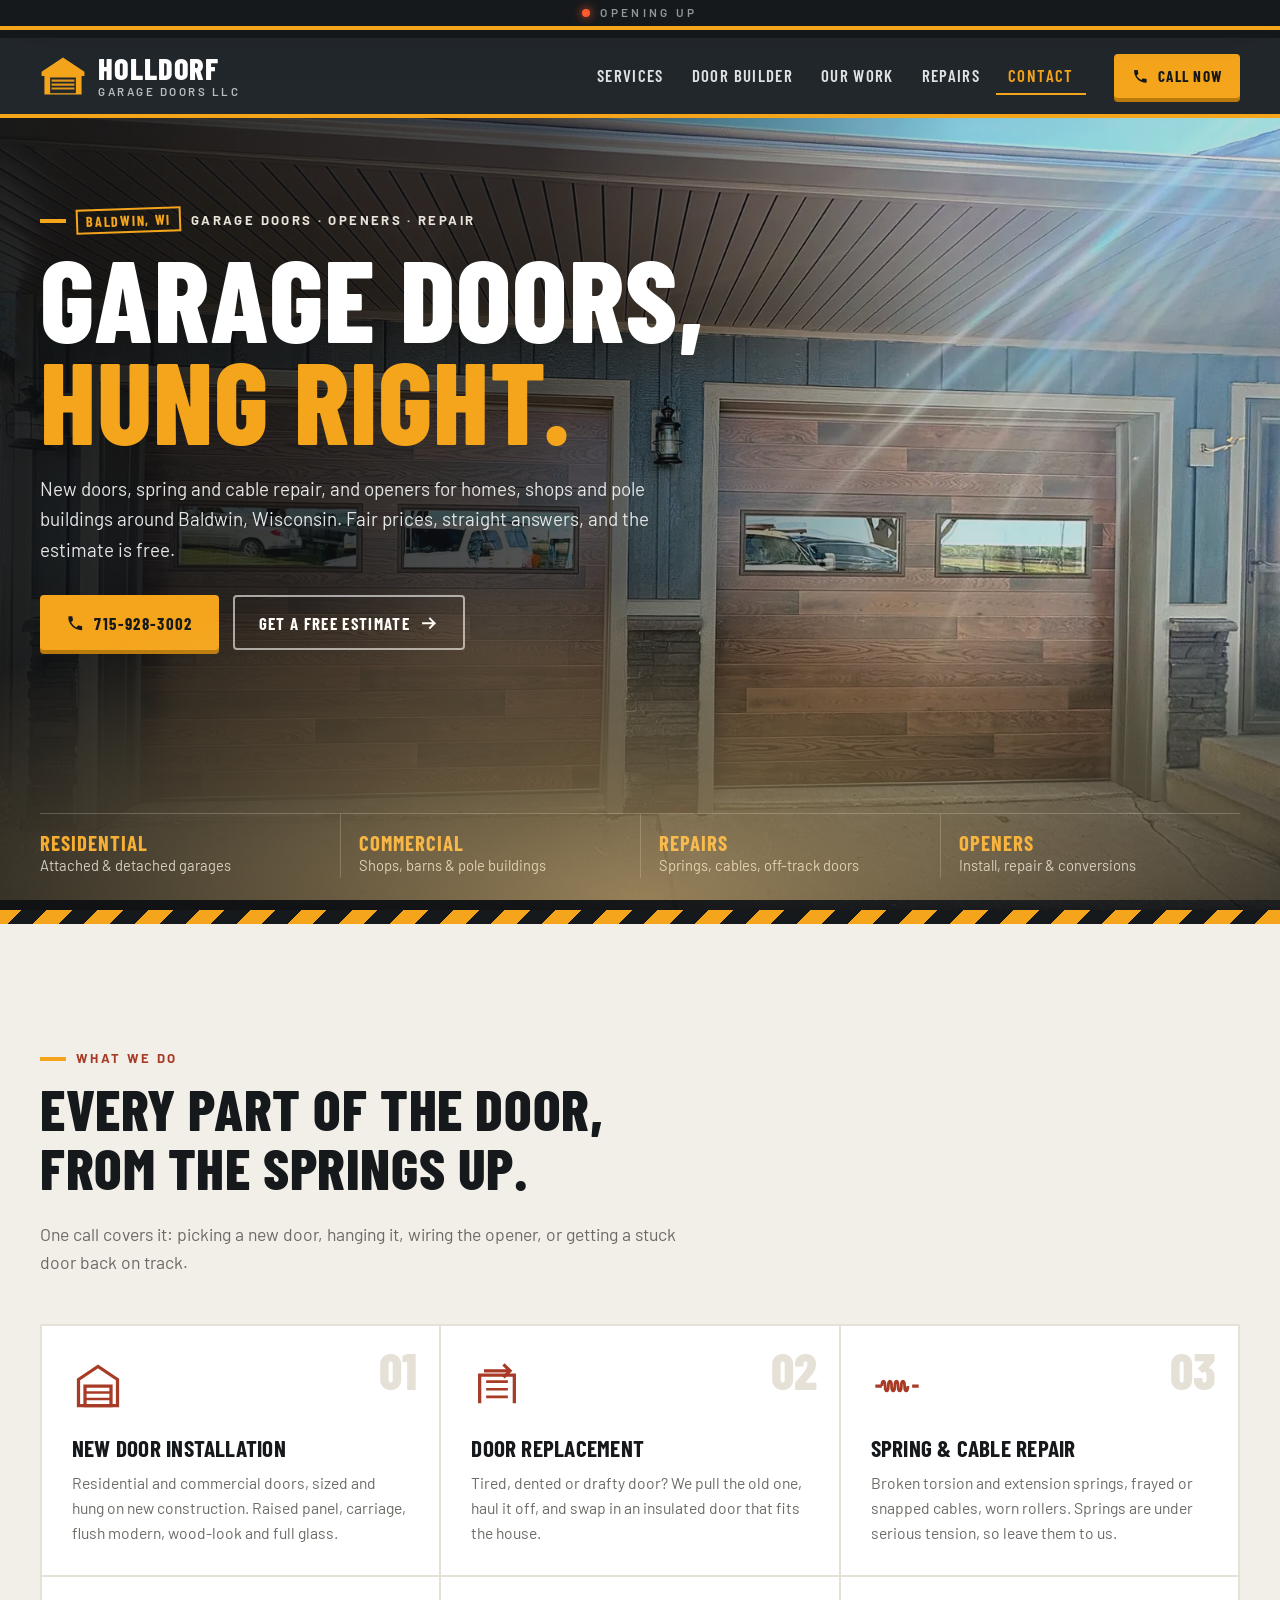
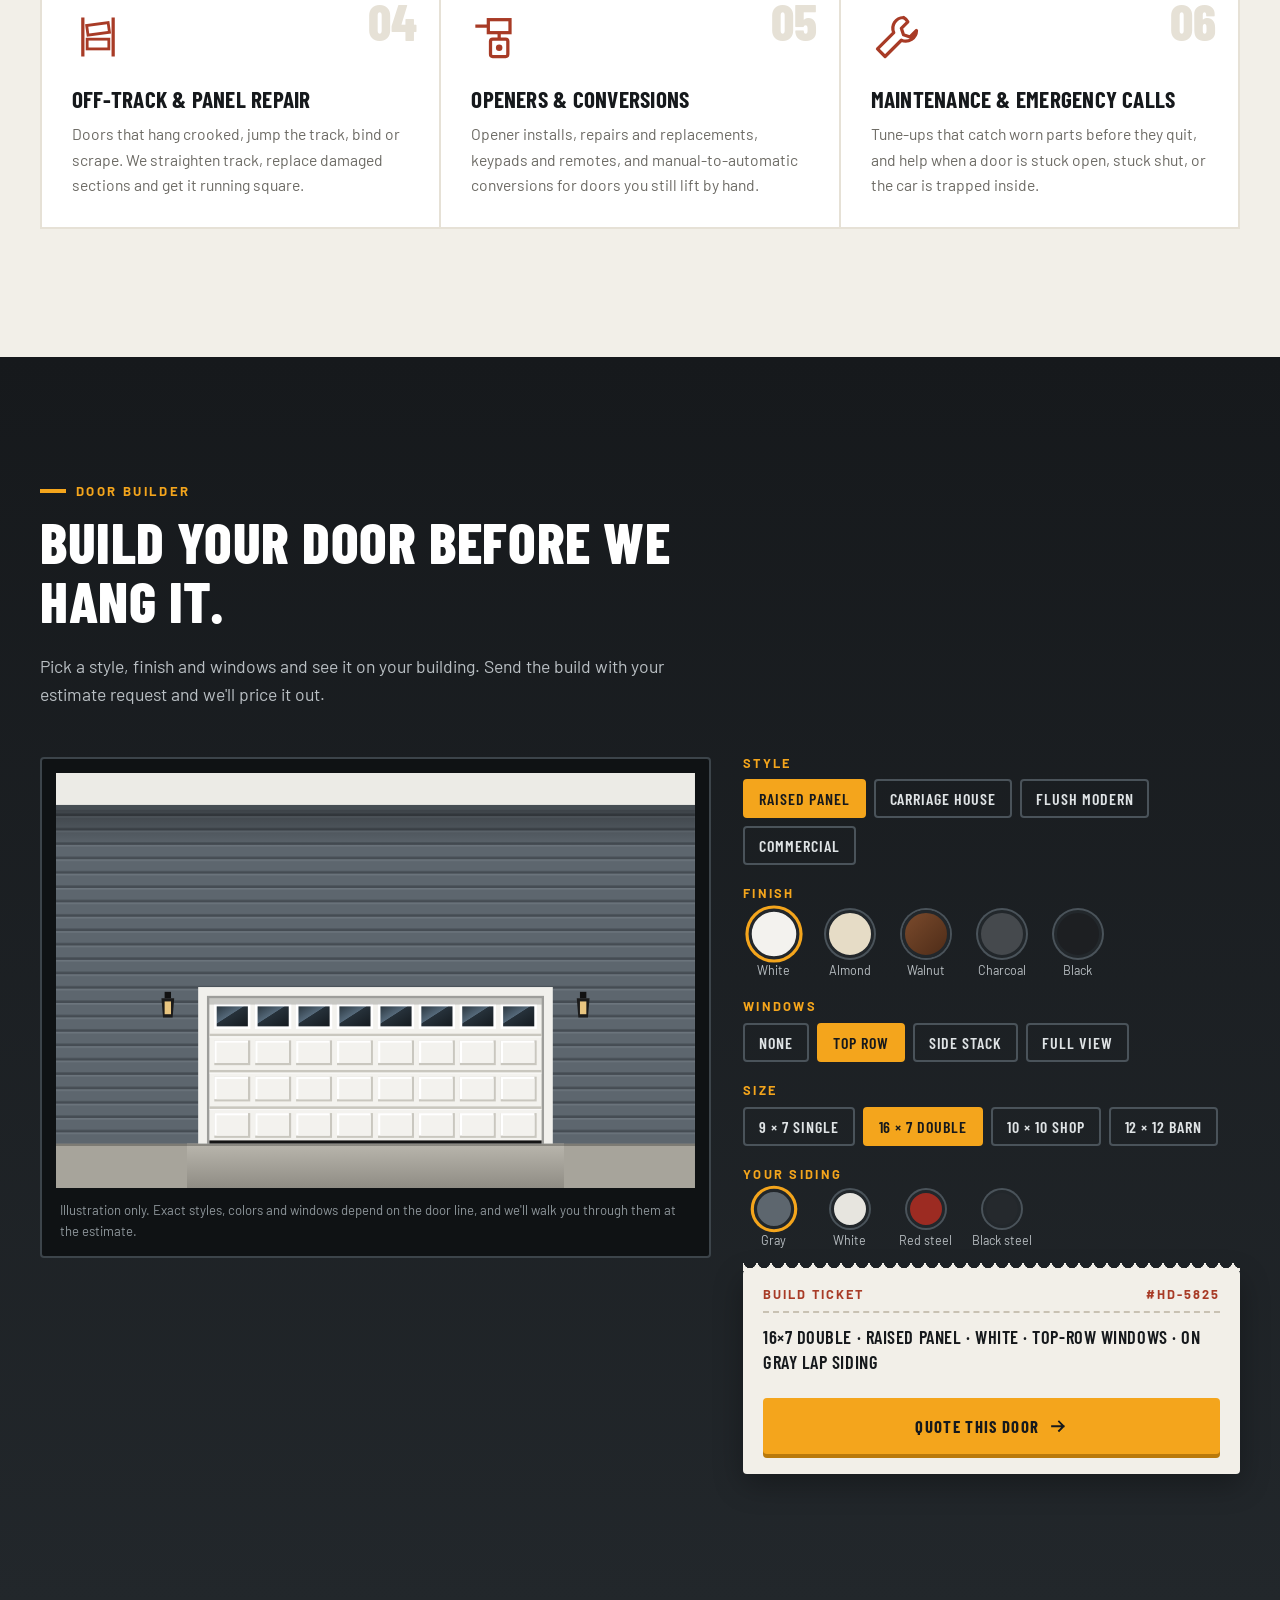
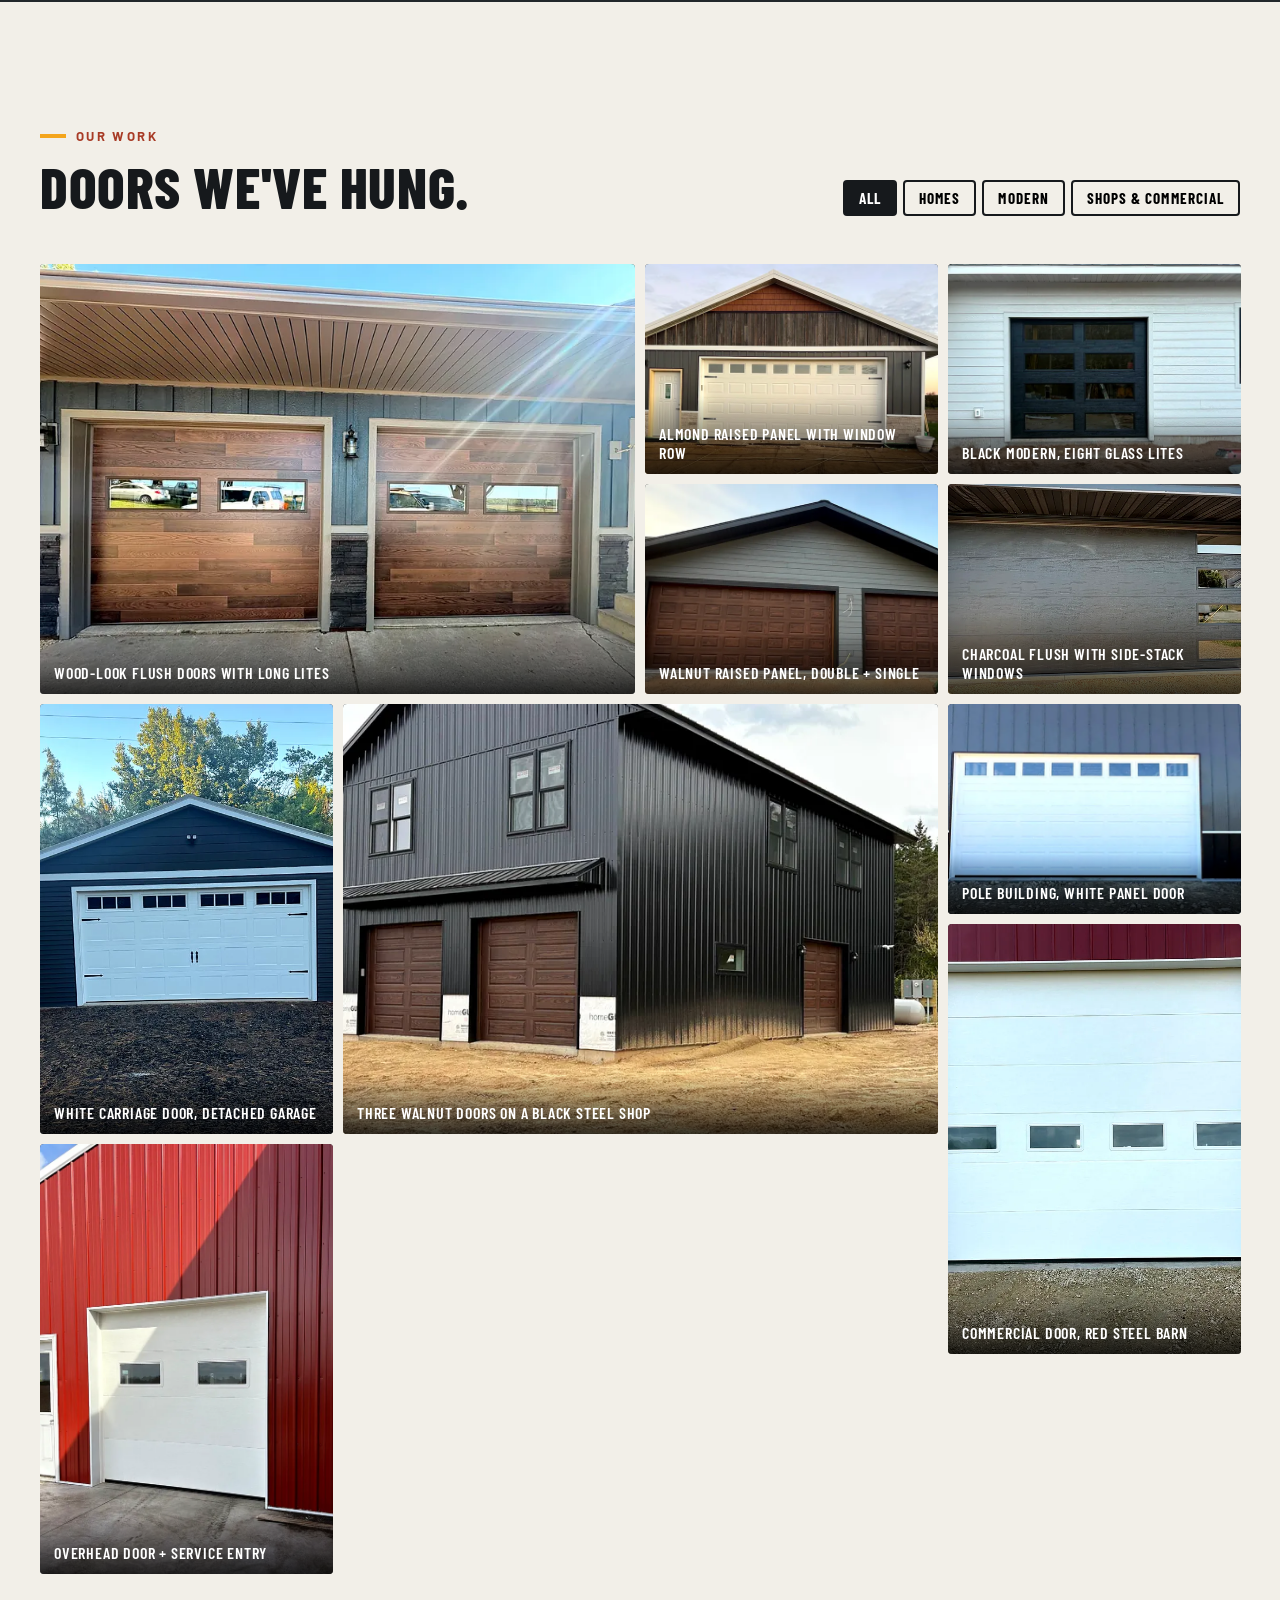
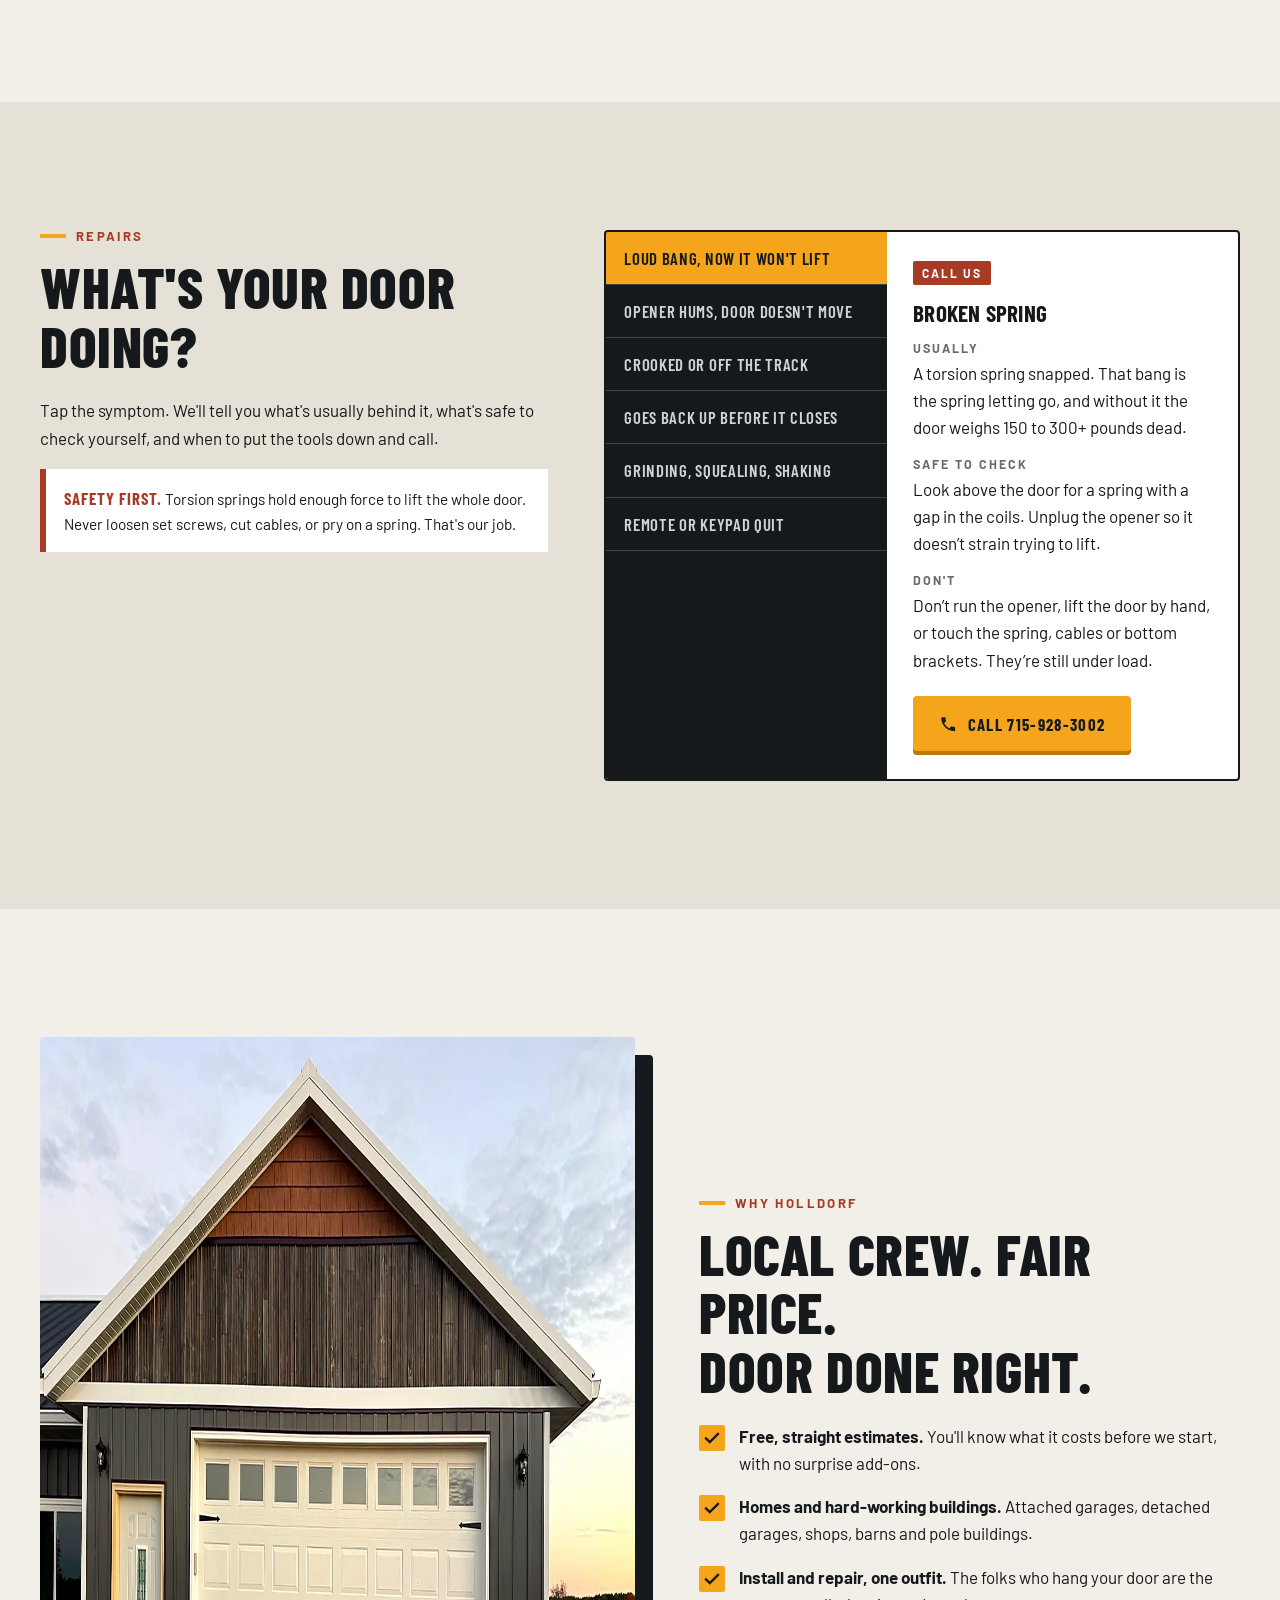
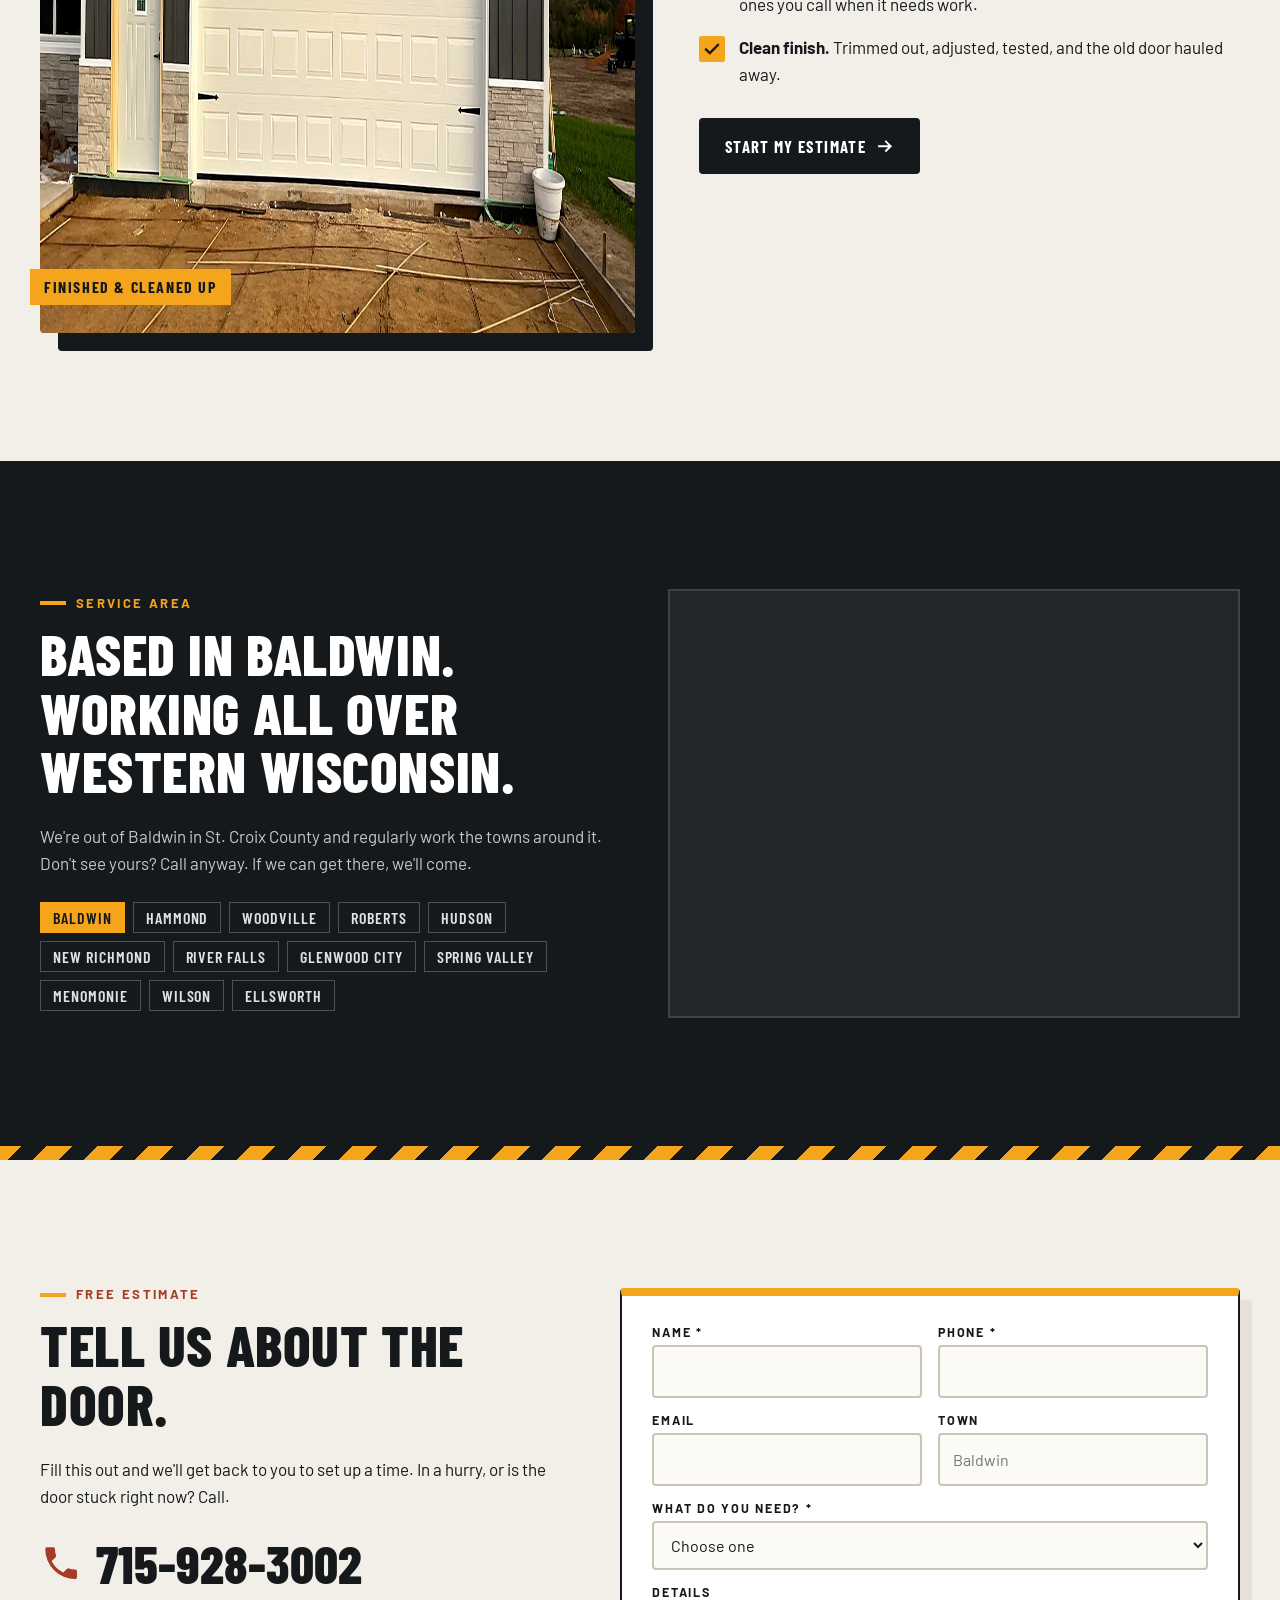
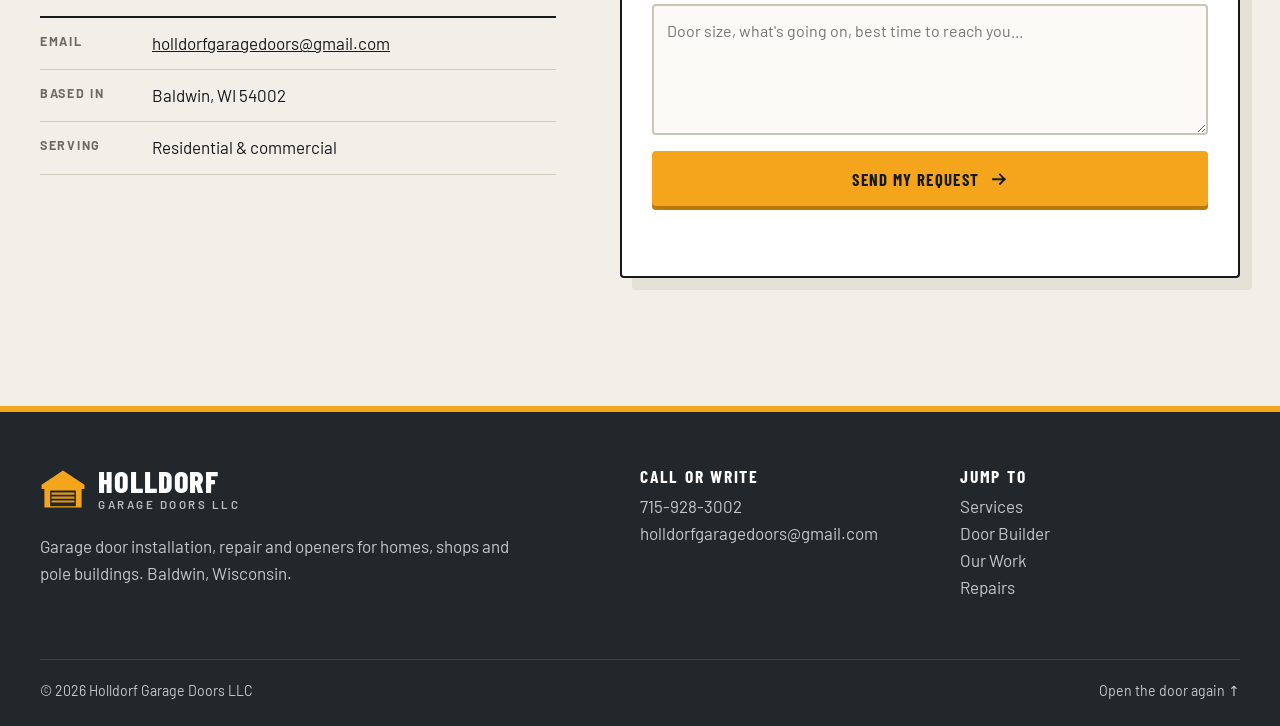
==== index.html @ aa44f850 "Initial commit: Holldorf Doors Website" ====
<!doctype html>
<html lang="en">
<head>
<meta charset="utf-8">
<meta name="viewport" content="width=device-width, initial-scale=1">
<title>Holldorf Garage Doors | Garage Door Installation &amp; Repair in Baldwin, WI</title>
<meta name="description" content="New garage doors, spring and cable repair, and openers for homes, shops and pole buildings around Baldwin, Wisconsin. Residential and commercial. Free estimates: 715-928-3002.">
<meta name="theme-color" content="#16191c">
<!-- Form service address (Formspree, Web3Forms, etc.). Leave empty and the form opens an email instead. -->
<meta name="hd-form-endpoint" content="">
<link rel="icon" href="favicon.svg" type="image/svg+xml">
<meta property="og:type" content="website">
<meta property="og:title" content="Holldorf Garage Doors | Baldwin, WI">
<meta property="og:description" content="New doors, repairs and openers for homes, shops and pole buildings. Free estimates.">
<meta property="og:image" content="assets/img/og-image.jpg">
<link rel="preconnect" href="https://fonts.googleapis.com">
<link rel="preconnect" href="https://fonts.gstatic.com" crossorigin>
<link href="https://fonts.googleapis.com/css2?family=Barlow+Condensed:wght@500;600;700;800&family=Barlow:wght@400;500;600;700&display=swap" rel="stylesheet">
<link rel="stylesheet" href="assets/css/site.css">
<link rel="preload" as="image" href="assets/img/photos/wood-look-modern-doors-1600.webp">
<script>
  /* Decide on the garage-door intro before first paint so there is no flash. */
  (function () {
    var d = document.documentElement, seen = false;
    d.classList.add('js');
    try { seen = sessionStorage.getItem('hd-intro') === '1'; } catch (e) {}
    if (location.search.indexOf('intro') > -1) seen = false;
    if (!seen && !location.hash) d.classList.add('intro');
  })();
</script>
<script type="application/ld+json">
{
  "@context": "https://schema.org",
  "@type": "HomeAndConstructionBusiness",
  "name": "Holldorf Garage Doors LLC",
  "description": "Residential and commercial garage door installation, repair, and opener service.",
  "telephone": "+1-715-928-3002",
  "email": "holldorfgaragedoors@gmail.com",
  "image": "assets/img/og-image.jpg",
  "address": {"@type": "PostalAddress", "addressLocality": "Baldwin", "addressRegion": "WI", "postalCode": "54002", "addressCountry": "US"},
  "areaServed": ["Baldwin, WI", "St. Croix County, WI", "Pierce County, WI", "Dunn County, WI"],
  "priceRange": "$$"
}
</script>
</head>
<body>

<!-- ============ Garage door intro ============ -->
<div id="door-intro" aria-hidden="true">
  <div class="di-opening">
    <div class="di-light"></div>
    <div class="di-door">
      <div class="di-sections"></div>
      <div class="di-badge">
        <svg class="logo-mark" viewBox="0 0 64 56"><use href="#mark"/></svg>
        <span class="di-name">Holldorf</span>
        <span class="di-sub">Garage Doors &middot; Baldwin, WI</span>
      </div>
      <div class="di-seal"></div>
    </div>
  </div>
  <div class="di-header"><span class="di-led"></span><span>Opening up</span></div>
  <button class="di-skip" type="button" tabindex="-1">Skip &rsaquo;</button>
</div>
<script>
  /* Build the door's panels right away (runs before first paint). */
  (function () {
    if (!document.documentElement.classList.contains('intro')) return;
    var box = document.querySelector('#door-intro .di-sections'), html = '';
    for (var s = 0; s < 5; s++) {
      html += '<div class="di-sec' + (s === 0 ? ' di-sec--glass' : '') + '">';
      for (var p = 0; p < 8; p++) html += '<i></i>';
      html += '</div>';
    }
    box.innerHTML = html;
  })();
</script>

<!-- Shared SVG symbols -->
<svg width="0" height="0" style="position:absolute" aria-hidden="true">
  <symbol id="mark" viewBox="0 0 64 56">
    <path d="M32 2 2 22v6h4v26h52V28h4v-6z" fill="currentColor"/>
    <path d="M14 30h36v22H14z" fill="var(--mark-door, #16191c)"/>
    <path d="M16 33h32v3H16zm0 5.5h32v3H16zm0 5.5h32v3H16z" fill="currentColor" opacity=".9"/>
  </symbol>
  <symbol id="i-phone" viewBox="0 0 24 24"><path fill="currentColor" d="M6.6 10.8a15.1 15.1 0 0 0 6.6 6.6l2.2-2.2c.3-.3.7-.4 1-.2 1.1.4 2.3.6 3.6.6.6 0 1 .4 1 1V20c0 .6-.4 1-1 1A17 17 0 0 1 3 4c0-.6.4-1 1-1h3.5c.6 0 1 .4 1 1 0 1.3.2 2.5.6 3.6.1.3 0 .7-.2 1z"/></symbol>
  <symbol id="i-arrow" viewBox="0 0 24 24"><path fill="none" stroke="currentColor" stroke-width="2.4" stroke-linecap="square" d="M4 12h15m-6-6 6 6-6 6"/></symbol>
  <symbol id="i-check" viewBox="0 0 24 24"><path fill="none" stroke="currentColor" stroke-width="3" stroke-linecap="square" d="m4 12.5 5 5L20 6.5"/></symbol>
</svg>

<a class="skip-link" href="#main">Skip to content</a>

<div class="topbar">
  <div class="wrap topbar__in">
    <span><b>Free estimates</b> &middot; Residential &amp; commercial &middot; Baldwin, WI</span>
    <a href="tel:+17159283002"><svg><use href="#i-phone"/></svg> 715-928-3002</a>
  </div>
</div>

<header class="site-header" id="top">
  <div class="wrap site-header__in">
    <a class="brand" href="#top" aria-label="Holldorf Garage Doors, home">
      <svg class="logo-mark" viewBox="0 0 64 56" aria-hidden="true"><use href="#mark"/></svg>
      <span class="brand__text"><b>Holldorf</b><small>Garage Doors LLC</small></span>
    </a>
    <nav class="nav" id="nav" aria-label="Main">
      <a href="#services">Services</a>
      <a href="#builder">Door Builder</a>
      <a href="#work">Our Work</a>
      <a href="#trouble">Repairs</a>
      <a href="#estimate">Contact</a>
    </nav>
    <a class="btn btn--amber btn--sm header-cta" href="tel:+17159283002"><svg><use href="#i-phone"/></svg><span>Call now</span></a>
    <button class="nav-toggle" type="button" aria-controls="nav" aria-expanded="false" aria-label="Menu"><span></span><span></span><span></span></button>
  </div>
</header>

<main id="main">

  <!-- ============ Hero ============ -->
  <section class="hero">
    <picture class="hero__bg">
      <source media="(max-width: 700px)" srcset="assets/img/photos/wood-look-modern-doors-800.webp">
      <img src="assets/img/photos/wood-look-modern-doors-1600.webp" alt="Two wood-look garage doors with long windows, installed by Holldorf Garage Doors" width="1600" height="1088">
    </picture>
    <div class="wrap hero__in">
      <p class="kicker hero__kicker"><span class="stamp">Baldwin, WI</span> Garage doors &middot; Openers &middot; Repair</p>
      <h1 class="hero__title">Garage doors,<br><span>hung right.</span></h1>
      <p class="hero__lede">New doors, spring and cable repair, and openers for homes, shops and pole buildings around Baldwin, Wisconsin. Fair prices, straight answers, and the estimate is free.</p>
      <div class="hero__ctas">
        <a class="btn btn--amber" href="tel:+17159283002"><svg><use href="#i-phone"/></svg> 715-928-3002</a>
        <a class="btn btn--ghost" href="#estimate">Get a free estimate <svg><use href="#i-arrow"/></svg></a>
      </div>
    </div>
    <ul class="hero__strip wrap" aria-label="At a glance">
      <li><b>Residential</b><span>Attached &amp; detached garages</span></li>
      <li><b>Commercial</b><span>Shops, barns &amp; pole buildings</span></li>
      <li><b>Repairs</b><span>Springs, cables, off-track doors</span></li>
      <li><b>Openers</b><span>Install, repair &amp; conversions</span></li>
    </ul>
  </section>

  <div class="hazard" aria-hidden="true"></div>

  <!-- ============ Services ============ -->
  <section class="section services" id="services">
    <div class="wrap">
      <header class="section-head" data-reveal>
        <p class="kicker">What we do</p>
        <h2>Every part of the door,<br>from the springs up.</h2>
        <p>One call covers it: picking a new door, hanging it, wiring the opener, or getting a stuck door back on track.</p>
      </header>
      <div class="svc-grid">
        <article class="svc" data-reveal>
          <span class="svc__no">01</span>
          <svg class="svc__icon" viewBox="0 0 48 48" aria-hidden="true"><path d="M6 18 24 6l18 12v24H6z" fill="none" stroke="currentColor" stroke-width="3"/><path d="M12 24h24v18H12z" fill="none" stroke="currentColor" stroke-width="3"/><path d="M12 30h24M12 36h24" stroke="currentColor" stroke-width="2.5"/></svg>
          <h3>New door installation</h3>
          <p>Residential and commercial doors, sized and hung on new construction. Raised panel, carriage, flush modern, wood-look and full glass.</p>
        </article>
        <article class="svc" data-reveal>
          <span class="svc__no">02</span>
          <svg class="svc__icon" viewBox="0 0 48 48" aria-hidden="true"><path d="M8 40V14h32v26" fill="none" stroke="currentColor" stroke-width="3"/><path d="M14 20h20M14 27h20M14 34h20" stroke="currentColor" stroke-width="2.5"/><path d="m30 4 6 6-6 6" fill="none" stroke="currentColor" stroke-width="3"/><path d="M12 10h24" stroke="currentColor" stroke-width="3"/></svg>
          <h3>Door replacement</h3>
          <p>Tired, dented or drafty door? We pull the old one, haul it off, and swap in an insulated door that fits the house.</p>
        </article>
        <article class="svc" data-reveal>
          <span class="svc__no">03</span>
          <svg class="svc__icon" viewBox="0 0 48 48" aria-hidden="true"><path d="M4 24h6m28 0h6" stroke="currentColor" stroke-width="3"/><path d="M10 24c0-6 3-6 3 0s3 6 3 0 3-6 3 0 3 6 3 0 3-6 3 0 3 6 3 0 3-6 3 0 3 6 3 0" fill="none" stroke="currentColor" stroke-width="2.6"/></svg>
          <h3>Spring &amp; cable repair</h3>
          <p>Broken torsion and extension springs, frayed or snapped cables, worn rollers. Springs are under serious tension, so leave them to us.</p>
        </article>
        <article class="svc" data-reveal>
          <span class="svc__no">04</span>
          <svg class="svc__icon" viewBox="0 0 48 48" aria-hidden="true"><path d="M10 6v36M38 6v36" stroke="currentColor" stroke-width="3"/><rect x="14" y="12" width="20" height="9" fill="none" stroke="currentColor" stroke-width="2.6" transform="rotate(-8 24 16)"/><rect x="14" y="26" width="20" height="9" fill="none" stroke="currentColor" stroke-width="2.6"/></svg>
          <h3>Off-track &amp; panel repair</h3>
          <p>Doors that hang crooked, jump the track, bind or scrape. We straighten track, replace damaged sections and get it running square.</p>
        </article>
        <article class="svc" data-reveal>
          <span class="svc__no">05</span>
          <svg class="svc__icon" viewBox="0 0 48 48" aria-hidden="true"><rect x="16" y="8" width="20" height="12" fill="none" stroke="currentColor" stroke-width="3"/><path d="M4 14h12M26 20v6" stroke="currentColor" stroke-width="3"/><rect x="18" y="26" width="16" height="16" rx="2" fill="none" stroke="currentColor" stroke-width="3"/><circle cx="26" cy="34" r="3" fill="currentColor"/></svg>
          <h3>Openers &amp; conversions</h3>
          <p>Opener installs, repairs and replacements, keypads and remotes, and manual-to-automatic conversions for doors you still lift by hand.</p>
        </article>
        <article class="svc" data-reveal>
          <span class="svc__no">06</span>
          <svg class="svc__icon" viewBox="0 0 48 48" aria-hidden="true"><path d="M30 6a10 10 0 0 0-9 14L6 35l7 7 15-15A10 10 0 0 0 42 18l-6 6-6-2-2-6 6-6a10 10 0 0 0-4-4z" fill="none" stroke="currentColor" stroke-width="3" stroke-linejoin="round"/></svg>
          <h3>Maintenance &amp; emergency calls</h3>
          <p>Tune-ups that catch worn parts before they quit, and help when a door is stuck open, stuck shut, or the car is trapped inside.</p>
        </article>
      </div>
    </div>
  </section>

  <!-- ============ Door builder ============ -->
  <section class="section builder" id="builder">
    <div class="wrap">
      <header class="section-head section-head--light" data-reveal>
        <p class="kicker">Door Builder</p>
        <h2>Build your door before we hang it.</h2>
        <p>Pick a style, finish and windows and see it on your building. Send the build with your estimate request and we'll price it out.</p>
      </header>
      <div class="builder__grid" data-reveal>
        <div class="builder__stage">
          <svg id="door-preview" viewBox="0 0 400 260" role="img" aria-label="Preview of the door you built"></svg>
          <p class="builder__note">Illustration only. Exact styles, colors and windows depend on the door line, and we'll walk you through them at the estimate.</p>
        </div>
        <form class="builder__controls" id="builder-form" onsubmit="return false">
          <fieldset>
            <legend>Style</legend>
            <div class="chips" data-opt="style">
              <label><input type="radio" name="style" value="raised" checked><span>Raised panel</span></label>
              <label><input type="radio" name="style" value="carriage"><span>Carriage house</span></label>
              <label><input type="radio" name="style" value="flush"><span>Flush modern</span></label>
              <label><input type="radio" name="style" value="ribbed"><span>Commercial</span></label>
            </div>
          </fieldset>
          <fieldset>
            <legend>Finish</legend>
            <div class="swatches" data-opt="finish">
              <label title="White"><input type="radio" name="finish" value="white" checked><span style="--sw:#f3f2ee"></span><em>White</em></label>
              <label title="Almond"><input type="radio" name="finish" value="almond"><span style="--sw:#e6dcc6"></span><em>Almond</em></label>
              <label title="Walnut wood-look"><input type="radio" name="finish" value="walnut"><span style="--sw:linear-gradient(135deg,#7a4a2c,#4e2c18)"></span><em>Walnut</em></label>
              <label title="Charcoal"><input type="radio" name="finish" value="charcoal"><span style="--sw:#45494d"></span><em>Charcoal</em></label>
              <label title="Black"><input type="radio" name="finish" value="black"><span style="--sw:#1d1f22"></span><em>Black</em></label>
            </div>
          </fieldset>
          <fieldset>
            <legend>Windows</legend>
            <div class="chips" data-opt="windows">
              <label><input type="radio" name="windows" value="none"><span>None</span></label>
              <label><input type="radio" name="windows" value="top" checked><span>Top row</span></label>
              <label><input type="radio" name="windows" value="side"><span>Side stack</span></label>
              <label><input type="radio" name="windows" value="full"><span>Full view</span></label>
            </div>
          </fieldset>
          <fieldset>
            <legend>Size</legend>
            <div class="chips" data-opt="size">
              <label><input type="radio" name="size" value="9x7"><span>9 &times; 7 single</span></label>
              <label><input type="radio" name="size" value="16x7" checked><span>16 &times; 7 double</span></label>
              <label><input type="radio" name="size" value="10x10"><span>10 &times; 10 shop</span></label>
              <label><input type="radio" name="size" value="12x12"><span>12 &times; 12 barn</span></label>
            </div>
          </fieldset>
          <fieldset>
            <legend>Your siding</legend>
            <div class="swatches swatches--sm" data-opt="siding">
              <label title="Gray lap siding"><input type="radio" name="siding" value="gray" checked><span style="--sw:#5d666e"></span><em>Gray</em></label>
              <label title="White lap siding"><input type="radio" name="siding" value="white"><span style="--sw:#e7e5df"></span><em>White</em></label>
              <label title="Red steel"><input type="radio" name="siding" value="red"><span style="--sw:#9c2b22"></span><em>Red steel</em></label>
              <label title="Black steel"><input type="radio" name="siding" value="black"><span style="--sw:#25292d"></span><em>Black steel</em></label>
            </div>
          </fieldset>
          <div class="ticket">
            <div class="ticket__head"><span>Build ticket</span><span id="ticket-no">#HD-0000</span></div>
            <p id="build-summary" aria-live="polite"></p>
            <a class="btn btn--amber btn--block" href="#estimate" id="quote-build">Quote this door <svg><use href="#i-arrow"/></svg></a>
          </div>
        </form>
      </div>
    </div>
  </section>

  <!-- ============ Work ============ -->
  <section class="section work" id="work">
    <div class="wrap">
      <header class="section-head section-head--row" data-reveal>
        <div>
          <p class="kicker">Our work</p>
          <h2>Doors we've hung.</h2>
        </div>
        <div class="filters" role="group" aria-label="Filter photos">
          <button type="button" class="is-on" data-filter="all">All</button>
          <button type="button" data-filter="home">Homes</button>
          <button type="button" data-filter="modern">Modern</button>
          <button type="button" data-filter="shop">Shops &amp; commercial</button>
        </div>
      </header>
      <div class="gallery" id="gallery">
        <figure class="g g--wide" data-tags="home modern"><button type="button"><img loading="lazy" src="assets/img/photos/wood-look-modern-doors-800.webp" data-full="assets/img/photos/wood-look-modern-doors-1600.webp" alt="Pair of wood-look flush garage doors with long windows" width="800" height="544"></button><figcaption>Wood-look flush doors with long lites</figcaption></figure>
        <figure class="g" data-tags="home"><button type="button"><img loading="lazy" src="assets/img/photos/almond-carriage-gable-800.webp" data-full="assets/img/photos/almond-carriage-gable-1600.webp" alt="Almond raised-panel garage door with a window row and black strap hinges" width="800" height="448"></button><figcaption>Almond raised panel with window row</figcaption></figure>
        <figure class="g" data-tags="modern home"><button type="button"><img loading="lazy" src="assets/img/photos/black-glass-modern-800.webp" data-full="assets/img/photos/black-glass-modern-1600.webp" alt="Black modern garage door with eight glass lites on white siding" width="800" height="428"></button><figcaption>Black modern, eight glass lites</figcaption></figure>
        <figure class="g" data-tags="home"><button type="button"><img loading="lazy" src="assets/img/photos/walnut-raised-panel-pair-800.webp" data-full="assets/img/photos/walnut-raised-panel-pair-1600.webp" alt="Walnut wood-grain raised-panel double and single garage doors on gray siding" width="800" height="440"></button><figcaption>Walnut raised panel, double + single</figcaption></figure>
        <figure class="g" data-tags="modern home"><button type="button"><img loading="lazy" src="assets/img/photos/charcoal-flush-side-lites-800.webp" data-full="assets/img/photos/charcoal-flush-side-lites-1600.webp" alt="Charcoal flush garage door with a stack of side windows on new construction" width="800" height="416"></button><figcaption>Charcoal flush with side-stack windows</figcaption></figure>
        <figure class="g g--tall" data-tags="home"><button type="button"><img loading="lazy" src="assets/img/photos/white-carriage-detached-800.webp" data-full="assets/img/photos/white-carriage-detached-1600.webp" alt="White carriage-style garage door on a new detached garage with dark siding" width="800" height="732"></button><figcaption>White carriage door, detached garage</figcaption></figure>
        <figure class="g g--wide" data-tags="shop"><button type="button"><img loading="lazy" src="assets/img/photos/black-shop-walnut-doors-800.webp" data-full="assets/img/photos/black-shop-walnut-doors-1600.webp" alt="Three walnut raised-panel garage doors on a black steel shop building" width="800" height="496"></button><figcaption>Three walnut doors on a black steel shop</figcaption></figure>
        <figure class="g" data-tags="shop"><button type="button"><img loading="lazy" src="assets/img/photos/pole-building-white-door-800.webp" data-full="assets/img/photos/pole-building-white-door-1600.webp" alt="White raised-panel door with window row on a dark steel pole building" width="800" height="424"></button><figcaption>Pole building, white panel door</figcaption></figure>
        <figure class="g g--tall" data-tags="shop"><button type="button"><img loading="lazy" src="assets/img/photos/red-barn-commercial-800.webp" data-full="assets/img/photos/red-barn-commercial-1600.webp" alt="Tall insulated commercial door with four windows on a red steel barn" width="800" height="805"></button><figcaption>Commercial door, red steel barn</figcaption></figure>
        <figure class="g g--tall" data-tags="shop"><button type="button"><img loading="lazy" src="assets/img/photos/red-barn-door-and-entry-800.webp" data-full="assets/img/photos/red-barn-door-and-entry-1600.webp" alt="White commercial overhead door beside a service entry door on a red barn" width="800" height="907"></button><figcaption>Overhead door + service entry</figcaption></figure>
      </div>
    </div>
  </section>

  <!-- ============ Troubleshooter ============ -->
  <section class="section trouble" id="trouble">
    <div class="wrap trouble__grid">
      <header class="section-head" data-reveal>
        <p class="kicker">Repairs</p>
        <h2>What's your door doing?</h2>
        <p>Tap the symptom. We'll tell you what's usually behind it, what's safe to check yourself, and when to put the tools down and call.</p>
        <div class="callout">
          <b>Safety first.</b> Torsion springs hold enough force to lift the whole door. Never loosen set screws, cut cables, or pry on a spring. That's our job.
        </div>
      </header>
      <div class="diag" data-reveal>
        <div class="diag__list" role="tablist" aria-label="Door symptoms">
          <button role="tab" type="button" aria-selected="true" data-sym="bang">Loud bang, now it won't lift</button>
          <button role="tab" type="button" aria-selected="false" data-sym="hum">Opener hums, door doesn't move</button>
          <button role="tab" type="button" aria-selected="false" data-sym="track">Crooked or off the track</button>
          <button role="tab" type="button" aria-selected="false" data-sym="reverse">Goes back up before it closes</button>
          <button role="tab" type="button" aria-selected="false" data-sym="noise">Grinding, squealing, shaking</button>
          <button role="tab" type="button" aria-selected="false" data-sym="remote">Remote or keypad quit</button>
        </div>
        <div class="diag__card" role="tabpanel" id="diag-card" aria-live="polite">
          <p class="diag__tag"><span id="diag-level" class="lvl"></span></p>
          <h3 id="diag-title"></h3>
          <dl>
            <dt>Usually</dt><dd id="diag-cause"></dd>
            <dt>Safe to check</dt><dd id="diag-check"></dd>
            <dt>Don't</dt><dd id="diag-dont"></dd>
          </dl>
          <a class="btn btn--amber" href="tel:+17159283002"><svg><use href="#i-phone"/></svg> Call 715-928-3002</a>
        </div>
      </div>
    </div>
  </section>

  <!-- ============ Why ============ -->
  <section class="section why">
    <div class="wrap why__grid">
      <div class="why__photo" data-reveal>
        <img loading="lazy" src="assets/img/photos/almond-carriage-gable-1600.webp" alt="Finished garage with an almond raised-panel door, stone wainscot and wood gable at sunset" width="1600" height="896">
        <span class="why__tag">Finished &amp; cleaned up</span>
      </div>
      <div data-reveal>
        <p class="kicker">Why Holldorf</p>
        <h2>Local crew. Fair price.<br>Door done right.</h2>
        <ul class="checks">
          <li><svg><use href="#i-check"/></svg><div><b>Free, straight estimates.</b> You'll know what it costs before we start, with no surprise add-ons.</div></li>
          <li><svg><use href="#i-check"/></svg><div><b>Homes and hard-working buildings.</b> Attached garages, detached garages, shops, barns and pole buildings.</div></li>
          <li><svg><use href="#i-check"/></svg><div><b>Install and repair, one outfit.</b> The folks who hang your door are the ones you call when it needs work.</div></li>
          <li><svg><use href="#i-check"/></svg><div><b>Clean finish.</b> Trimmed out, adjusted, tested, and the old door hauled away.</div></li>
        </ul>
        <a class="btn btn--dark" href="#estimate">Start my estimate <svg><use href="#i-arrow"/></svg></a>
      </div>
    </div>
  </section>

  <!-- ============ Area ============ -->
  <section class="section area" id="area">
    <div class="wrap area__grid">
      <div data-reveal>
        <p class="kicker">Service area</p>
        <h2>Based in Baldwin.<br>Working all over western Wisconsin.</h2>
        <p>We're out of Baldwin in St. Croix County and regularly work the towns around it. Don't see yours? Call anyway. If we can get there, we'll come.</p>
        <ul class="towns">
          <li>Baldwin</li><li>Hammond</li><li>Woodville</li><li>Roberts</li><li>Hudson</li><li>New Richmond</li><li>River Falls</li><li>Glenwood City</li><li>Spring Valley</li><li>Menomonie</li><li>Wilson</li><li>Ellsworth</li>
        </ul>
      </div>
      <div class="area__map" data-reveal>
        <iframe title="Map of Baldwin, Wisconsin" loading="lazy" referrerpolicy="no-referrer-when-downgrade" src="https://maps.google.com/maps?q=Baldwin,+WI+54002&amp;z=9&amp;output=embed"></iframe>
      </div>
    </div>
  </section>

  <div class="hazard" aria-hidden="true"></div>

  <!-- ============ Estimate ============ -->
  <section class="section estimate" id="estimate">
    <div class="wrap estimate__grid">
      <div class="estimate__info" data-reveal>
        <p class="kicker">Free estimate</p>
        <h2>Tell us about the door.</h2>
        <p>Fill this out and we'll get back to you to set up a time. In a hurry, or is the door stuck right now? Call.</p>
        <a class="big-phone" href="tel:+17159283002"><svg><use href="#i-phone"/></svg>715-928-3002</a>
        <ul class="contact-list">
          <li><span>Email</span><a href="mailto:holldorfgaragedoors@gmail.com">holldorfgaragedoors@gmail.com</a></li>
          <li><span>Based in</span>Baldwin, WI 54002</li>
          <li><span>Serving</span>Residential &amp; commercial</li>
        </ul>
      </div>
      <form class="estimate__form" id="estimate-form" novalidate data-reveal>
        <input type="text" name="_gotcha" class="hp" tabindex="-1" autocomplete="off" aria-hidden="true">
        <div class="field-row">
          <label class="field"><span>Name *</span><input name="name" autocomplete="name" required></label>
          <label class="field"><span>Phone *</span><input name="phone" type="tel" autocomplete="tel" required></label>
        </div>
        <div class="field-row">
          <label class="field"><span>Email</span><input name="email" type="email" autocomplete="email"></label>
          <label class="field"><span>Town</span><input name="town" autocomplete="address-level2" placeholder="Baldwin"></label>
        </div>
        <label class="field"><span>What do you need? *</span>
          <select name="service" required>
            <option value="">Choose one</option>
            <option>New door installation</option>
            <option>Replace an existing door</option>
            <option>Spring or cable repair</option>
            <option>Door off track / damaged panel</option>
            <option>Opener install or repair</option>
            <option>Maintenance / tune-up</option>
            <option>Commercial or pole building door</option>
            <option>Something else</option>
          </select>
        </label>
        <div class="build-pick" id="build-pick" hidden>
          <span>Door Builder pick</span>
          <p></p>
          <button type="button" class="link-btn" id="build-clear">Remove</button>
          <input type="hidden" name="door_builder">
        </div>
        <label class="field"><span>Details</span><textarea name="details" rows="4" placeholder="Door size, what's going on, best time to reach you..."></textarea></label>
        <button class="btn btn--amber btn--block" type="submit">Send my request <svg><use href="#i-arrow"/></svg></button>
        <p class="form-msg" id="form-msg" role="status"></p>
      </form>
    </div>
  </section>
</main>

<footer class="site-footer">
  <div class="wrap footer__grid">
    <div>
      <a class="brand brand--light" href="#top">
        <svg class="logo-mark" viewBox="0 0 64 56" aria-hidden="true"><use href="#mark"/></svg>
        <span class="brand__text"><b>Holldorf</b><small>Garage Doors LLC</small></span>
      </a>
      <p class="footer__blurb">Garage door installation, repair and openers for homes, shops and pole buildings. Baldwin, Wisconsin.</p>
    </div>
    <div>
      <h4>Call or write</h4>
      <p><a href="tel:+17159283002">715-928-3002</a><br><a href="mailto:holldorfgaragedoors@gmail.com">holldorfgaragedoors@gmail.com</a></p>
    </div>
    <div>
      <h4>Jump to</h4>
      <p><a href="#services">Services</a><br><a href="#builder">Door Builder</a><br><a href="#work">Our Work</a><br><a href="#trouble">Repairs</a></p>
    </div>
  </div>
  <div class="wrap footer__base">
    <span>&copy; <span id="yr">2026</span> Holldorf Garage Doors LLC</span>
    <a href="?intro" class="replay">Open the door again &uarr;</a>
  </div>
</footer>

<a class="call-bar" href="tel:+17159283002"><svg><use href="#i-phone"/></svg> Call for a free estimate</a>

<div class="lightbox" id="lightbox" hidden>
  <button class="lb-close" type="button" aria-label="Close">&times;</button>
  <button class="lb-nav lb-prev" type="button" aria-label="Previous photo">&lsaquo;</button>
  <figure><img alt=""><figcaption></figcaption></figure>
  <button class="lb-nav lb-next" type="button" aria-label="Next photo">&rsaquo;</button>
</div>

<script src="assets/js/builder.js" defer></script>
<script src="assets/js/main.js" defer></script>
</body>
</html>
---- assets/css/site.css ----
/* Holldorf Garage Doors: site styles */
:root {
  --ink: #16191c;
  --steel: #22272b;
  --steel-2: #2e3439;
  --steel-3: #3c444a;
  --line: #4a535a;
  --paper: #f2efe8;
  --paper-2: #e6e1d6;
  --muted: #6c6a64;
  --amber: #f4a51c;
  --amber-2: #ffbb3d;
  --rust: #a83b26;
  --white: #fff;
  --radius: 4px;
  --wrap: 1200px;
  --head: "Barlow Condensed", "Arial Narrow", sans-serif;
  --body: "Barlow", system-ui, -apple-system, "Segoe UI", sans-serif;
  --mark-door: var(--ink);
}

*, *::before, *::after { box-sizing: border-box; }
html { scroll-behavior: smooth; scroll-padding-top: 84px; -webkit-text-size-adjust: 100%; }
body { margin: 0; background: var(--paper); color: var(--ink); font: 400 17px/1.6 var(--body); overflow-x: hidden; }
img { max-width: 100%; display: block; }
a { color: inherit; }
h1, h2, h3, h4 { font-family: var(--head); line-height: 1.02; margin: 0 0 .4em; text-transform: uppercase; letter-spacing: .01em; }
h2 { font-size: clamp(2.2rem, 4.6vw, 3.6rem); font-weight: 800; }
h3 { font-size: 1.45rem; font-weight: 700; }
p { margin: 0 0 1em; }
svg { width: 1em; height: 1em; flex: none; }
button { font: inherit; }
.wrap { width: min(var(--wrap), 100% - 32px); margin-inline: auto; }
.skip-link { position: absolute; left: -999px; top: 8px; background: var(--amber); padding: 8px 14px; z-index: 300; font-weight: 700; }
.skip-link:focus { left: 8px; }
:focus-visible { outline: 3px solid var(--amber); outline-offset: 3px; }

.kicker { font: 700 .82rem/1 var(--body); letter-spacing: .18em; text-transform: uppercase; color: var(--rust); margin-bottom: 14px; display: flex; align-items: center; gap: 10px; flex-wrap: wrap; }
.kicker::before { content: ""; width: 26px; height: 4px; background: var(--amber); }
.stamp { font-family: var(--head); font-size: .9rem; letter-spacing: .12em; border: 2px solid currentColor; padding: 4px 8px 3px; transform: rotate(-2deg); display: inline-block; }

/* Buttons */
.btn { display: inline-flex; align-items: center; justify-content: center; gap: 10px; font: 700 1.05rem/1 var(--head); letter-spacing: .08em; text-transform: uppercase; text-decoration: none; padding: 17px 24px 16px; border: 2px solid transparent; border-radius: var(--radius); cursor: pointer; transition: transform .15s, background .15s, color .15s, box-shadow .15s; }
.btn svg { width: 1.1em; height: 1.1em; }
.btn--amber { background: var(--amber); color: var(--ink); box-shadow: 0 4px 0 #b9790b; }
.btn--amber:hover { background: var(--amber-2); transform: translateY(-1px); }
.btn--amber:active { transform: translateY(3px); box-shadow: 0 1px 0 #b9790b; }
.btn--ghost { color: var(--white); border-color: rgba(255,255,255,.6); }
.btn--ghost:hover { background: var(--white); color: var(--ink); }
.btn--dark { background: var(--ink); color: var(--white); }
.btn--dark:hover { background: var(--steel-3); }
.btn--sm { padding: 12px 16px 11px; font-size: .95rem; }
.btn--block { width: 100%; }

/* Topbar + header */
.topbar { background: var(--ink); color: #c9cdd0; font-size: .85rem; }
.topbar__in { display: flex; justify-content: space-between; align-items: center; gap: 12px; min-height: 38px; }
.topbar b { color: var(--amber); font-weight: 600; }
.topbar a { display: inline-flex; gap: 6px; align-items: center; color: var(--white); font-weight: 600; text-decoration: none; }
.site-header { position: sticky; top: 0; z-index: 50; background: var(--steel); color: var(--white); border-bottom: 4px solid var(--amber); transition: box-shadow .2s; }
.site-header.is-stuck { box-shadow: 0 6px 24px rgba(0,0,0,.35); }
.site-header__in { display: flex; align-items: center; gap: 28px; min-height: 76px; }
.brand { display: inline-flex; align-items: center; gap: 12px; text-decoration: none; color: var(--white); }
.brand .logo-mark { width: 46px; height: 40px; color: var(--amber); --mark-door: var(--steel); }
.brand__text { display: flex; flex-direction: column; line-height: 1; }
.brand__text b { font: 800 1.9rem/0.9 var(--head); text-transform: uppercase; letter-spacing: .03em; }
.brand__text small { font: 600 .72rem/1 var(--body); letter-spacing: .22em; text-transform: uppercase; color: #b8bec2; margin-top: 4px; }
.nav { display: flex; gap: 4px; margin-left: auto; }
.nav a { font: 600 1.05rem/1 var(--head); letter-spacing: .08em; text-transform: uppercase; text-decoration: none; padding: 10px 12px; color: #dfe3e5; border-bottom: 2px solid transparent; }
.nav a:hover, .nav a.is-active { color: var(--amber); border-bottom-color: var(--amber); }
.nav-toggle { display: none; background: none; border: 0; width: 44px; height: 44px; padding: 10px; cursor: pointer; }
.nav-toggle span { display: block; height: 3px; background: var(--white); margin: 5px 0; transition: transform .2s, opacity .2s; }
.nav-toggle[aria-expanded="true"] span:nth-child(1) { transform: translateY(8px) rotate(45deg); }
.nav-toggle[aria-expanded="true"] span:nth-child(2) { opacity: 0; }
.nav-toggle[aria-expanded="true"] span:nth-child(3) { transform: translateY(-8px) rotate(-45deg); }

/* Hero */
.hero { position: relative; color: var(--white); background: var(--ink); overflow: hidden; display: flex; flex-direction: column; min-height: min(88vh, 860px); }
.hero__bg img { position: absolute; inset: 0; width: 100%; height: 100%; object-fit: cover; object-position: 50% 60%; }
.hero::before { content: ""; position: absolute; inset: 0; z-index: 1; background: linear-gradient(90deg, rgba(14,16,18,.92) 0%, rgba(14,16,18,.72) 42%, rgba(14,16,18,.15) 75%), linear-gradient(0deg, rgba(14,16,18,.9) 0%, transparent 35%); }
.hero__in { position: relative; z-index: 2; padding: clamp(56px, 10vh, 120px) 0 48px; flex: 1; }
.hero__kicker { color: #e8e4da; }
.hero__kicker .stamp { color: var(--amber); }
.hero__title { font-size: clamp(3.4rem, 9vw, 7.4rem); font-weight: 800; line-height: .88; margin-bottom: 24px; }
.hero__title span { color: var(--amber); }
.hero__lede { max-width: 33em; font-size: 1.18rem; color: #e3e5e6; }
.hero__ctas { display: flex; gap: 14px; flex-wrap: wrap; margin-top: 30px; }
.hero__strip { position: relative; z-index: 2; list-style: none; padding: 0; margin-block: 0 32px; display: grid; grid-template-columns: repeat(4, 1fr); border-top: 1px solid rgba(255,255,255,.22); }
.hero__strip li { padding: 18px 18px 0 0; display: flex; flex-direction: column; }
.hero__strip li + li { padding-left: 18px; border-left: 1px solid rgba(255,255,255,.22); }
.hero__strip b { font: 700 1.3rem/1.1 var(--head); text-transform: uppercase; letter-spacing: .05em; color: var(--amber); }
.hero__strip span { font-size: .92rem; color: #c9cdd0; }
/* hero entrance (plays after the door lifts) */
.js .hero__in > *, .js .hero__strip { opacity: 0; transform: translateY(26px); transition: opacity .8s ease, transform .8s cubic-bezier(.2,.7,.2,1); }
.hero-in .hero__in > *, .hero-in .hero__strip { opacity: 1; transform: none; }
.hero-in .hero__in > :nth-child(2) { transition-delay: .08s; }
.hero-in .hero__in > :nth-child(3) { transition-delay: .16s; }
.hero-in .hero__in > :nth-child(4) { transition-delay: .24s; }
.hero-in .hero__strip { transition-delay: .34s; }

.hazard { height: 14px; background: repeating-linear-gradient(-45deg, var(--amber) 0 18px, var(--ink) 18px 36px); }

/* Sections */
.section { padding: clamp(72px, 10vw, 128px) 0; }
.section-head { max-width: 660px; margin-bottom: 48px; }
.section-head p:last-child { font-size: 1.1rem; color: var(--muted); }
.section-head--light p:last-child { color: #b9bfc3; }
.section-head--light .kicker { color: var(--amber); }
.section-head--row { max-width: none; display: flex; justify-content: space-between; align-items: end; gap: 24px; flex-wrap: wrap; }
.section-head--row h2 { margin: 0; }

/* Services */
.svc-grid { display: grid; grid-template-columns: repeat(3, 1fr); gap: 2px; background: var(--paper-2); border: 2px solid var(--paper-2); }
.svc { position: relative; background: var(--white); padding: 34px 30px 30px; transition: background .2s, color .2s; overflow: hidden; }
.svc::after { content: ""; position: absolute; left: 0; right: 0; bottom: 0; height: 5px; background: var(--amber); transform: scaleX(0); transform-origin: left; transition: transform .35s; }
.svc:hover { background: var(--steel); color: var(--white); }
.svc:hover::after { transform: scaleX(1); }
.svc:hover p { color: #c6cbce; }
.svc__no { position: absolute; top: 18px; right: 22px; font: 800 3.2rem/1 var(--head); color: var(--paper-2); transition: color .2s; }
.svc:hover .svc__no { color: var(--steel-3); }
.svc__icon { width: 52px; height: 52px; color: var(--rust); margin-bottom: 18px; position: relative; }
.svc:hover .svc__icon { color: var(--amber); }
.svc p { color: var(--muted); margin: 0; font-size: .98rem; }

/* Builder */
.builder { background: var(--steel) linear-gradient(180deg, var(--ink), var(--steel)); color: var(--white); }
.builder__grid { display: grid; grid-template-columns: 1.35fr 1fr; gap: 32px; align-items: start; }
.builder__stage { position: sticky; top: 100px; background: #0f1214; border: 2px solid var(--steel-3); padding: 14px; border-radius: var(--radius); }
#door-preview { width: 100%; height: auto; display: block; background: #9fb6c7; }
.builder__note { font-size: .82rem; color: #8f979c; margin: 12px 4px 0; }
.builder__controls { display: grid; gap: 22px; }
fieldset { border: 0; padding: 0; margin: 0; min-width: 0; }
legend { font: 700 .8rem/1 var(--body); letter-spacing: .18em; text-transform: uppercase; color: var(--amber); margin-bottom: 10px; padding: 0; }
.chips { display: flex; flex-wrap: wrap; gap: 8px; }
.chips label, .swatches label { cursor: pointer; position: relative; }
.chips input, .swatches input { position: absolute; opacity: 0; width: 1px; height: 1px; }
.chips span { display: inline-block; padding: 10px 14px 9px; border: 2px solid var(--line); border-radius: var(--radius); font: 600 1rem/1 var(--head); letter-spacing: .06em; text-transform: uppercase; color: #dfe3e5; transition: all .15s; }
.chips label:hover span { border-color: #8c959b; }
.chips input:checked + span { background: var(--amber); border-color: var(--amber); color: var(--ink); }
.chips input:focus-visible + span, .swatches input:focus-visible + span { outline: 3px solid var(--amber); outline-offset: 3px; }
.swatches { display: flex; flex-wrap: wrap; gap: 14px; }
.swatches label { display: flex; flex-direction: column; align-items: center; gap: 6px; width: 62px; }
.swatches span { width: 48px; height: 48px; border-radius: 50%; background: var(--sw); border: 3px solid var(--steel); box-shadow: 0 0 0 2px var(--line); transition: box-shadow .15s, transform .15s; }
.swatches--sm span { width: 38px; height: 38px; }
.swatches input:checked + span { box-shadow: 0 0 0 3px var(--amber); transform: scale(1.06); }
.swatches em { font-style: normal; font-size: .78rem; color: #b9bfc3; text-align: center; line-height: 1.1; }
.ticket { background: var(--paper); color: var(--ink); border-radius: var(--radius); padding: 18px 20px 20px; position: relative; box-shadow: 0 10px 30px rgba(0,0,0,.3); }
.ticket::before { content: ""; position: absolute; left: 0; right: 0; top: -7px; height: 8px; background: radial-gradient(circle at 7px -1px, transparent 6px, var(--paper) 6.5px) 0 0 / 14px 8px repeat-x; }
.ticket__head { display: flex; justify-content: space-between; font: 700 .8rem/1 var(--body); letter-spacing: .16em; text-transform: uppercase; color: var(--rust); border-bottom: 2px dashed #c9c2b3; padding-bottom: 10px; margin-bottom: 12px; }
.ticket p { font: 600 1.15rem/1.35 var(--head); letter-spacing: .03em; text-transform: uppercase; min-height: 3em; }

/* Gallery */
.filters { display: flex; flex-wrap: wrap; gap: 6px; }
.filters button { border: 2px solid var(--ink); background: transparent; padding: 9px 14px 8px; font: 700 .95rem/1 var(--head); letter-spacing: .07em; text-transform: uppercase; cursor: pointer; border-radius: var(--radius); }
.filters button:hover { background: var(--paper-2); }
.filters button.is-on { background: var(--ink); color: var(--white); }
.gallery { display: grid; grid-template-columns: repeat(4, 1fr); grid-auto-rows: 210px; grid-auto-flow: dense; gap: 10px; }
.g { margin: 0; position: relative; overflow: hidden; background: var(--steel); border-radius: var(--radius); animation: g-in .45s ease both; }
.g--wide { grid-column: span 2; grid-row: span 2; }
.g--tall { grid-row: span 2; }
.g[hidden] { display: none; }
@keyframes g-in { from { opacity: 0; transform: scale(.97); } }
.g button { all: unset; display: block; width: 100%; height: 100%; cursor: zoom-in; }
.g button:focus-visible { outline: 3px solid var(--amber); outline-offset: -3px; }
.g img { width: 100%; height: 100%; object-fit: cover; object-position: 50% 68%; transition: transform .6s cubic-bezier(.2,.7,.2,1); }
.g:hover img { transform: scale(1.05); }
.g figcaption { position: absolute; left: 0; right: 0; bottom: 0; padding: 30px 14px 12px; font: 600 1rem/1.15 var(--head); letter-spacing: .05em; text-transform: uppercase; color: var(--white); background: linear-gradient(transparent, rgba(0,0,0,.78)); pointer-events: none; }

/* Lightbox */
.lightbox { position: fixed; inset: 0; z-index: 200; background: rgba(10,12,14,.95); display: grid; grid-template-columns: 64px 1fr 64px; align-items: center; padding: 24px 8px; }
.lightbox[hidden] { display: none; }
.lightbox figure { margin: 0; display: flex; flex-direction: column; align-items: center; gap: 12px; max-height: 100%; min-width: 0; }
.lightbox img { max-height: calc(100vh - 110px); width: auto; object-fit: contain; border-radius: var(--radius); }
.lightbox figcaption { color: var(--white); font: 600 1.1rem/1.2 var(--head); letter-spacing: .06em; text-transform: uppercase; text-align: center; }
.lb-nav, .lb-close { background: none; border: 0; color: var(--white); cursor: pointer; font-size: 3rem; line-height: 1; padding: 8px; }
.lb-nav:hover, .lb-close:hover { color: var(--amber); }
.lb-close { position: absolute; top: 10px; right: 16px; font-size: 2.6rem; }

/* Troubleshooter */
.trouble { background: var(--paper-2); }
.trouble__grid { display: grid; grid-template-columns: 1fr 1.25fr; gap: 56px; align-items: start; }
.callout { border-left: 6px solid var(--rust); background: var(--white); padding: 16px 18px; font-size: .96rem; }
.callout b { color: var(--rust); text-transform: uppercase; font-family: var(--head); letter-spacing: .06em; font-size: 1.05rem; }
.diag { display: grid; grid-template-columns: 1fr 1.25fr; background: var(--white); border: 2px solid var(--ink); border-radius: var(--radius); overflow: hidden; }
.diag__list { display: flex; flex-direction: column; background: var(--ink); }
.diag__list button { text-align: left; background: none; color: #cfd4d7; border: 0; border-bottom: 1px solid var(--steel-3); padding: 16px 18px; cursor: pointer; font: 600 1.05rem/1.2 var(--head); letter-spacing: .04em; text-transform: uppercase; position: relative; }
.diag__list button:hover { color: var(--white); background: var(--steel); }
.diag__list button[aria-selected="true"] { background: var(--amber); color: var(--ink); }
.diag__card { padding: 26px 26px 28px; }
.diag__card.is-swap { animation: card-in .35s ease; }
@keyframes card-in { from { opacity: 0; transform: translateX(10px); } }
.lvl { display: inline-block; font: 700 .75rem/1 var(--body); letter-spacing: .16em; text-transform: uppercase; padding: 6px 9px; border-radius: 2px; }
.lvl--call { background: var(--rust); color: var(--white); }
.lvl--check { background: var(--amber); color: var(--ink); }
.diag__card dl { margin: 0 0 22px; }
.diag__card dt { font: 700 .78rem/1 var(--body); letter-spacing: .16em; text-transform: uppercase; color: var(--muted); margin-top: 16px; }
.diag__card dd { margin: 6px 0 0; }

/* Why */
.why__grid { display: grid; grid-template-columns: 1.1fr 1fr; gap: 64px; align-items: center; }
.why__photo { position: relative; }
.why__photo img { border-radius: var(--radius); box-shadow: 18px 18px 0 var(--ink); }
.why__tag { position: absolute; left: -10px; bottom: 28px; background: var(--amber); font: 700 1rem/1 var(--head); letter-spacing: .1em; text-transform: uppercase; padding: 10px 14px; }
.checks { list-style: none; padding: 0; margin: 10px 0 30px; display: grid; gap: 16px; }
.checks li { display: flex; gap: 14px; }
.checks svg { width: 26px; height: 26px; color: var(--ink); background: var(--amber); padding: 4px; border-radius: 2px; margin-top: 2px; }
.checks b { font-weight: 700; }

/* Area */
.area { background: var(--ink); color: var(--white); }
.area .kicker { color: var(--amber); }
.area p { color: #c3c8cb; }
.area__grid { display: grid; grid-template-columns: 1fr 1fr; gap: 56px; align-items: center; }
.towns { list-style: none; padding: 0; margin: 24px 0 0; display: flex; flex-wrap: wrap; gap: 8px; }
.towns li { border: 1px solid var(--line); padding: 7px 12px 6px; font: 600 1rem/1 var(--head); letter-spacing: .06em; text-transform: uppercase; color: #e0e3e5; }
.towns li:first-child { background: var(--amber); border-color: var(--amber); color: var(--ink); }
.area__map { border: 2px solid var(--steel-3); aspect-ratio: 4 / 3; background: var(--steel); }
.area__map iframe { width: 100%; height: 100%; border: 0; filter: grayscale(.85) contrast(1.05); display: block; }

/* Estimate */
.estimate__grid { display: grid; grid-template-columns: 1fr 1.2fr; gap: 64px; align-items: start; }
.big-phone { display: inline-flex; align-items: center; gap: 14px; font: 800 clamp(2.2rem, 4.4vw, 3.3rem)/1 var(--head); text-decoration: none; margin: 10px 0 26px; color: var(--ink); }
.big-phone svg { width: .8em; height: .8em; color: var(--rust); }
.big-phone:hover { color: var(--rust); }
.contact-list { list-style: none; padding: 0; margin: 0; border-top: 2px solid var(--ink); }
.contact-list li { display: grid; grid-template-columns: 100px 1fr; gap: 12px; padding: 12px 0; border-bottom: 1px solid #d3cdc0; overflow-wrap: anywhere; }
.contact-list span { font: 700 .78rem/1.9 var(--body); letter-spacing: .14em; text-transform: uppercase; color: var(--muted); }
.estimate__form { background: var(--white); border: 2px solid var(--ink); border-top: 8px solid var(--amber); padding: 30px; border-radius: var(--radius); display: grid; gap: 16px; box-shadow: 12px 12px 0 var(--paper-2); }
.field-row { display: grid; grid-template-columns: 1fr 1fr; gap: 16px; }
.field { display: grid; gap: 6px; }
.field span { font: 700 .78rem/1 var(--body); letter-spacing: .14em; text-transform: uppercase; }
.field input, .field select, .field textarea { width: 100%; font: inherit; font-size: 1rem; padding: 12px 13px; border: 2px solid #cbc5b8; border-radius: var(--radius); background: #fbfaf7; color: var(--ink); }
.field input:focus, .field select:focus, .field textarea:focus { outline: none; border-color: var(--ink); background: var(--white); }
.field .is-bad, .field input[aria-invalid="true"], .field select[aria-invalid="true"] { border-color: var(--rust); }
.hp { position: absolute; left: -9999px; }
.build-pick { background: var(--paper); border: 2px dashed var(--amber); padding: 12px 14px; display: grid; grid-template-columns: 1fr auto; gap: 2px 12px; align-items: center; }
.build-pick[hidden] { display: none; }
.build-pick span { font: 700 .74rem/1 var(--body); letter-spacing: .14em; text-transform: uppercase; color: var(--rust); grid-column: 1; }
.build-pick p { margin: 0; font: 600 1.05rem/1.3 var(--head); text-transform: uppercase; letter-spacing: .03em; grid-column: 1; }
.link-btn { grid-column: 2; grid-row: 1 / span 2; background: none; border: 0; text-decoration: underline; cursor: pointer; color: var(--muted); }
.form-msg { margin: 0; font-weight: 600; min-height: 1.4em; }
.form-msg.is-err { color: var(--rust); }
.form-msg.is-ok { color: #2f6b2f; }

/* Footer */
.site-footer { background: var(--steel); color: #c3c8cb; padding: 56px 0 24px; border-top: 6px solid var(--amber); }
.footer__grid { display: grid; grid-template-columns: 2fr 1fr 1fr; gap: 40px; }
.site-footer h4 { color: var(--white); font-size: 1.1rem; letter-spacing: .1em; }
.site-footer a { text-decoration: none; }
.site-footer a:hover { color: var(--amber); }
.footer__blurb { max-width: 28em; margin-top: 16px; }
.footer__base { display: flex; justify-content: space-between; gap: 16px; flex-wrap: wrap; margin-top: 40px; padding-top: 20px; border-top: 1px solid var(--steel-3); font-size: .88rem; }
.call-bar { display: none; }

/* Reveal on scroll */
.js [data-reveal] { opacity: 0; transform: translateY(28px); transition: opacity .7s ease, transform .7s cubic-bezier(.2,.7,.2,1); }
.js [data-reveal].is-in { opacity: 1; transform: none; }
.svc-grid .svc:nth-child(3n+2) { transition-delay: .08s; }
.svc-grid .svc:nth-child(3n) { transition-delay: .16s; }

/* ============ Garage door intro ============ */
#door-intro { display: none; }
.intro #door-intro { display: block; position: fixed; inset: 0; z-index: 1000; pointer-events: auto; cursor: pointer; }
.intro body { overflow: hidden; }
.di-opening { position: absolute; inset: 0; overflow: hidden; }
.di-light { position: absolute; inset: 0; background: radial-gradient(120% 60% at 50% 100%, rgba(255,214,140,.55), transparent 60%); opacity: 0; transition: opacity 1.4s ease; pointer-events: none; }
.di-door { position: absolute; inset: 0; background: #ecebe6; will-change: transform; display: flex; flex-direction: column; box-shadow: 0 20px 60px rgba(0,0,0,.6); }
.di-sections { flex: 1; display: flex; flex-direction: column; }
.di-sec { flex: 1; display: grid; grid-template-columns: repeat(8, 1fr); gap: 2.2vw; padding: 2.4vh 3vw; background: linear-gradient(180deg, #f6f5f1 0%, #e9e8e2 86%, #c9c7c0 92%, #f8f7f3 96%, #dddcd6 100%); }
.di-sec i { display: block; border-radius: 2px; background: linear-gradient(180deg, #e2e1db, #f4f3ef); box-shadow: inset 2px 2px 0 #fff, inset -2px -2px 0 #c4c2ba, 0 0 0 3px #e5e4de, 0 0 0 4px #cfcdc5; }
.di-sec--glass i { background: linear-gradient(160deg, #20282e 0%, #3d4a54 45%, #1b2227 46%, #11161a 100%); box-shadow: 0 0 0 5px #f2f1ec, 0 0 0 6px #c8c6be; }
.di-badge { position: absolute; left: 50%; top: 54%; transform: translate(-50%, -50%); background: var(--ink); color: var(--white); padding: 22px 34px 20px; display: flex; flex-direction: column; align-items: center; gap: 4px; border: 3px solid var(--amber); box-shadow: 0 10px 30px rgba(0,0,0,.35); text-align: center; }
.di-badge .logo-mark { width: 58px; height: 50px; color: var(--amber); }
.di-name { font: 800 clamp(2.6rem, 7vw, 4.6rem)/.9 var(--head); text-transform: uppercase; letter-spacing: .04em; }
.di-sub { font: 600 .8rem/1 var(--body); letter-spacing: .24em; text-transform: uppercase; color: #c3c8cb; }
.di-seal { height: 12px; background: #1c1c1c; border-top: 2px solid #3a3a3a; }
.di-header { position: absolute; top: 0; left: 0; right: 0; height: 30px; background: var(--ink); border-bottom: 4px solid var(--amber); display: flex; align-items: center; justify-content: center; gap: 10px; color: #8f979c; font: 600 .74rem/1 var(--body); letter-spacing: .28em; text-transform: uppercase; transition: transform .5s ease .1s; z-index: 2; }
.di-led { width: 8px; height: 8px; border-radius: 50%; background: #3b1b14; }
.di-skip { position: absolute; right: 18px; bottom: 26px; z-index: 3; background: rgba(22,25,28,.85); color: var(--white); border: 0; padding: 10px 14px; font: 600 .85rem/1 var(--body); letter-spacing: .14em; text-transform: uppercase; cursor: pointer; border-radius: 2px; transition: opacity .3s; }
#door-intro.is-running .di-led { background: #ff5a2e; box-shadow: 0 0 10px #ff5a2e; animation: led 0.5s steps(2) infinite; }
@keyframes led { 50% { background: #5a2416; box-shadow: none; } }
#door-intro.is-running .di-door { animation: di-lift 2.3s cubic-bezier(.6,.02,.3,1) .25s forwards, di-judder .25s ease-out; }
#door-intro.is-running .di-light { opacity: 1; }
#door-intro.is-running .di-skip { opacity: 0; }
#door-intro.is-done .di-header { transform: translateY(-110%); }
#door-intro.is-done { pointer-events: none; }
#door-intro.is-done .di-light { opacity: 0; transition-duration: .5s; }
@keyframes di-judder { 0% { transform: translateY(0); } 40% { transform: translateY(-7px); } 70% { transform: translateY(-2px); } 100% { transform: translateY(0); } }
@keyframes di-lift { 0% { transform: translateY(0); } 8% { transform: translateY(-1.5%); } 100% { transform: translateY(-103%); } }

/* ============ Responsive ============ */
@media (max-width: 1020px) {
  .svc-grid { grid-template-columns: 1fr 1fr; }
  .builder__grid, .trouble__grid, .why__grid, .area__grid, .estimate__grid { grid-template-columns: 1fr; gap: 40px; }
  .builder__stage { position: relative; top: 0; }
  .gallery { grid-template-columns: repeat(3, 1fr); }
}
@media (max-width: 860px) {
  .nav { position: fixed; inset: 118px 0 auto; flex-direction: column; background: var(--steel); padding: 8px 16px 20px; border-bottom: 4px solid var(--amber); transform: translateY(-12px); opacity: 0; visibility: hidden; transition: all .2s; margin: 0; }
  .site-header.is-stuck .nav { top: 80px; }
  .nav.is-open { transform: none; opacity: 1; visibility: visible; }
  .nav a { padding: 14px 4px; border-bottom: 1px solid var(--steel-3); font-size: 1.25rem; }
  .nav-toggle { display: block; margin-left: auto; }
  .header-cta { display: none; }
  .hero__strip { grid-template-columns: 1fr 1fr; }
  .hero__strip li:nth-child(3) { border-left: 0; padding-left: 0; }
  .diag { grid-template-columns: 1fr; }
  .diag__list { flex-direction: row; overflow-x: auto; scrollbar-width: none; }
  .diag__list button { flex: none; max-width: 210px; border-bottom: 0; border-right: 1px solid var(--steel-3); }
}
@media (max-width: 640px) {
  body { font-size: 16px; padding-bottom: 58px; }
  .topbar__in > span { display: none; }
  .topbar__in { justify-content: center; }
  .site-header__in { min-height: 64px; }
  .brand .logo-mark { width: 38px; height: 34px; }
  .brand__text b { font-size: 1.6rem; }
  .nav { top: 106px; }
  .site-header.is-stuck .nav { top: 68px; }
  .hero { min-height: 0; }
  .hero::before { background: linear-gradient(0deg, rgba(14,16,18,.95) 10%, rgba(14,16,18,.7) 60%, rgba(14,16,18,.45)); }
  .hero__ctas .btn { flex: 1 1 100%; }
  .hero__strip li, .hero__strip li + li { padding: 14px 10px 0 0; border-left: 0; }
  .svc-grid { grid-template-columns: 1fr; }
  .gallery { grid-template-columns: 1fr 1fr; grid-auto-rows: 150px; }
  .g--wide { grid-column: span 2; }
  .field-row { grid-template-columns: 1fr; }
  .estimate__form { padding: 22px 18px; box-shadow: none; }
  .why__photo img { box-shadow: 10px 10px 0 var(--ink); }
  .why__tag { left: 0; }
  .footer__grid { grid-template-columns: 1fr; gap: 28px; }
  .lightbox { grid-template-columns: 40px 1fr 40px; }
  .swatches { gap: 6px; }
  .swatches label { width: 58px; }
  .swatches span { width: 44px; height: 44px; }
  .call-bar { display: flex; position: fixed; left: 0; right: 0; bottom: 0; z-index: 60; justify-content: center; align-items: center; gap: 10px; background: var(--amber); color: var(--ink); font: 800 1.15rem/1 var(--head); letter-spacing: .08em; text-transform: uppercase; text-decoration: none; padding: 18px 12px; box-shadow: 0 -4px 18px rgba(0,0,0,.25); }
  .di-sec { grid-template-columns: repeat(4, 1fr); gap: 4vw; padding: 2vh 5vw; }
  .di-sec i:nth-child(n+5) { display: none; }
  .di-badge { padding: 18px 22px 16px; }
}
@media (prefers-reduced-motion: reduce) {
  html { scroll-behavior: auto; }
  *, *::before, *::after { animation-duration: .01ms !important; animation-delay: 0s !important; transition-duration: .01ms !important; }
  .js [data-reveal], .js .hero__in > *, .js .hero__strip { opacity: 1; transform: none; }
}
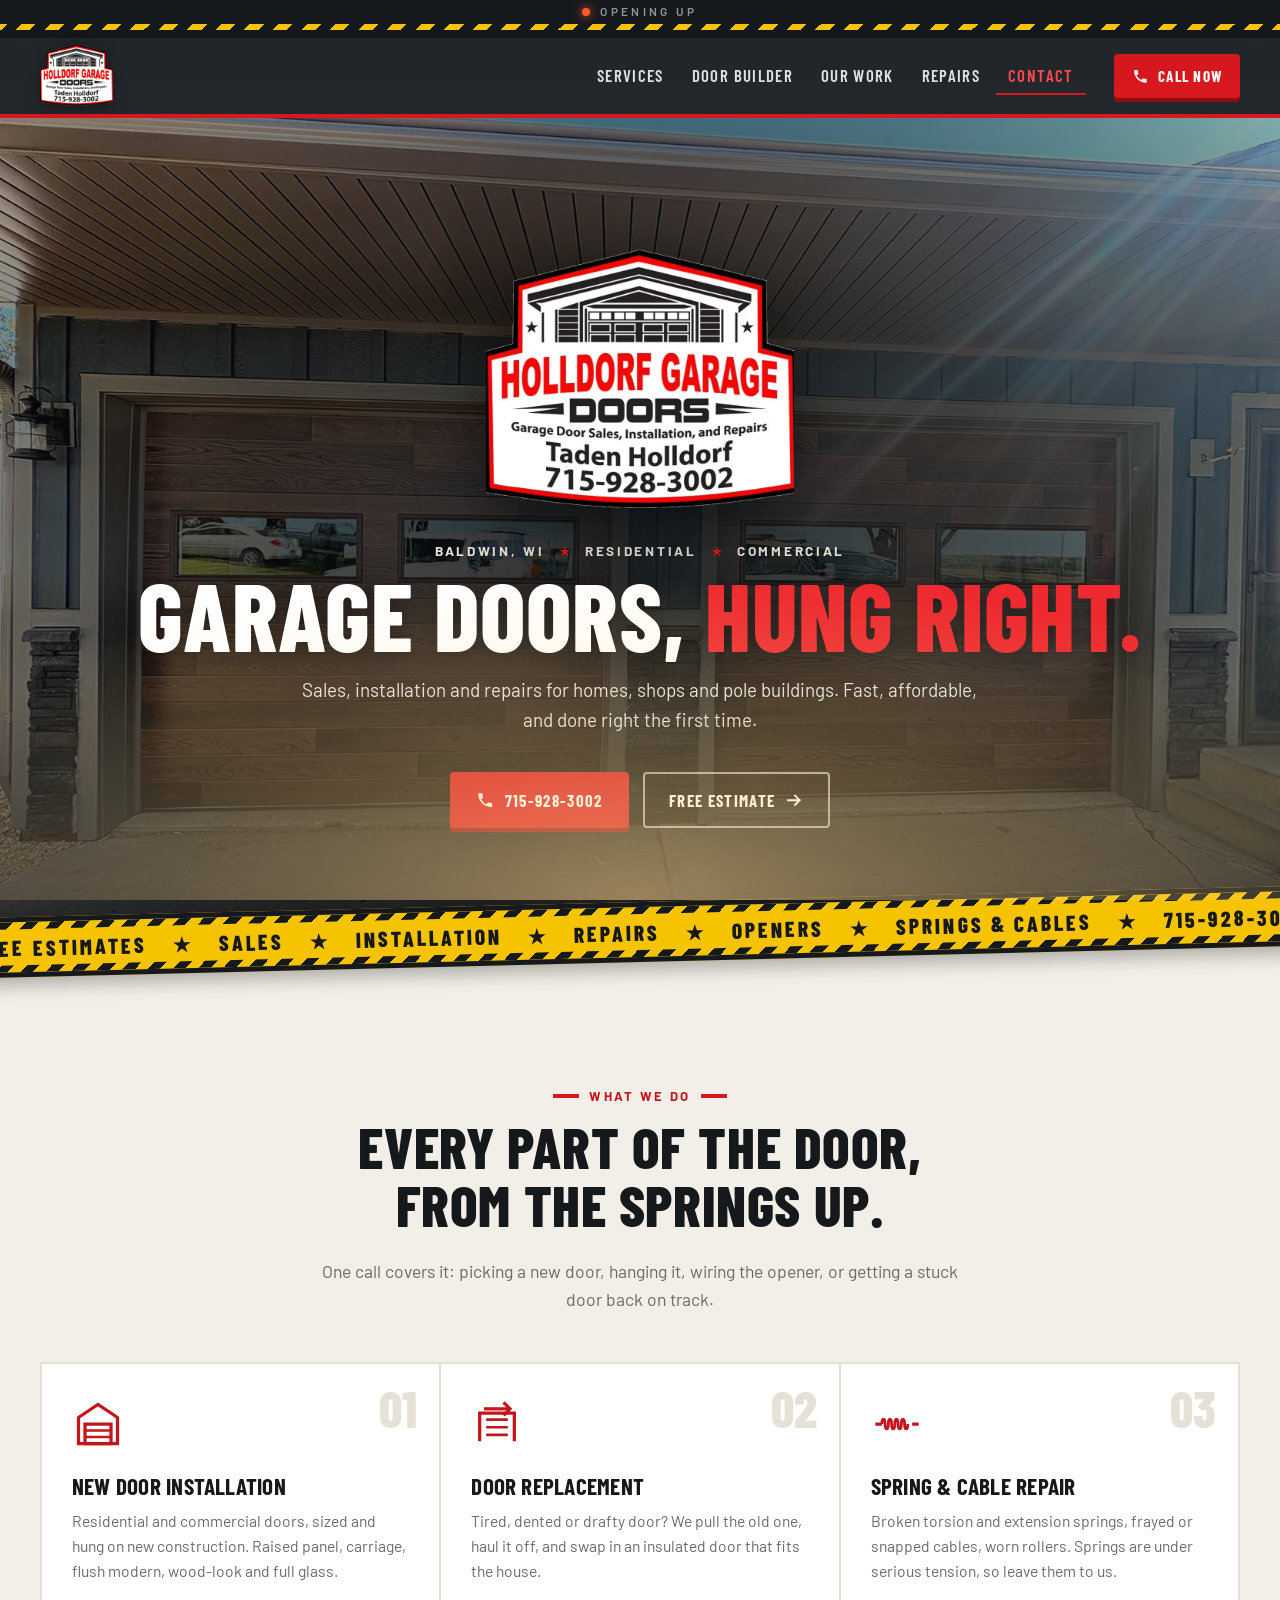
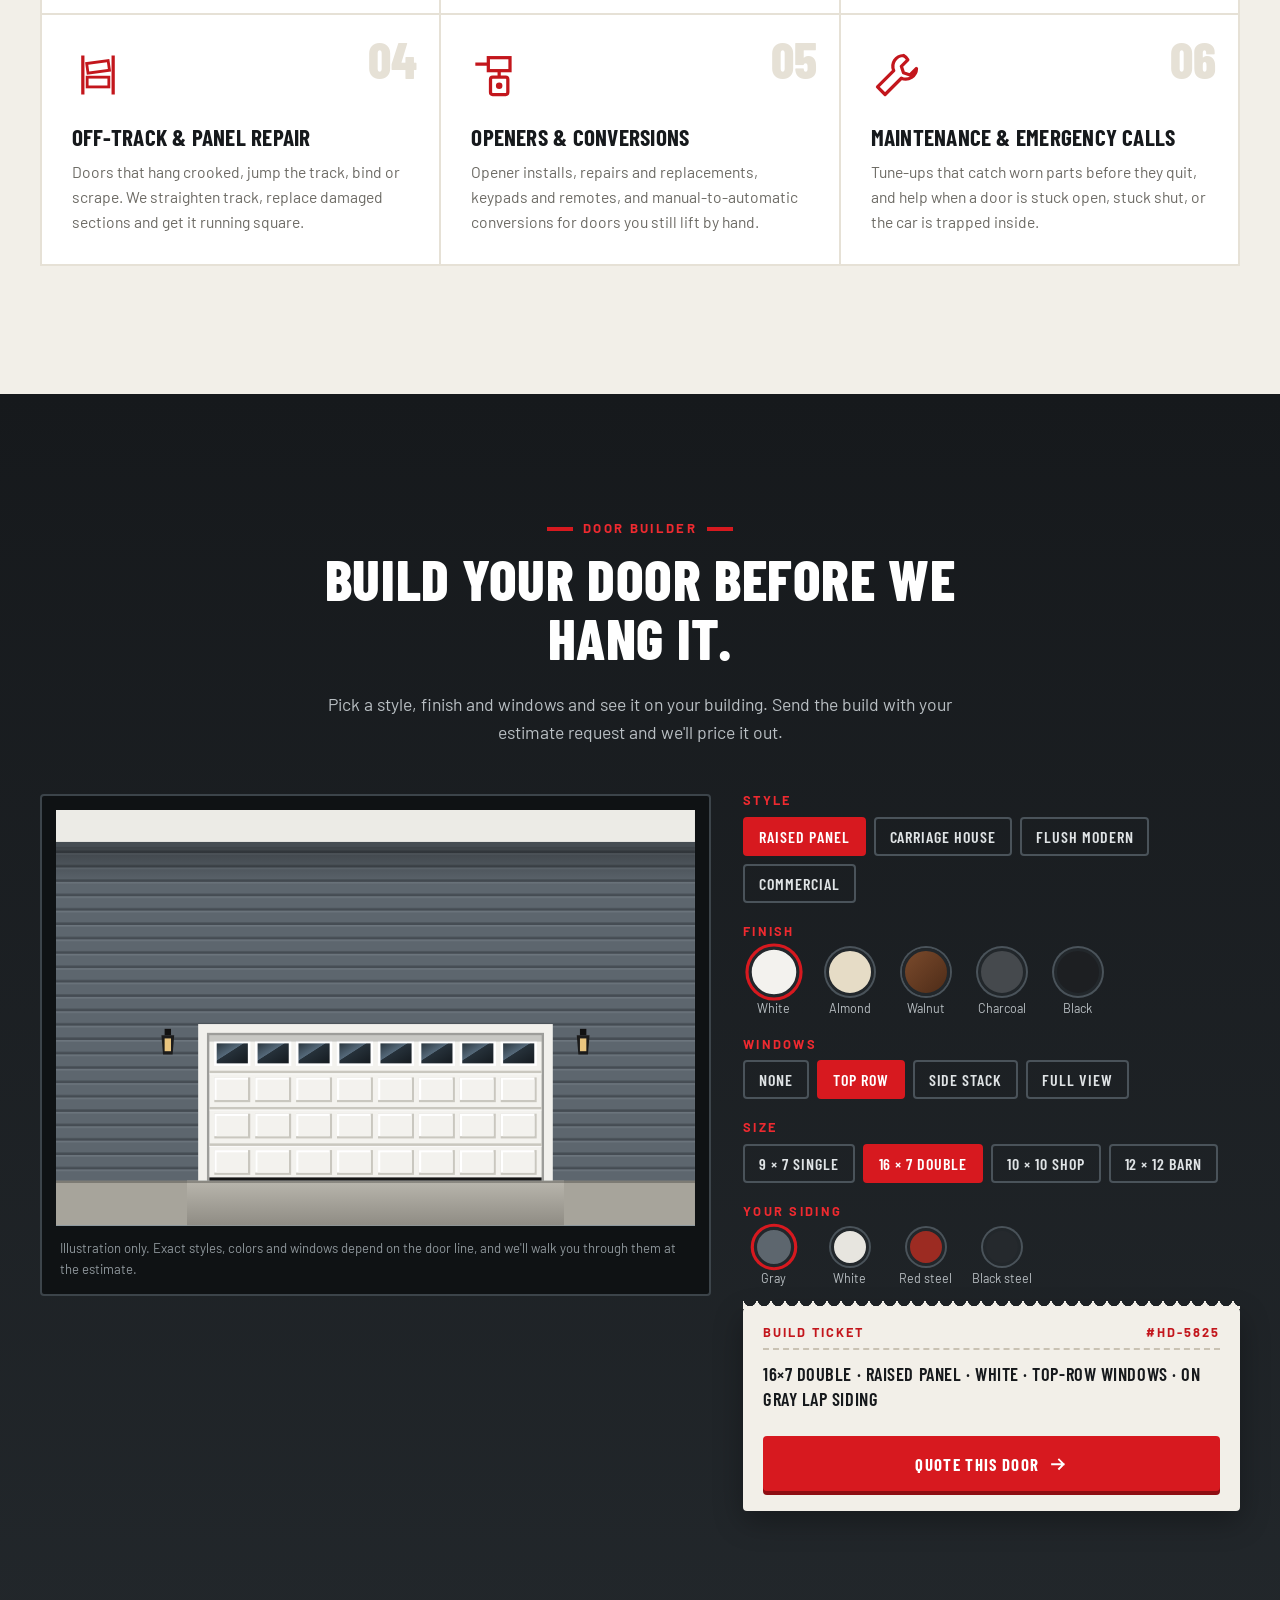
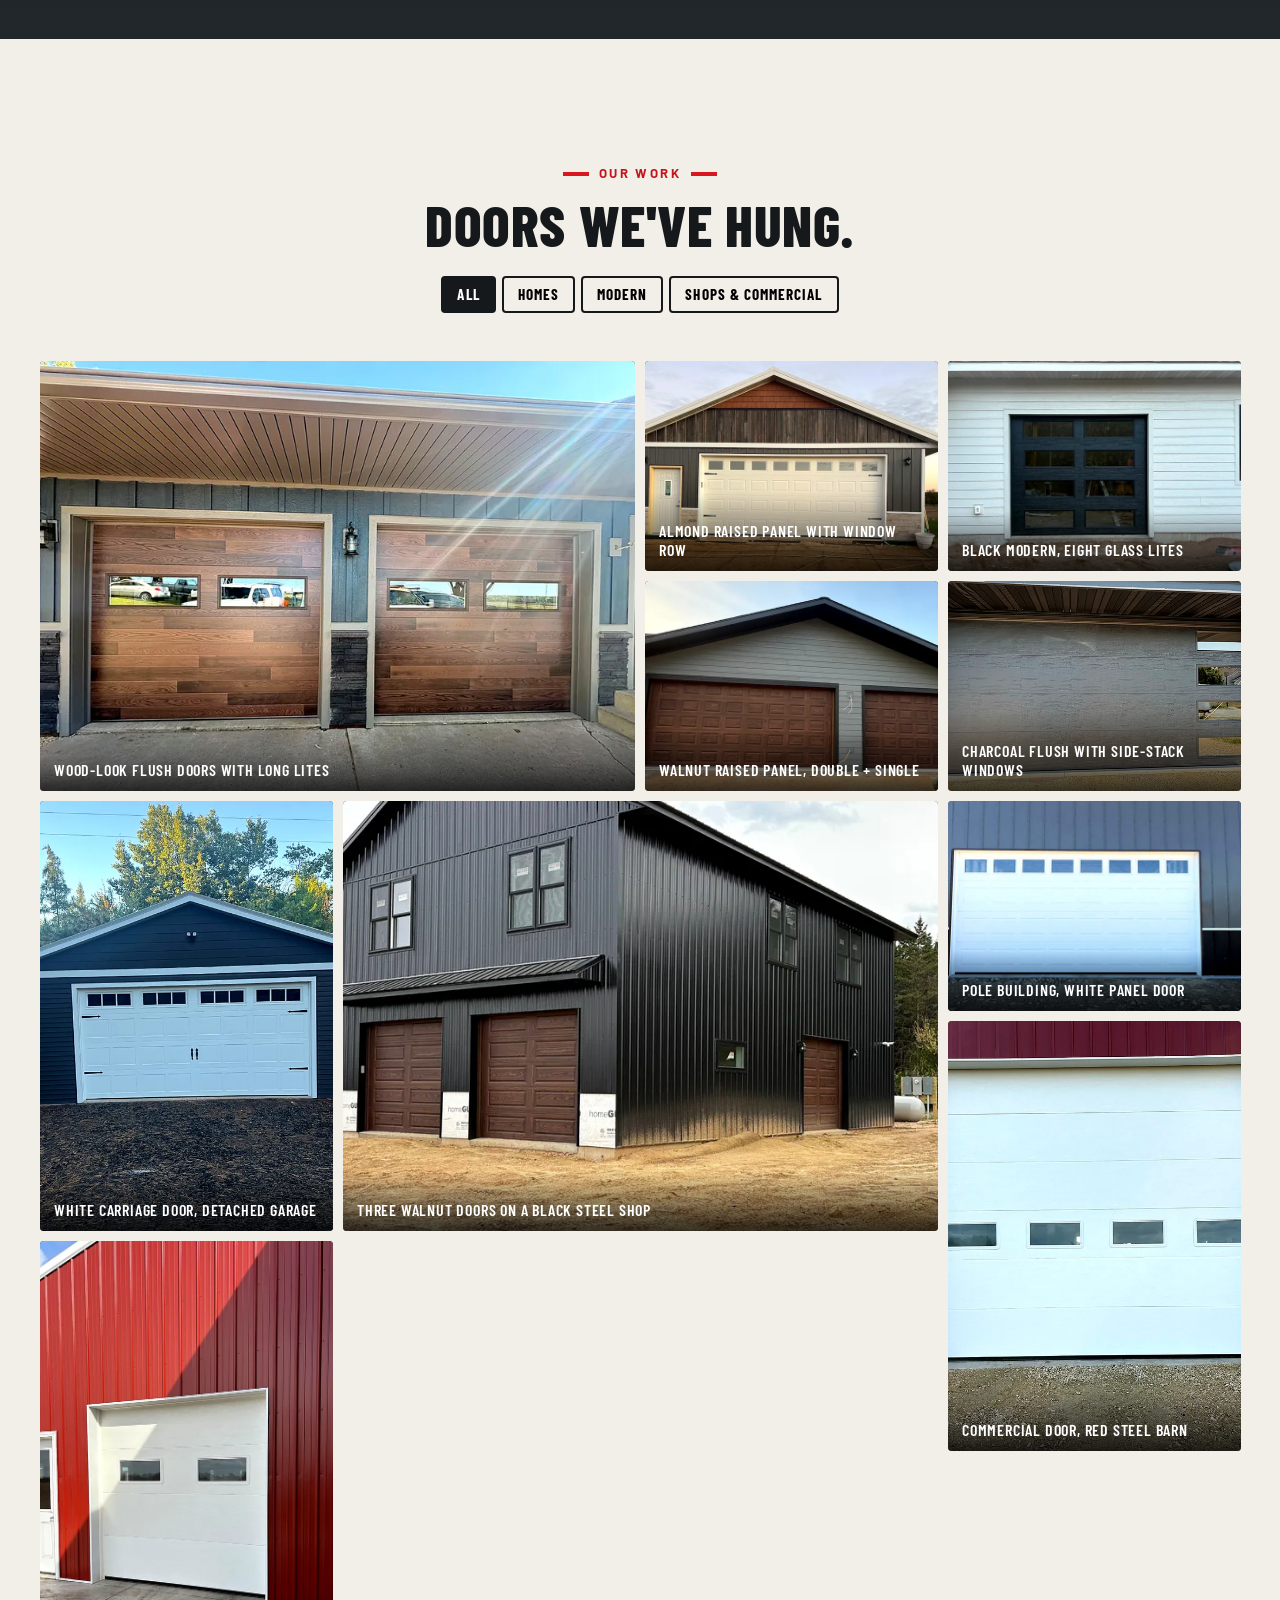
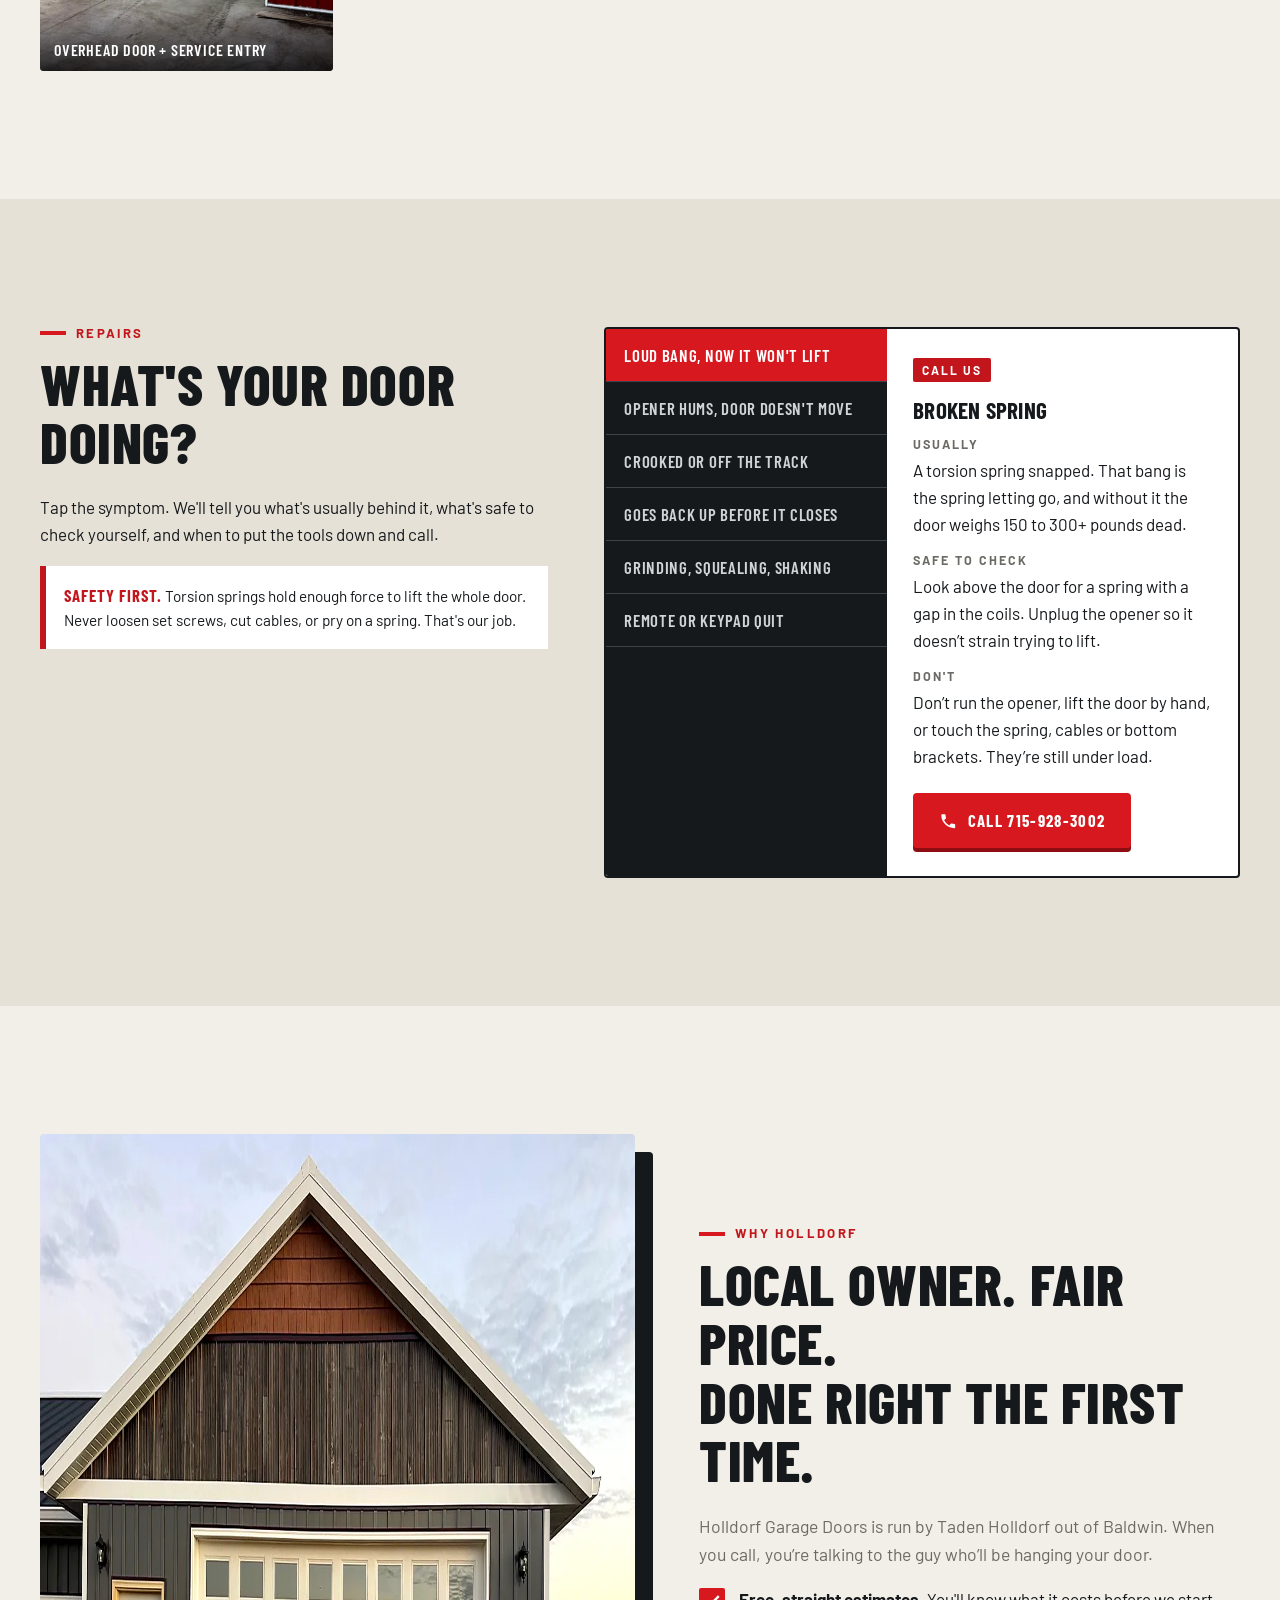
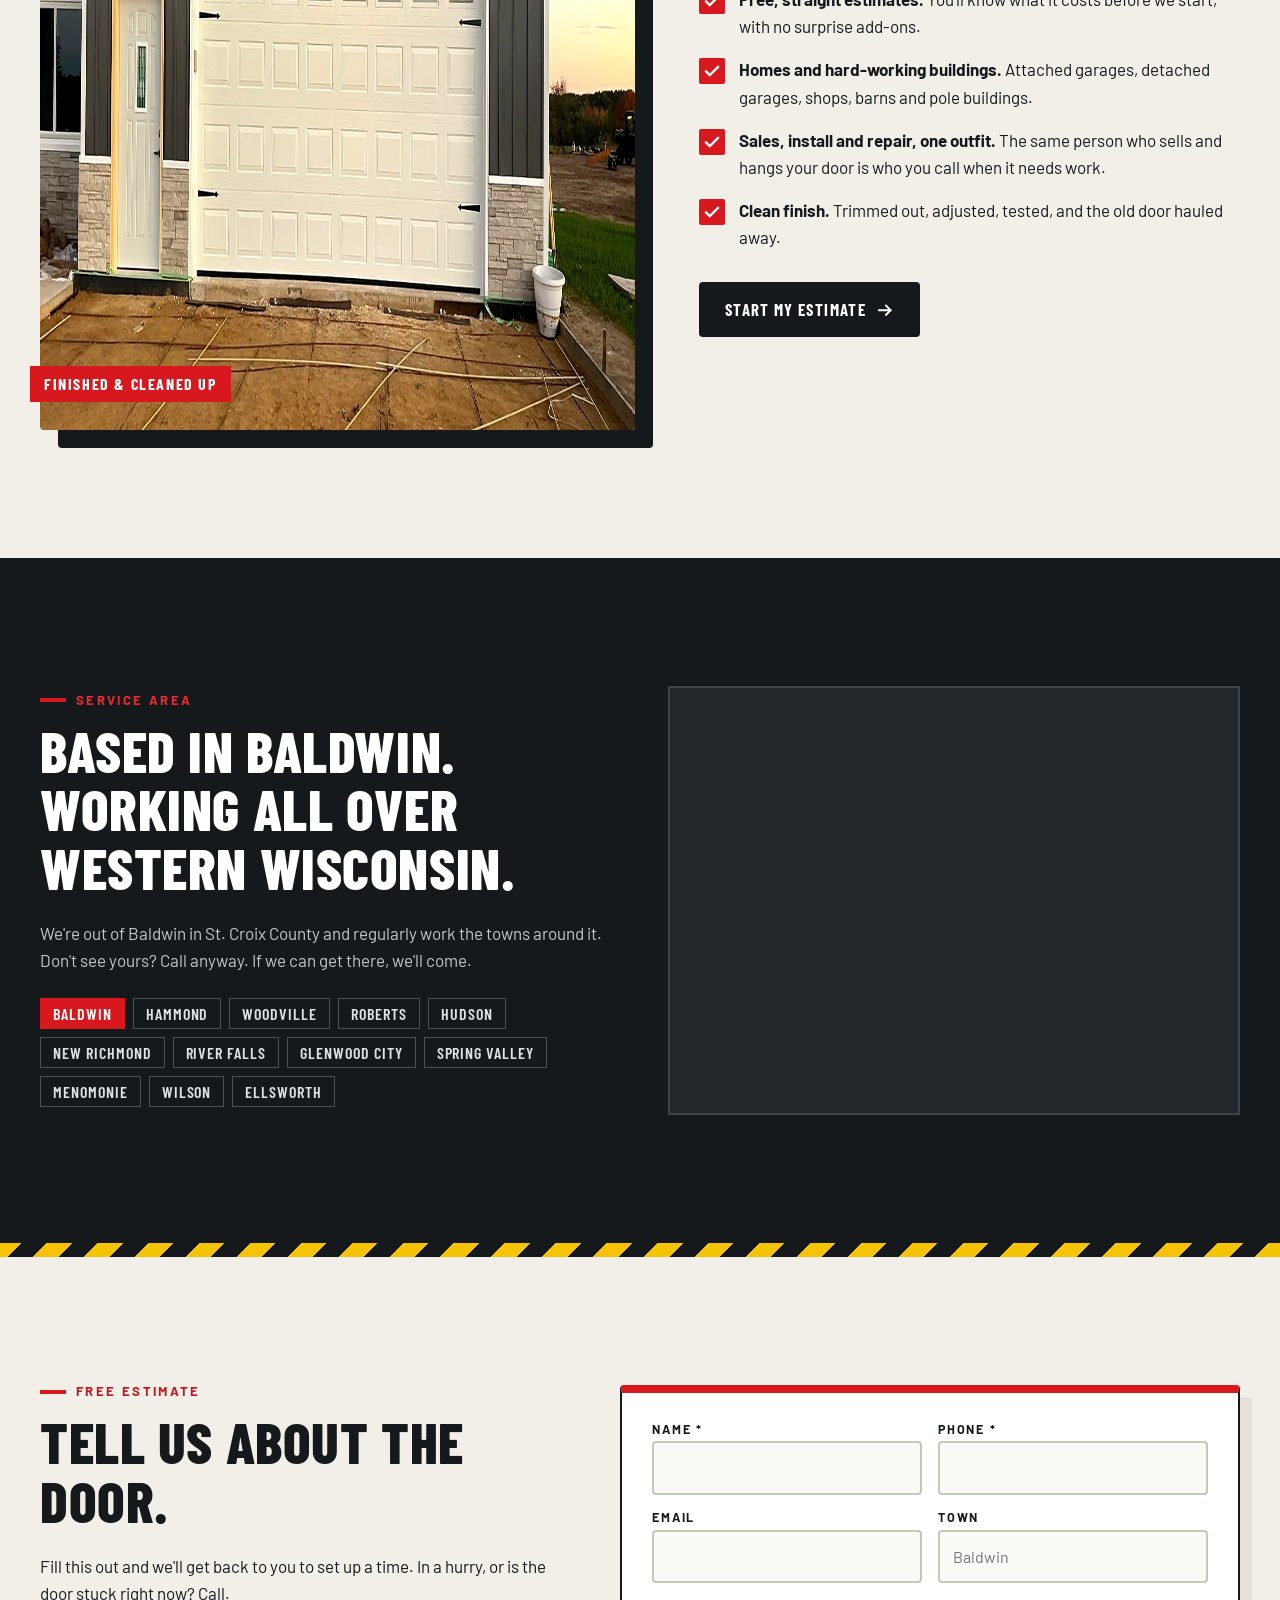
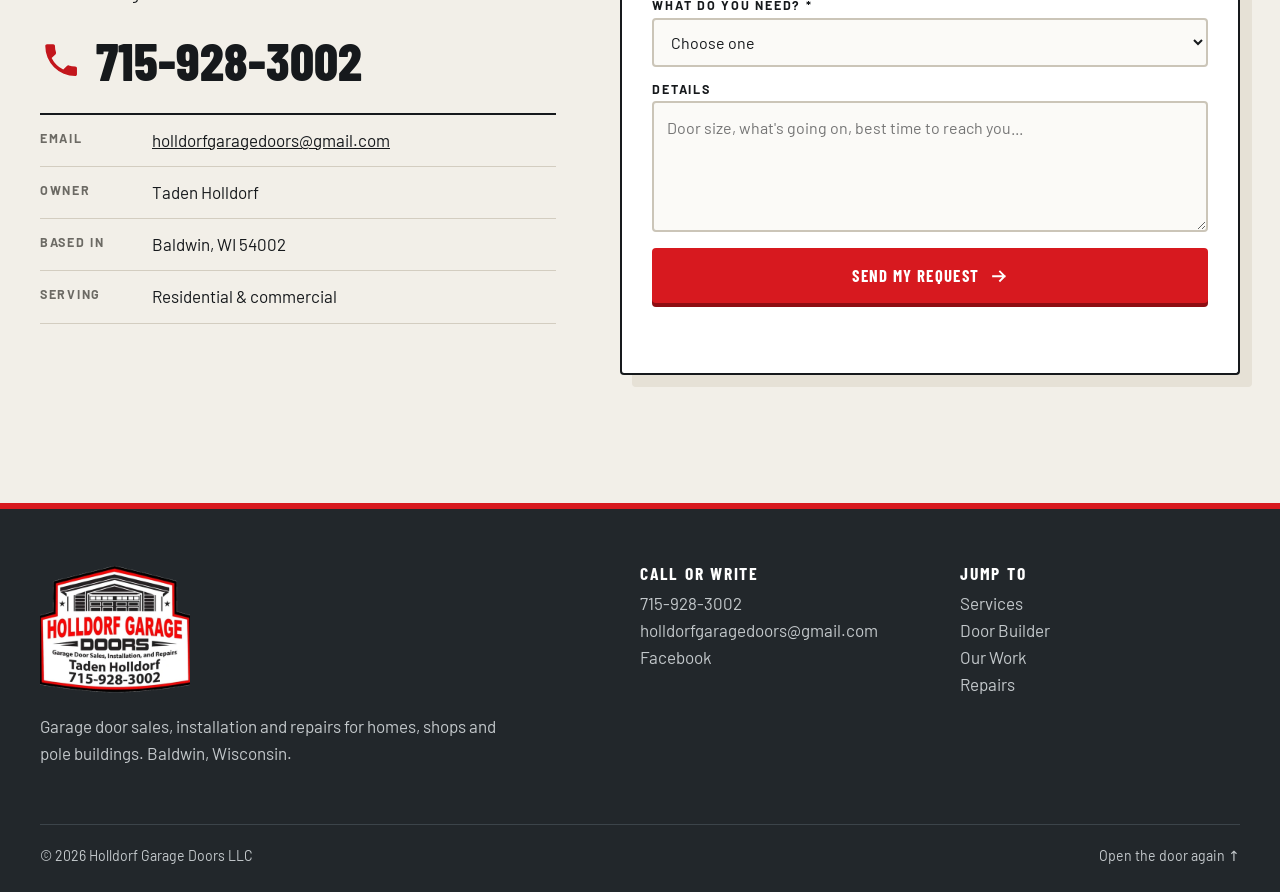
==== commit 374b8f6b: "Match logo colors and center the hero - Use the real Holldorf logo in the header, door intro, hero a" ====
--- a/index.html
+++ b/index.html
@@ -4,11 +4,12 @@
 <meta charset="utf-8">
 <meta name="viewport" content="width=device-width, initial-scale=1">
 <title>Holldorf Garage Doors | Garage Door Installation &amp; Repair in Baldwin, WI</title>
-<meta name="description" content="New garage doors, spring and cable repair, and openers for homes, shops and pole buildings around Baldwin, Wisconsin. Residential and commercial. Free estimates: 715-928-3002.">
-<meta name="theme-color" content="#16191c">
+<meta name="description" content="Garage door sales, installation and repair. New garage doors, spring and cable repair, and openers for homes, shops and pole buildings around Baldwin, Wisconsin. Residential and commercial. Free estimates: 715-928-3002.">
+<meta name="theme-color" content="#d7191f">
 <!-- Form service address (Formspree, Web3Forms, etc.). Leave empty and the form opens an email instead. -->
 <meta name="hd-form-endpoint" content="">
-<link rel="icon" href="favicon.svg" type="image/svg+xml">
+<link rel="icon" href="favicon-48.png" type="image/png">
+<link rel="apple-touch-icon" href="apple-touch-icon.png">
 <meta property="og:type" content="website">
 <meta property="og:title" content="Holldorf Garage Doors | Baldwin, WI">
 <meta property="og:description" content="New doors, repairs and openers for homes, shops and pole buildings. Free estimates.">
@@ -39,6 +40,9 @@
   "image": "assets/img/og-image.jpg",
   "address": {"@type": "PostalAddress", "addressLocality": "Baldwin", "addressRegion": "WI", "postalCode": "54002", "addressCountry": "US"},
   "areaServed": ["Baldwin, WI", "St. Croix County, WI", "Pierce County, WI", "Dunn County, WI"],
+  "founder": {"@type": "Person", "name": "Taden Holldorf"},
+  "sameAs": ["https://www.facebook.com/p/Holldorf-Garage-Doors-LLC-61573275539430/"],
+  "logo": "assets/img/logo-800.webp",
   "priceRange": "$$"
 }
 </script>
@@ -51,11 +55,7 @@
     <div class="di-light"></div>
     <div class="di-door">
       <div class="di-sections"></div>
-      <div class="di-badge">
-        <svg class="logo-mark" viewBox="0 0 64 56"><use href="#mark"/></svg>
-        <span class="di-name">Holldorf</span>
-        <span class="di-sub">Garage Doors &middot; Baldwin, WI</span>
-      </div>
+      <img class="di-badge" src="assets/img/logo-800.webp" alt="" width="800" height="703">
       <div class="di-seal"></div>
     </div>
   </div>
@@ -78,11 +78,6 @@
 
 <!-- Shared SVG symbols -->
 <svg width="0" height="0" style="position:absolute" aria-hidden="true">
-  <symbol id="mark" viewBox="0 0 64 56">
-    <path d="M32 2 2 22v6h4v26h52V28h4v-6z" fill="currentColor"/>
-    <path d="M14 30h36v22H14z" fill="var(--mark-door, #16191c)"/>
-    <path d="M16 33h32v3H16zm0 5.5h32v3H16zm0 5.5h32v3H16z" fill="currentColor" opacity=".9"/>
-  </symbol>
   <symbol id="i-phone" viewBox="0 0 24 24"><path fill="currentColor" d="M6.6 10.8a15.1 15.1 0 0 0 6.6 6.6l2.2-2.2c.3-.3.7-.4 1-.2 1.1.4 2.3.6 3.6.6.6 0 1 .4 1 1V20c0 .6-.4 1-1 1A17 17 0 0 1 3 4c0-.6.4-1 1-1h3.5c.6 0 1 .4 1 1 0 1.3.2 2.5.6 3.6.1.3 0 .7-.2 1z"/></symbol>
   <symbol id="i-arrow" viewBox="0 0 24 24"><path fill="none" stroke="currentColor" stroke-width="2.4" stroke-linecap="square" d="M4 12h15m-6-6 6 6-6 6"/></symbol>
   <symbol id="i-check" viewBox="0 0 24 24"><path fill="none" stroke="currentColor" stroke-width="3" stroke-linecap="square" d="m4 12.5 5 5L20 6.5"/></symbol>
@@ -99,9 +94,8 @@
 
 <header class="site-header" id="top">
   <div class="wrap site-header__in">
-    <a class="brand" href="#top" aria-label="Holldorf Garage Doors, home">
-      <svg class="logo-mark" viewBox="0 0 64 56" aria-hidden="true"><use href="#mark"/></svg>
-      <span class="brand__text"><b>Holldorf</b><small>Garage Doors LLC</small></span>
+    <a class="brand" href="#top">
+      <img src="assets/img/logo-400.webp" alt="Holldorf Garage Doors" width="400" height="352">
     </a>
     <nav class="nav" id="nav" aria-label="Main">
       <a href="#services">Services</a>
@@ -110,7 +104,7 @@
       <a href="#trouble">Repairs</a>
       <a href="#estimate">Contact</a>
     </nav>
-    <a class="btn btn--amber btn--sm header-cta" href="tel:+17159283002"><svg><use href="#i-phone"/></svg><span>Call now</span></a>
+    <a class="btn btn--red btn--sm header-cta" href="tel:+17159283002"><svg><use href="#i-phone"/></svg><span>Call now</span></a>
     <button class="nav-toggle" type="button" aria-controls="nav" aria-expanded="false" aria-label="Menu"><span></span><span></span><span></span></button>
   </div>
 </header>
@@ -121,31 +115,34 @@
   <section class="hero">
     <picture class="hero__bg">
       <source media="(max-width: 700px)" srcset="assets/img/photos/wood-look-modern-doors-800.webp">
-      <img src="assets/img/photos/wood-look-modern-doors-1600.webp" alt="Two wood-look garage doors with long windows, installed by Holldorf Garage Doors" width="1600" height="1088">
+      <img src="assets/img/photos/wood-look-modern-doors-1600.webp" alt="" width="1600" height="1088">
     </picture>
     <div class="wrap hero__in">
-      <p class="kicker hero__kicker"><span class="stamp">Baldwin, WI</span> Garage doors &middot; Openers &middot; Repair</p>
-      <h1 class="hero__title">Garage doors,<br><span>hung right.</span></h1>
-      <p class="hero__lede">New doors, spring and cable repair, and openers for homes, shops and pole buildings around Baldwin, Wisconsin. Fair prices, straight answers, and the estimate is free.</p>
-      <div class="hero__ctas">
-        <a class="btn btn--amber" href="tel:+17159283002"><svg><use href="#i-phone"/></svg> 715-928-3002</a>
-        <a class="btn btn--ghost" href="#estimate">Get a free estimate <svg><use href="#i-arrow"/></svg></a>
-      </div>
-    </div>
-    <ul class="hero__strip wrap" aria-label="At a glance">
-      <li><b>Residential</b><span>Attached &amp; detached garages</span></li>
-      <li><b>Commercial</b><span>Shops, barns &amp; pole buildings</span></li>
-      <li><b>Repairs</b><span>Springs, cables, off-track doors</span></li>
-      <li><b>Openers</b><span>Install, repair &amp; conversions</span></li>
-    </ul>
-  </section>
-
-  <div class="hazard" aria-hidden="true"></div>
+      <img class="hero__sign" src="assets/img/logo-800.webp" alt="Holldorf Garage Doors: garage door sales, installation and repairs. Taden Holldorf, 715-928-3002" width="800" height="703">
+      <div class="hero__copy">
+        <p class="hero__kicker"><span>Baldwin, WI</span><span>Residential</span><span>Commercial</span></p>
+        <h1 class="hero__title">Garage doors, <span>hung right.</span></h1>
+        <p class="hero__lede">Sales, installation and repairs for homes, shops and pole buildings. Fast, affordable, and done right the first time.</p>
+        <div class="hero__ctas">
+          <a class="btn btn--red" href="tel:+17159283002"><svg><use href="#i-phone"/></svg> 715-928-3002</a>
+          <a class="btn btn--ghost" href="#estimate">Free estimate <svg><use href="#i-arrow"/></svg></a>
+        </div>
+      </div>
+    </div>
+  </section>
+
+  <div class="tape" aria-hidden="true">
+    <div class="tape__track">
+      <span>Free estimates</span><span>Sales</span><span>Installation</span><span>Repairs</span><span>Openers</span><span>Springs &amp; cables</span><span>715-928-3002</span>
+      <span>Free estimates</span><span>Sales</span><span>Installation</span><span>Repairs</span><span>Openers</span><span>Springs &amp; cables</span><span>715-928-3002</span>
+    </div>
+  </div>
+
 
   <!-- ============ Services ============ -->
   <section class="section services" id="services">
     <div class="wrap">
-      <header class="section-head" data-reveal>
+      <header class="section-head section-head--center" data-reveal>
         <p class="kicker">What we do</p>
         <h2>Every part of the door,<br>from the springs up.</h2>
         <p>One call covers it: picking a new door, hanging it, wiring the opener, or getting a stuck door back on track.</p>
@@ -194,7 +191,7 @@
   <!-- ============ Door builder ============ -->
   <section class="section builder" id="builder">
     <div class="wrap">
-      <header class="section-head section-head--light" data-reveal>
+      <header class="section-head section-head--light section-head--center" data-reveal>
         <p class="kicker">Door Builder</p>
         <h2>Build your door before we hang it.</h2>
         <p>Pick a style, finish and windows and see it on your building. Send the build with your estimate request and we'll price it out.</p>
@@ -254,7 +251,7 @@
           <div class="ticket">
             <div class="ticket__head"><span>Build ticket</span><span id="ticket-no">#HD-0000</span></div>
             <p id="build-summary" aria-live="polite"></p>
-            <a class="btn btn--amber btn--block" href="#estimate" id="quote-build">Quote this door <svg><use href="#i-arrow"/></svg></a>
+            <a class="btn btn--red btn--block" href="#estimate" id="quote-build">Quote this door <svg><use href="#i-arrow"/></svg></a>
           </div>
         </form>
       </div>
@@ -264,11 +261,9 @@
   <!-- ============ Work ============ -->
   <section class="section work" id="work">
     <div class="wrap">
-      <header class="section-head section-head--row" data-reveal>
-        <div>
-          <p class="kicker">Our work</p>
-          <h2>Doors we've hung.</h2>
-        </div>
+      <header class="section-head section-head--center" data-reveal>
+        <p class="kicker">Our work</p>
+        <h2>Doors we've hung.</h2>
         <div class="filters" role="group" aria-label="Filter photos">
           <button type="button" class="is-on" data-filter="all">All</button>
           <button type="button" data-filter="home">Homes</button>
@@ -319,7 +314,7 @@
             <dt>Safe to check</dt><dd id="diag-check"></dd>
             <dt>Don't</dt><dd id="diag-dont"></dd>
           </dl>
-          <a class="btn btn--amber" href="tel:+17159283002"><svg><use href="#i-phone"/></svg> Call 715-928-3002</a>
+          <a class="btn btn--red" href="tel:+17159283002"><svg><use href="#i-phone"/></svg> Call 715-928-3002</a>
         </div>
       </div>
     </div>
@@ -334,11 +329,12 @@
       </div>
       <div data-reveal>
         <p class="kicker">Why Holldorf</p>
-        <h2>Local crew. Fair price.<br>Door done right.</h2>
+        <h2>Local owner. Fair price.<br>Done right the first time.</h2>
+        <p class="why__lede">Holldorf Garage Doors is run by Taden Holldorf out of Baldwin. When you call, you’re talking to the guy who’ll be hanging your door.</p>
         <ul class="checks">
           <li><svg><use href="#i-check"/></svg><div><b>Free, straight estimates.</b> You'll know what it costs before we start, with no surprise add-ons.</div></li>
           <li><svg><use href="#i-check"/></svg><div><b>Homes and hard-working buildings.</b> Attached garages, detached garages, shops, barns and pole buildings.</div></li>
-          <li><svg><use href="#i-check"/></svg><div><b>Install and repair, one outfit.</b> The folks who hang your door are the ones you call when it needs work.</div></li>
+          <li><svg><use href="#i-check"/></svg><div><b>Sales, install and repair, one outfit.</b> The same person who sells and hangs your door is who you call when it needs work.</div></li>
           <li><svg><use href="#i-check"/></svg><div><b>Clean finish.</b> Trimmed out, adjusted, tested, and the old door hauled away.</div></li>
         </ul>
         <a class="btn btn--dark" href="#estimate">Start my estimate <svg><use href="#i-arrow"/></svg></a>
@@ -375,6 +371,7 @@
         <a class="big-phone" href="tel:+17159283002"><svg><use href="#i-phone"/></svg>715-928-3002</a>
         <ul class="contact-list">
           <li><span>Email</span><a href="mailto:holldorfgaragedoors@gmail.com">holldorfgaragedoors@gmail.com</a></li>
+          <li><span>Owner</span>Taden Holldorf</li>
           <li><span>Based in</span>Baldwin, WI 54002</li>
           <li><span>Serving</span>Residential &amp; commercial</li>
         </ul>
@@ -409,7 +406,7 @@
           <input type="hidden" name="door_builder">
         </div>
         <label class="field"><span>Details</span><textarea name="details" rows="4" placeholder="Door size, what's going on, best time to reach you..."></textarea></label>
-        <button class="btn btn--amber btn--block" type="submit">Send my request <svg><use href="#i-arrow"/></svg></button>
+        <button class="btn btn--red btn--block" type="submit">Send my request <svg><use href="#i-arrow"/></svg></button>
         <p class="form-msg" id="form-msg" role="status"></p>
       </form>
     </div>
@@ -419,15 +416,12 @@
 <footer class="site-footer">
   <div class="wrap footer__grid">
     <div>
-      <a class="brand brand--light" href="#top">
-        <svg class="logo-mark" viewBox="0 0 64 56" aria-hidden="true"><use href="#mark"/></svg>
-        <span class="brand__text"><b>Holldorf</b><small>Garage Doors LLC</small></span>
-      </a>
-      <p class="footer__blurb">Garage door installation, repair and openers for homes, shops and pole buildings. Baldwin, Wisconsin.</p>
+      <a class="footer__logo" href="#top"><img src="assets/img/logo-400.webp" alt="Holldorf Garage Doors" width="400" height="352" loading="lazy"></a>
+      <p class="footer__blurb">Garage door sales, installation and repairs for homes, shops and pole buildings. Baldwin, Wisconsin.</p>
     </div>
     <div>
       <h4>Call or write</h4>
-      <p><a href="tel:+17159283002">715-928-3002</a><br><a href="mailto:holldorfgaragedoors@gmail.com">holldorfgaragedoors@gmail.com</a></p>
+      <p><a href="tel:+17159283002">715-928-3002</a><br><a href="mailto:holldorfgaragedoors@gmail.com">holldorfgaragedoors@gmail.com</a><br><a href="https://www.facebook.com/p/Holldorf-Garage-Doors-LLC-61573275539430/">Facebook</a></p>
     </div>
     <div>
       <h4>Jump to</h4>
--- a/assets/css/site.css
+++ b/assets/css/site.css
@@ -8,9 +8,11 @@
   --paper: #f2efe8;
   --paper-2: #e6e1d6;
   --muted: #6c6a64;
-  --amber: #f4a51c;
-  --amber-2: #ffbb3d;
-  --rust: #a83b26;
+  --red: #d7191f;      /* logo red */
+  --red-2: #ee2a30;
+  --red-dark: #8e0d12;
+  --caution: #f6c300;  /* caution tape */
+  --rust: #c3161c;
   --white: #fff;
   --radius: 4px;
   --wrap: 1200px;
@@ -31,20 +33,20 @@
 svg { width: 1em; height: 1em; flex: none; }
 button { font: inherit; }
 .wrap { width: min(var(--wrap), 100% - 32px); margin-inline: auto; }
-.skip-link { position: absolute; left: -999px; top: 8px; background: var(--amber); padding: 8px 14px; z-index: 300; font-weight: 700; }
+.skip-link { position: absolute; left: -999px; top: 8px; background: var(--red); color: var(--white); padding: 8px 14px; z-index: 300; font-weight: 700; }
 .skip-link:focus { left: 8px; }
-:focus-visible { outline: 3px solid var(--amber); outline-offset: 3px; }
+:focus-visible { outline: 3px solid var(--red); outline-offset: 3px; }
 
 .kicker { font: 700 .82rem/1 var(--body); letter-spacing: .18em; text-transform: uppercase; color: var(--rust); margin-bottom: 14px; display: flex; align-items: center; gap: 10px; flex-wrap: wrap; }
-.kicker::before { content: ""; width: 26px; height: 4px; background: var(--amber); }
+.kicker::before { content: ""; width: 26px; height: 4px; background: var(--red); }
 .stamp { font-family: var(--head); font-size: .9rem; letter-spacing: .12em; border: 2px solid currentColor; padding: 4px 8px 3px; transform: rotate(-2deg); display: inline-block; }
 
 /* Buttons */
 .btn { display: inline-flex; align-items: center; justify-content: center; gap: 10px; font: 700 1.05rem/1 var(--head); letter-spacing: .08em; text-transform: uppercase; text-decoration: none; padding: 17px 24px 16px; border: 2px solid transparent; border-radius: var(--radius); cursor: pointer; transition: transform .15s, background .15s, color .15s, box-shadow .15s; }
 .btn svg { width: 1.1em; height: 1.1em; }
-.btn--amber { background: var(--amber); color: var(--ink); box-shadow: 0 4px 0 #b9790b; }
-.btn--amber:hover { background: var(--amber-2); transform: translateY(-1px); }
-.btn--amber:active { transform: translateY(3px); box-shadow: 0 1px 0 #b9790b; }
+.btn--red { background: var(--red); color: var(--white); box-shadow: 0 4px 0 var(--red-dark); }
+.btn--red:hover { background: var(--red-2); transform: translateY(-1px); }
+.btn--red:active { transform: translateY(3px); box-shadow: 0 1px 0 var(--red-dark); }
 .btn--ghost { color: var(--white); border-color: rgba(255,255,255,.6); }
 .btn--ghost:hover { background: var(--white); color: var(--ink); }
 .btn--dark { background: var(--ink); color: var(--white); }
@@ -55,71 +57,81 @@
 /* Topbar + header */
 .topbar { background: var(--ink); color: #c9cdd0; font-size: .85rem; }
 .topbar__in { display: flex; justify-content: space-between; align-items: center; gap: 12px; min-height: 38px; }
-.topbar b { color: var(--amber); font-weight: 600; }
+.topbar b { color: #ff4a4f; font-weight: 600; }
 .topbar a { display: inline-flex; gap: 6px; align-items: center; color: var(--white); font-weight: 600; text-decoration: none; }
-.site-header { position: sticky; top: 0; z-index: 50; background: var(--steel); color: var(--white); border-bottom: 4px solid var(--amber); transition: box-shadow .2s; }
+.site-header { position: sticky; top: 0; z-index: 50; background: var(--steel); color: var(--white); border-bottom: 4px solid var(--red); transition: box-shadow .2s; }
 .site-header.is-stuck { box-shadow: 0 6px 24px rgba(0,0,0,.35); }
 .site-header__in { display: flex; align-items: center; gap: 28px; min-height: 76px; }
-.brand { display: inline-flex; align-items: center; gap: 12px; text-decoration: none; color: var(--white); }
-.brand .logo-mark { width: 46px; height: 40px; color: var(--amber); --mark-door: var(--steel); }
-.brand__text { display: flex; flex-direction: column; line-height: 1; }
-.brand__text b { font: 800 1.9rem/0.9 var(--head); text-transform: uppercase; letter-spacing: .03em; }
-.brand__text small { font: 600 .72rem/1 var(--body); letter-spacing: .22em; text-transform: uppercase; color: #b8bec2; margin-top: 4px; }
+.brand { display: block; flex: none; line-height: 0; }
+.brand img { height: 64px; width: auto; filter: drop-shadow(0 2px 6px rgba(0,0,0,.35)); transition: height .2s; }
+.site-header.is-stuck .brand img { height: 54px; }
 .nav { display: flex; gap: 4px; margin-left: auto; }
 .nav a { font: 600 1.05rem/1 var(--head); letter-spacing: .08em; text-transform: uppercase; text-decoration: none; padding: 10px 12px; color: #dfe3e5; border-bottom: 2px solid transparent; }
-.nav a:hover, .nav a.is-active { color: var(--amber); border-bottom-color: var(--amber); }
+.nav a:hover, .nav a.is-active { color: #ff4a4f; border-bottom-color: var(--red); }
 .nav-toggle { display: none; background: none; border: 0; width: 44px; height: 44px; padding: 10px; cursor: pointer; }
 .nav-toggle span { display: block; height: 3px; background: var(--white); margin: 5px 0; transition: transform .2s, opacity .2s; }
 .nav-toggle[aria-expanded="true"] span:nth-child(1) { transform: translateY(8px) rotate(45deg); }
 .nav-toggle[aria-expanded="true"] span:nth-child(2) { opacity: 0; }
 .nav-toggle[aria-expanded="true"] span:nth-child(3) { transform: translateY(-8px) rotate(-45deg); }
 
-/* Hero */
-.hero { position: relative; color: var(--white); background: var(--ink); overflow: hidden; display: flex; flex-direction: column; min-height: min(88vh, 860px); }
-.hero__bg img { position: absolute; inset: 0; width: 100%; height: 100%; object-fit: cover; object-position: 50% 60%; }
-.hero::before { content: ""; position: absolute; inset: 0; z-index: 1; background: linear-gradient(90deg, rgba(14,16,18,.92) 0%, rgba(14,16,18,.72) 42%, rgba(14,16,18,.15) 75%), linear-gradient(0deg, rgba(14,16,18,.9) 0%, transparent 35%); }
-.hero__in { position: relative; z-index: 2; padding: clamp(56px, 10vh, 120px) 0 48px; flex: 1; }
-.hero__kicker { color: #e8e4da; }
-.hero__kicker .stamp { color: var(--amber); }
-.hero__title { font-size: clamp(3.4rem, 9vw, 7.4rem); font-weight: 800; line-height: .88; margin-bottom: 24px; }
-.hero__title span { color: var(--amber); }
-.hero__lede { max-width: 33em; font-size: 1.18rem; color: #e3e5e6; }
-.hero__ctas { display: flex; gap: 14px; flex-wrap: wrap; margin-top: 30px; }
-.hero__strip { position: relative; z-index: 2; list-style: none; padding: 0; margin-block: 0 32px; display: grid; grid-template-columns: repeat(4, 1fr); border-top: 1px solid rgba(255,255,255,.22); }
-.hero__strip li { padding: 18px 18px 0 0; display: flex; flex-direction: column; }
-.hero__strip li + li { padding-left: 18px; border-left: 1px solid rgba(255,255,255,.22); }
-.hero__strip b { font: 700 1.3rem/1.1 var(--head); text-transform: uppercase; letter-spacing: .05em; color: var(--amber); }
-.hero__strip span { font-size: .92rem; color: #c9cdd0; }
-/* hero entrance (plays after the door lifts) */
-.js .hero__in > *, .js .hero__strip { opacity: 0; transform: translateY(26px); transition: opacity .8s ease, transform .8s cubic-bezier(.2,.7,.2,1); }
-.hero-in .hero__in > *, .hero-in .hero__strip { opacity: 1; transform: none; }
-.hero-in .hero__in > :nth-child(2) { transition-delay: .08s; }
-.hero-in .hero__in > :nth-child(3) { transition-delay: .16s; }
-.hero-in .hero__in > :nth-child(4) { transition-delay: .24s; }
-.hero-in .hero__strip { transition-delay: .34s; }
-
-.hazard { height: 14px; background: repeating-linear-gradient(-45deg, var(--amber) 0 18px, var(--ink) 18px 36px); }
+/* Hero: centered "shop sign" layout */
+.hero { position: relative; color: var(--white); background: var(--ink); overflow: hidden; display: grid; place-items: center; min-height: min(90vh, 900px); text-align: center; }
+.hero__bg img { position: absolute; inset: 0; width: 100%; height: 100%; object-fit: cover; object-position: 50% 62%; }
+.hero::before { content: ""; position: absolute; inset: 0; z-index: 1; background: radial-gradient(ellipse 70% 75% at 50% 52%, rgba(12,13,15,.86) 0%, rgba(12,13,15,.72) 45%, rgba(12,13,15,.35) 100%); }
+.hero::after { content: ""; position: absolute; left: 0; right: 0; bottom: 0; height: 30%; z-index: 1; background: linear-gradient(transparent, rgba(12,13,15,.75)); }
+.hero__in { position: relative; z-index: 2; padding: clamp(48px, 8vh, 96px) 0 clamp(56px, 9vh, 104px); display: flex; flex-direction: column; align-items: center; }
+.hero__sign { width: clamp(220px, 24vw, 320px); height: auto; filter: drop-shadow(0 18px 30px rgba(0,0,0,.55)); margin-bottom: 26px; }
+.hero__copy { display: flex; flex-direction: column; align-items: center; }
+.hero__kicker { display: flex; gap: 0; justify-content: center; flex-wrap: wrap; margin: 0 0 14px; font: 700 .85rem/1 var(--body); letter-spacing: .2em; text-transform: uppercase; color: #e8e4da; }
+.hero__kicker span + span::before { content: "\2605"; color: var(--red); margin: 0 14px; letter-spacing: 0; }
+.hero__title { font-size: clamp(3rem, 7.4vw, 6.4rem); font-weight: 800; line-height: .9; margin-bottom: 18px; text-shadow: 0 4px 24px rgba(0,0,0,.4); }
+.hero__title span { color: var(--red-2); white-space: nowrap; }
+.hero__lede { max-width: 36em; font-size: 1.18rem; color: #e3e5e6; }
+.hero__ctas { display: flex; gap: 14px; flex-wrap: wrap; justify-content: center; margin-top: 18px; }
+/* hero entrance (plays as the door lifts) */
+.js .hero__sign, .js .hero__copy > * { opacity: 0; transform: translateY(26px); transition: opacity .8s ease, transform .8s cubic-bezier(.2,.7,.2,1); }
+.js .hero__sign { transform: translateY(-30px) scale(.92); }
+.hero-in .hero__sign, .hero-in .hero__copy > * { opacity: 1; transform: none; }
+.hero-in .hero__copy > :nth-child(1) { transition-delay: .15s; }
+.hero-in .hero__copy > :nth-child(2) { transition-delay: .22s; }
+.hero-in .hero__copy > :nth-child(3) { transition-delay: .3s; }
+.hero-in .hero__copy > :nth-child(4) { transition-delay: .38s; }
+
+/* Caution-tape marquee */
+.tape { position: relative; z-index: 5; margin: -26px -2% 0; transform: rotate(-1.4deg); background: var(--caution); border-block: 5px solid var(--ink); overflow: hidden; box-shadow: 0 8px 18px rgba(0,0,0,.28); }
+.tape::before, .tape::after { content: ""; position: absolute; left: 0; right: 0; height: 7px; background: repeating-linear-gradient(-45deg, var(--ink) 0 9px, transparent 9px 18px); }
+.tape::before { top: 0; } .tape::after { bottom: 0; }
+.tape__track { display: flex; width: max-content; padding: 15px 0 13px; animation: tape 38s linear infinite; }
+.tape__track span { font: 800 1.35rem/1 var(--head); letter-spacing: .14em; text-transform: uppercase; color: var(--ink); white-space: nowrap; }
+.tape__track span::after { content: "\2605"; margin: 0 26px; font-size: .9em; }
+@keyframes tape { to { transform: translateX(-50%); } }
+
+.hazard { height: 14px; background: repeating-linear-gradient(-45deg, var(--caution) 0 18px, var(--ink) 18px 36px); }
 
 /* Sections */
 .section { padding: clamp(72px, 10vw, 128px) 0; }
 .section-head { max-width: 660px; margin-bottom: 48px; }
 .section-head p:last-child { font-size: 1.1rem; color: var(--muted); }
 .section-head--light p:last-child { color: #b9bfc3; }
-.section-head--light .kicker { color: var(--amber); }
+.section-head--light .kicker { color: var(--red-2); }
+.section-head--center { margin-inline: auto; text-align: center; }
+.section-head--center .kicker { justify-content: center; }
+.section-head--center .kicker::after { content: ""; width: 26px; height: 4px; background: var(--red); }
+.section-head--center .filters { justify-content: center; margin-top: 22px; }
 .section-head--row { max-width: none; display: flex; justify-content: space-between; align-items: end; gap: 24px; flex-wrap: wrap; }
 .section-head--row h2 { margin: 0; }
 
 /* Services */
 .svc-grid { display: grid; grid-template-columns: repeat(3, 1fr); gap: 2px; background: var(--paper-2); border: 2px solid var(--paper-2); }
 .svc { position: relative; background: var(--white); padding: 34px 30px 30px; transition: background .2s, color .2s; overflow: hidden; }
-.svc::after { content: ""; position: absolute; left: 0; right: 0; bottom: 0; height: 5px; background: var(--amber); transform: scaleX(0); transform-origin: left; transition: transform .35s; }
+.svc::after { content: ""; position: absolute; left: 0; right: 0; bottom: 0; height: 5px; background: var(--red); transform: scaleX(0); transform-origin: left; transition: transform .35s; }
 .svc:hover { background: var(--steel); color: var(--white); }
 .svc:hover::after { transform: scaleX(1); }
 .svc:hover p { color: #c6cbce; }
 .svc__no { position: absolute; top: 18px; right: 22px; font: 800 3.2rem/1 var(--head); color: var(--paper-2); transition: color .2s; }
 .svc:hover .svc__no { color: var(--steel-3); }
 .svc__icon { width: 52px; height: 52px; color: var(--rust); margin-bottom: 18px; position: relative; }
-.svc:hover .svc__icon { color: var(--amber); }
+.svc:hover .svc__icon { color: var(--red); }
 .svc p { color: var(--muted); margin: 0; font-size: .98rem; }
 
 /* Builder */
@@ -130,19 +142,19 @@
 .builder__note { font-size: .82rem; color: #8f979c; margin: 12px 4px 0; }
 .builder__controls { display: grid; gap: 22px; }
 fieldset { border: 0; padding: 0; margin: 0; min-width: 0; }
-legend { font: 700 .8rem/1 var(--body); letter-spacing: .18em; text-transform: uppercase; color: var(--amber); margin-bottom: 10px; padding: 0; }
+legend { font: 700 .8rem/1 var(--body); letter-spacing: .18em; text-transform: uppercase; color: var(--red-2); margin-bottom: 10px; padding: 0; }
 .chips { display: flex; flex-wrap: wrap; gap: 8px; }
 .chips label, .swatches label { cursor: pointer; position: relative; }
 .chips input, .swatches input { position: absolute; opacity: 0; width: 1px; height: 1px; }
 .chips span { display: inline-block; padding: 10px 14px 9px; border: 2px solid var(--line); border-radius: var(--radius); font: 600 1rem/1 var(--head); letter-spacing: .06em; text-transform: uppercase; color: #dfe3e5; transition: all .15s; }
 .chips label:hover span { border-color: #8c959b; }
-.chips input:checked + span { background: var(--amber); border-color: var(--amber); color: var(--ink); }
-.chips input:focus-visible + span, .swatches input:focus-visible + span { outline: 3px solid var(--amber); outline-offset: 3px; }
+.chips input:checked + span { background: var(--red); border-color: var(--red); color: var(--white); }
+.chips input:focus-visible + span, .swatches input:focus-visible + span { outline: 3px solid var(--red); outline-offset: 3px; }
 .swatches { display: flex; flex-wrap: wrap; gap: 14px; }
 .swatches label { display: flex; flex-direction: column; align-items: center; gap: 6px; width: 62px; }
 .swatches span { width: 48px; height: 48px; border-radius: 50%; background: var(--sw); border: 3px solid var(--steel); box-shadow: 0 0 0 2px var(--line); transition: box-shadow .15s, transform .15s; }
 .swatches--sm span { width: 38px; height: 38px; }
-.swatches input:checked + span { box-shadow: 0 0 0 3px var(--amber); transform: scale(1.06); }
+.swatches input:checked + span { box-shadow: 0 0 0 3px var(--red); transform: scale(1.06); }
 .swatches em { font-style: normal; font-size: .78rem; color: #b9bfc3; text-align: center; line-height: 1.1; }
 .ticket { background: var(--paper); color: var(--ink); border-radius: var(--radius); padding: 18px 20px 20px; position: relative; box-shadow: 0 10px 30px rgba(0,0,0,.3); }
 .ticket::before { content: ""; position: absolute; left: 0; right: 0; top: -7px; height: 8px; background: radial-gradient(circle at 7px -1px, transparent 6px, var(--paper) 6.5px) 0 0 / 14px 8px repeat-x; }
@@ -161,7 +173,7 @@
 .g[hidden] { display: none; }
 @keyframes g-in { from { opacity: 0; transform: scale(.97); } }
 .g button { all: unset; display: block; width: 100%; height: 100%; cursor: zoom-in; }
-.g button:focus-visible { outline: 3px solid var(--amber); outline-offset: -3px; }
+.g button:focus-visible { outline: 3px solid var(--red); outline-offset: -3px; }
 .g img { width: 100%; height: 100%; object-fit: cover; object-position: 50% 68%; transition: transform .6s cubic-bezier(.2,.7,.2,1); }
 .g:hover img { transform: scale(1.05); }
 .g figcaption { position: absolute; left: 0; right: 0; bottom: 0; padding: 30px 14px 12px; font: 600 1rem/1.15 var(--head); letter-spacing: .05em; text-transform: uppercase; color: var(--white); background: linear-gradient(transparent, rgba(0,0,0,.78)); pointer-events: none; }
@@ -173,7 +185,7 @@
 .lightbox img { max-height: calc(100vh - 110px); width: auto; object-fit: contain; border-radius: var(--radius); }
 .lightbox figcaption { color: var(--white); font: 600 1.1rem/1.2 var(--head); letter-spacing: .06em; text-transform: uppercase; text-align: center; }
 .lb-nav, .lb-close { background: none; border: 0; color: var(--white); cursor: pointer; font-size: 3rem; line-height: 1; padding: 8px; }
-.lb-nav:hover, .lb-close:hover { color: var(--amber); }
+.lb-nav:hover, .lb-close:hover { color: var(--red); }
 .lb-close { position: absolute; top: 10px; right: 16px; font-size: 2.6rem; }
 
 /* Troubleshooter */
@@ -185,13 +197,13 @@
 .diag__list { display: flex; flex-direction: column; background: var(--ink); }
 .diag__list button { text-align: left; background: none; color: #cfd4d7; border: 0; border-bottom: 1px solid var(--steel-3); padding: 16px 18px; cursor: pointer; font: 600 1.05rem/1.2 var(--head); letter-spacing: .04em; text-transform: uppercase; position: relative; }
 .diag__list button:hover { color: var(--white); background: var(--steel); }
-.diag__list button[aria-selected="true"] { background: var(--amber); color: var(--ink); }
+.diag__list button[aria-selected="true"] { background: var(--red); color: var(--white); }
 .diag__card { padding: 26px 26px 28px; }
 .diag__card.is-swap { animation: card-in .35s ease; }
 @keyframes card-in { from { opacity: 0; transform: translateX(10px); } }
 .lvl { display: inline-block; font: 700 .75rem/1 var(--body); letter-spacing: .16em; text-transform: uppercase; padding: 6px 9px; border-radius: 2px; }
 .lvl--call { background: var(--rust); color: var(--white); }
-.lvl--check { background: var(--amber); color: var(--ink); }
+.lvl--check { background: var(--caution); color: var(--ink); }
 .diag__card dl { margin: 0 0 22px; }
 .diag__card dt { font: 700 .78rem/1 var(--body); letter-spacing: .16em; text-transform: uppercase; color: var(--muted); margin-top: 16px; }
 .diag__card dd { margin: 6px 0 0; }
@@ -200,20 +212,21 @@
 .why__grid { display: grid; grid-template-columns: 1.1fr 1fr; gap: 64px; align-items: center; }
 .why__photo { position: relative; }
 .why__photo img { border-radius: var(--radius); box-shadow: 18px 18px 0 var(--ink); }
-.why__tag { position: absolute; left: -10px; bottom: 28px; background: var(--amber); font: 700 1rem/1 var(--head); letter-spacing: .1em; text-transform: uppercase; padding: 10px 14px; }
+.why__tag { position: absolute; left: -10px; bottom: 28px; background: var(--red); color: var(--white); font: 700 1rem/1 var(--head); letter-spacing: .1em; text-transform: uppercase; padding: 10px 14px; }
+.why__lede { font-size: 1.1rem; color: var(--muted); }
 .checks { list-style: none; padding: 0; margin: 10px 0 30px; display: grid; gap: 16px; }
 .checks li { display: flex; gap: 14px; }
-.checks svg { width: 26px; height: 26px; color: var(--ink); background: var(--amber); padding: 4px; border-radius: 2px; margin-top: 2px; }
+.checks svg { width: 26px; height: 26px; color: var(--white); background: var(--red); padding: 4px; border-radius: 2px; margin-top: 2px; }
 .checks b { font-weight: 700; }
 
 /* Area */
 .area { background: var(--ink); color: var(--white); }
-.area .kicker { color: var(--amber); }
+.area .kicker { color: var(--red-2); }
 .area p { color: #c3c8cb; }
 .area__grid { display: grid; grid-template-columns: 1fr 1fr; gap: 56px; align-items: center; }
 .towns { list-style: none; padding: 0; margin: 24px 0 0; display: flex; flex-wrap: wrap; gap: 8px; }
 .towns li { border: 1px solid var(--line); padding: 7px 12px 6px; font: 600 1rem/1 var(--head); letter-spacing: .06em; text-transform: uppercase; color: #e0e3e5; }
-.towns li:first-child { background: var(--amber); border-color: var(--amber); color: var(--ink); }
+.towns li:first-child { background: var(--red); border-color: var(--red); color: var(--white); }
 .area__map { border: 2px solid var(--steel-3); aspect-ratio: 4 / 3; background: var(--steel); }
 .area__map iframe { width: 100%; height: 100%; border: 0; filter: grayscale(.85) contrast(1.05); display: block; }
 
@@ -225,7 +238,7 @@
 .contact-list { list-style: none; padding: 0; margin: 0; border-top: 2px solid var(--ink); }
 .contact-list li { display: grid; grid-template-columns: 100px 1fr; gap: 12px; padding: 12px 0; border-bottom: 1px solid #d3cdc0; overflow-wrap: anywhere; }
 .contact-list span { font: 700 .78rem/1.9 var(--body); letter-spacing: .14em; text-transform: uppercase; color: var(--muted); }
-.estimate__form { background: var(--white); border: 2px solid var(--ink); border-top: 8px solid var(--amber); padding: 30px; border-radius: var(--radius); display: grid; gap: 16px; box-shadow: 12px 12px 0 var(--paper-2); }
+.estimate__form { background: var(--white); border: 2px solid var(--ink); border-top: 8px solid var(--red); padding: 30px; border-radius: var(--radius); display: grid; gap: 16px; box-shadow: 12px 12px 0 var(--paper-2); }
 .field-row { display: grid; grid-template-columns: 1fr 1fr; gap: 16px; }
 .field { display: grid; gap: 6px; }
 .field span { font: 700 .78rem/1 var(--body); letter-spacing: .14em; text-transform: uppercase; }
@@ -233,7 +246,7 @@
 .field input:focus, .field select:focus, .field textarea:focus { outline: none; border-color: var(--ink); background: var(--white); }
 .field .is-bad, .field input[aria-invalid="true"], .field select[aria-invalid="true"] { border-color: var(--rust); }
 .hp { position: absolute; left: -9999px; }
-.build-pick { background: var(--paper); border: 2px dashed var(--amber); padding: 12px 14px; display: grid; grid-template-columns: 1fr auto; gap: 2px 12px; align-items: center; }
+.build-pick { background: var(--paper); border: 2px dashed var(--red); padding: 12px 14px; display: grid; grid-template-columns: 1fr auto; gap: 2px 12px; align-items: center; }
 .build-pick[hidden] { display: none; }
 .build-pick span { font: 700 .74rem/1 var(--body); letter-spacing: .14em; text-transform: uppercase; color: var(--rust); grid-column: 1; }
 .build-pick p { margin: 0; font: 600 1.05rem/1.3 var(--head); text-transform: uppercase; letter-spacing: .03em; grid-column: 1; }
@@ -243,11 +256,12 @@
 .form-msg.is-ok { color: #2f6b2f; }
 
 /* Footer */
-.site-footer { background: var(--steel); color: #c3c8cb; padding: 56px 0 24px; border-top: 6px solid var(--amber); }
+.site-footer { background: var(--steel); color: #c3c8cb; padding: 56px 0 24px; border-top: 6px solid var(--red); }
 .footer__grid { display: grid; grid-template-columns: 2fr 1fr 1fr; gap: 40px; }
 .site-footer h4 { color: var(--white); font-size: 1.1rem; letter-spacing: .1em; }
 .site-footer a { text-decoration: none; }
-.site-footer a:hover { color: var(--amber); }
+.site-footer a:hover { color: var(--red); }
+.footer__logo img { width: 150px; height: auto; }
 .footer__blurb { max-width: 28em; margin-top: 16px; }
 .footer__base { display: flex; justify-content: space-between; gap: 16px; flex-wrap: wrap; margin-top: 40px; padding-top: 20px; border-top: 1px solid var(--steel-3); font-size: .88rem; }
 .call-bar { display: none; }
@@ -269,12 +283,9 @@
 .di-sec { flex: 1; display: grid; grid-template-columns: repeat(8, 1fr); gap: 2.2vw; padding: 2.4vh 3vw; background: linear-gradient(180deg, #f6f5f1 0%, #e9e8e2 86%, #c9c7c0 92%, #f8f7f3 96%, #dddcd6 100%); }
 .di-sec i { display: block; border-radius: 2px; background: linear-gradient(180deg, #e2e1db, #f4f3ef); box-shadow: inset 2px 2px 0 #fff, inset -2px -2px 0 #c4c2ba, 0 0 0 3px #e5e4de, 0 0 0 4px #cfcdc5; }
 .di-sec--glass i { background: linear-gradient(160deg, #20282e 0%, #3d4a54 45%, #1b2227 46%, #11161a 100%); box-shadow: 0 0 0 5px #f2f1ec, 0 0 0 6px #c8c6be; }
-.di-badge { position: absolute; left: 50%; top: 54%; transform: translate(-50%, -50%); background: var(--ink); color: var(--white); padding: 22px 34px 20px; display: flex; flex-direction: column; align-items: center; gap: 4px; border: 3px solid var(--amber); box-shadow: 0 10px 30px rgba(0,0,0,.35); text-align: center; }
-.di-badge .logo-mark { width: 58px; height: 50px; color: var(--amber); }
-.di-name { font: 800 clamp(2.6rem, 7vw, 4.6rem)/.9 var(--head); text-transform: uppercase; letter-spacing: .04em; }
-.di-sub { font: 600 .8rem/1 var(--body); letter-spacing: .24em; text-transform: uppercase; color: #c3c8cb; }
+.di-badge { position: absolute; left: 50%; top: 55%; transform: translate(-50%, -50%); width: clamp(220px, 30vw, 380px); height: auto; filter: drop-shadow(0 14px 28px rgba(0,0,0,.4)); }
 .di-seal { height: 12px; background: #1c1c1c; border-top: 2px solid #3a3a3a; }
-.di-header { position: absolute; top: 0; left: 0; right: 0; height: 30px; background: var(--ink); border-bottom: 4px solid var(--amber); display: flex; align-items: center; justify-content: center; gap: 10px; color: #8f979c; font: 600 .74rem/1 var(--body); letter-spacing: .28em; text-transform: uppercase; transition: transform .5s ease .1s; z-index: 2; }
+.di-header { position: absolute; top: 0; left: 0; right: 0; height: 30px; background: var(--ink); border-bottom: 6px solid; border-image: repeating-linear-gradient(-45deg, var(--caution) 0 10px, var(--ink) 10px 20px) 6; display: flex; align-items: center; justify-content: center; gap: 10px; color: #8f979c; font: 600 .74rem/1 var(--body); letter-spacing: .28em; text-transform: uppercase; transition: transform .5s ease .1s; z-index: 2; }
 .di-led { width: 8px; height: 8px; border-radius: 50%; background: #3b1b14; }
 .di-skip { position: absolute; right: 18px; bottom: 26px; z-index: 3; background: rgba(22,25,28,.85); color: var(--white); border: 0; padding: 10px 14px; font: 600 .85rem/1 var(--body); letter-spacing: .14em; text-transform: uppercase; cursor: pointer; border-radius: 2px; transition: opacity .3s; }
 #door-intro.is-running .di-led { background: #ff5a2e; box-shadow: 0 0 10px #ff5a2e; animation: led 0.5s steps(2) infinite; }
@@ -296,14 +307,12 @@
   .gallery { grid-template-columns: repeat(3, 1fr); }
 }
 @media (max-width: 860px) {
-  .nav { position: fixed; inset: 118px 0 auto; flex-direction: column; background: var(--steel); padding: 8px 16px 20px; border-bottom: 4px solid var(--amber); transform: translateY(-12px); opacity: 0; visibility: hidden; transition: all .2s; margin: 0; }
+  .nav { position: fixed; inset: 118px 0 auto; flex-direction: column; background: var(--steel); padding: 8px 16px 20px; border-bottom: 4px solid var(--red); transform: translateY(-12px); opacity: 0; visibility: hidden; transition: all .2s; margin: 0; }
   .site-header.is-stuck .nav { top: 80px; }
   .nav.is-open { transform: none; opacity: 1; visibility: visible; }
   .nav a { padding: 14px 4px; border-bottom: 1px solid var(--steel-3); font-size: 1.25rem; }
   .nav-toggle { display: block; margin-left: auto; }
   .header-cta { display: none; }
-  .hero__strip { grid-template-columns: 1fr 1fr; }
-  .hero__strip li:nth-child(3) { border-left: 0; padding-left: 0; }
   .diag { grid-template-columns: 1fr; }
   .diag__list { flex-direction: row; overflow-x: auto; scrollbar-width: none; }
   .diag__list button { flex: none; max-width: 210px; border-bottom: 0; border-right: 1px solid var(--steel-3); }
@@ -313,14 +322,19 @@
   .topbar__in > span { display: none; }
   .topbar__in { justify-content: center; }
   .site-header__in { min-height: 64px; }
-  .brand .logo-mark { width: 38px; height: 34px; }
-  .brand__text b { font-size: 1.6rem; }
+  .brand img { height: 52px; }
+  .site-header.is-stuck .brand img { height: 46px; }
   .nav { top: 106px; }
   .site-header.is-stuck .nav { top: 68px; }
   .hero { min-height: 0; }
-  .hero::before { background: linear-gradient(0deg, rgba(14,16,18,.95) 10%, rgba(14,16,18,.7) 60%, rgba(14,16,18,.45)); }
+  .hero::before { background: rgba(12,13,15,.74); }
+  .hero__sign { width: 200px; margin-bottom: 18px; }
+  .hero__kicker { font-size: .74rem; letter-spacing: .14em; }
+  .hero__kicker span + span::before { margin: 0 8px; }
+  .hero__ctas { width: 100%; }
   .hero__ctas .btn { flex: 1 1 100%; }
-  .hero__strip li, .hero__strip li + li { padding: 14px 10px 0 0; border-left: 0; }
+  .tape__track span { font-size: 1.1rem; }
+  .tape__track span::after { margin: 0 16px; }
   .svc-grid { grid-template-columns: 1fr; }
   .gallery { grid-template-columns: 1fr 1fr; grid-auto-rows: 150px; }
   .g--wide { grid-column: span 2; }
@@ -333,13 +347,14 @@
   .swatches { gap: 6px; }
   .swatches label { width: 58px; }
   .swatches span { width: 44px; height: 44px; }
-  .call-bar { display: flex; position: fixed; left: 0; right: 0; bottom: 0; z-index: 60; justify-content: center; align-items: center; gap: 10px; background: var(--amber); color: var(--ink); font: 800 1.15rem/1 var(--head); letter-spacing: .08em; text-transform: uppercase; text-decoration: none; padding: 18px 12px; box-shadow: 0 -4px 18px rgba(0,0,0,.25); }
+  .call-bar { display: flex; position: fixed; left: 0; right: 0; bottom: 0; z-index: 60; justify-content: center; align-items: center; gap: 10px; background: var(--red); color: var(--white); font: 800 1.15rem/1 var(--head); letter-spacing: .08em; text-transform: uppercase; text-decoration: none; padding: 18px 12px; box-shadow: 0 -4px 18px rgba(0,0,0,.25); }
   .di-sec { grid-template-columns: repeat(4, 1fr); gap: 4vw; padding: 2vh 5vw; }
   .di-sec i:nth-child(n+5) { display: none; }
-  .di-badge { padding: 18px 22px 16px; }
+  .di-badge { width: 70vw; }
 }
 @media (prefers-reduced-motion: reduce) {
   html { scroll-behavior: auto; }
   *, *::before, *::after { animation-duration: .01ms !important; animation-delay: 0s !important; transition-duration: .01ms !important; }
-  .js [data-reveal], .js .hero__in > *, .js .hero__strip { opacity: 1; transform: none; }
-}
+  .js [data-reveal], .js .hero__sign, .js .hero__copy > * { opacity: 1; transform: none; }
+  .tape__track { animation: none; }
+}
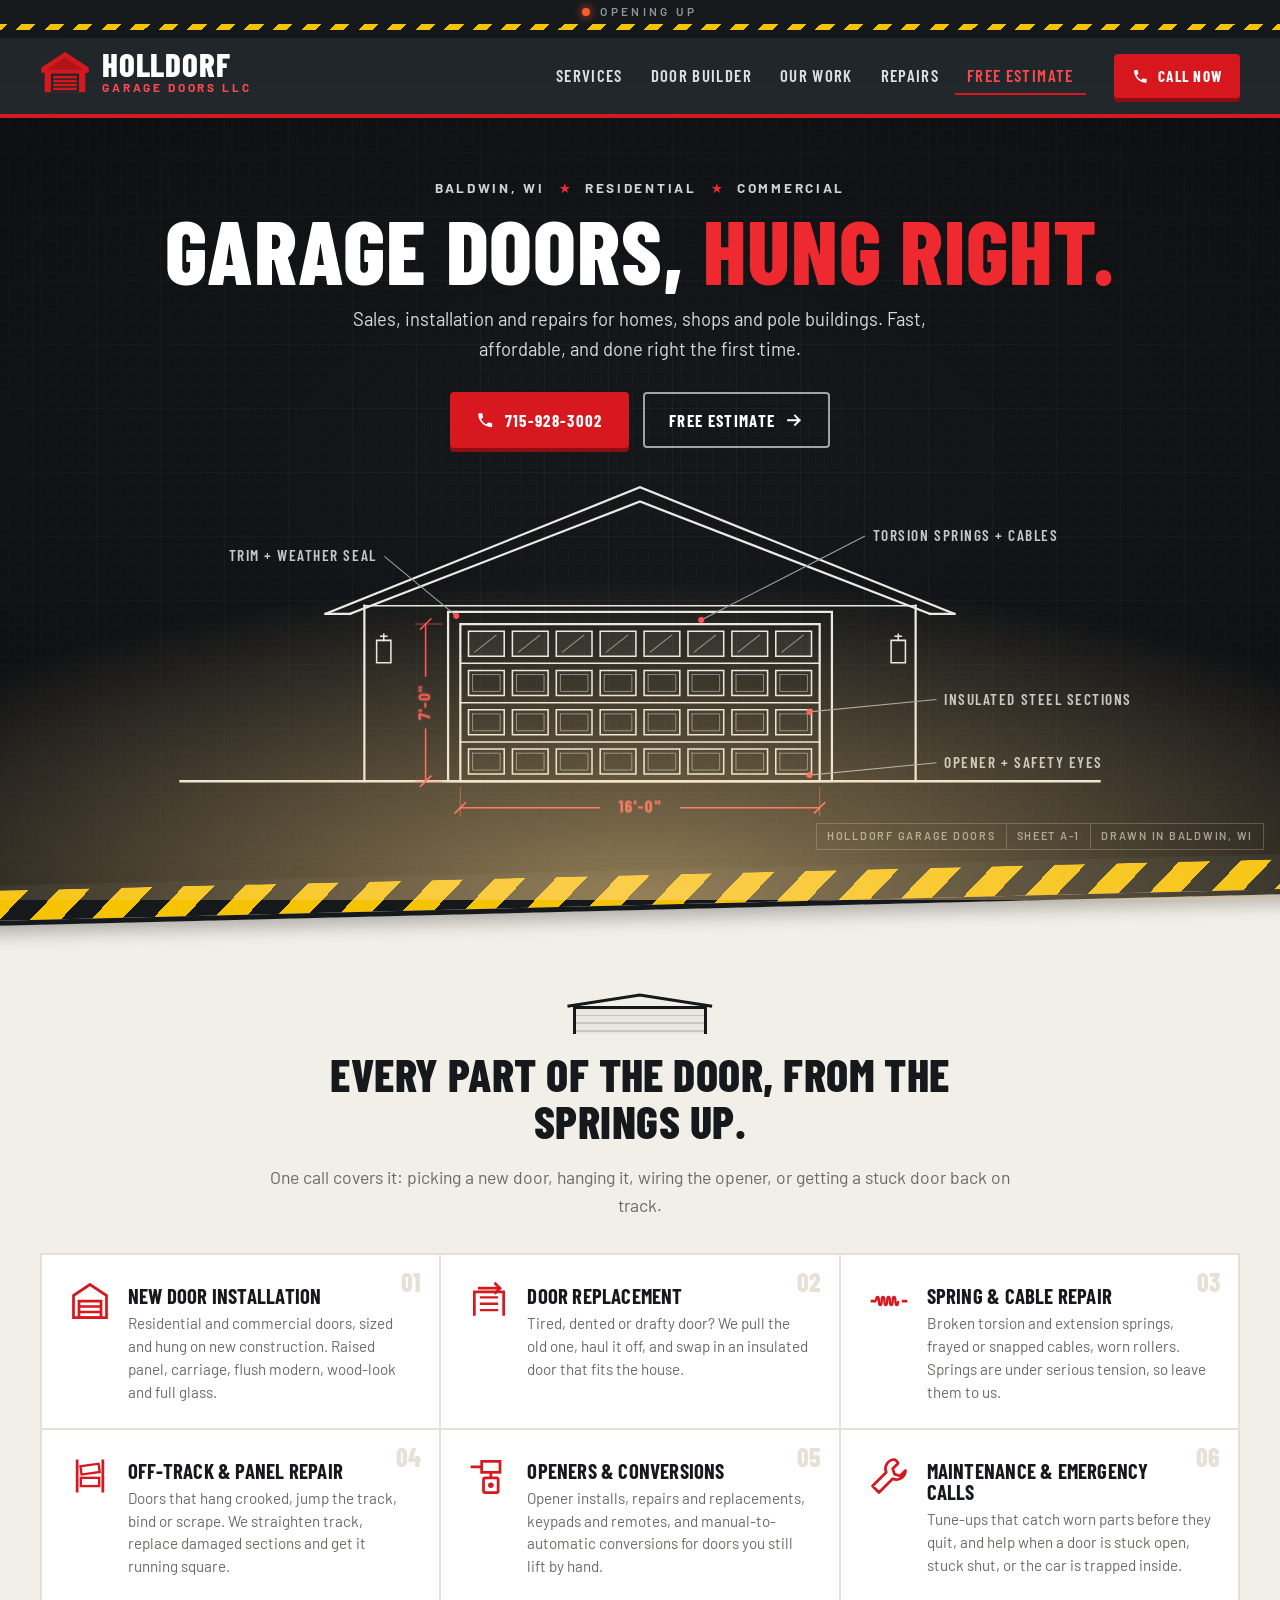
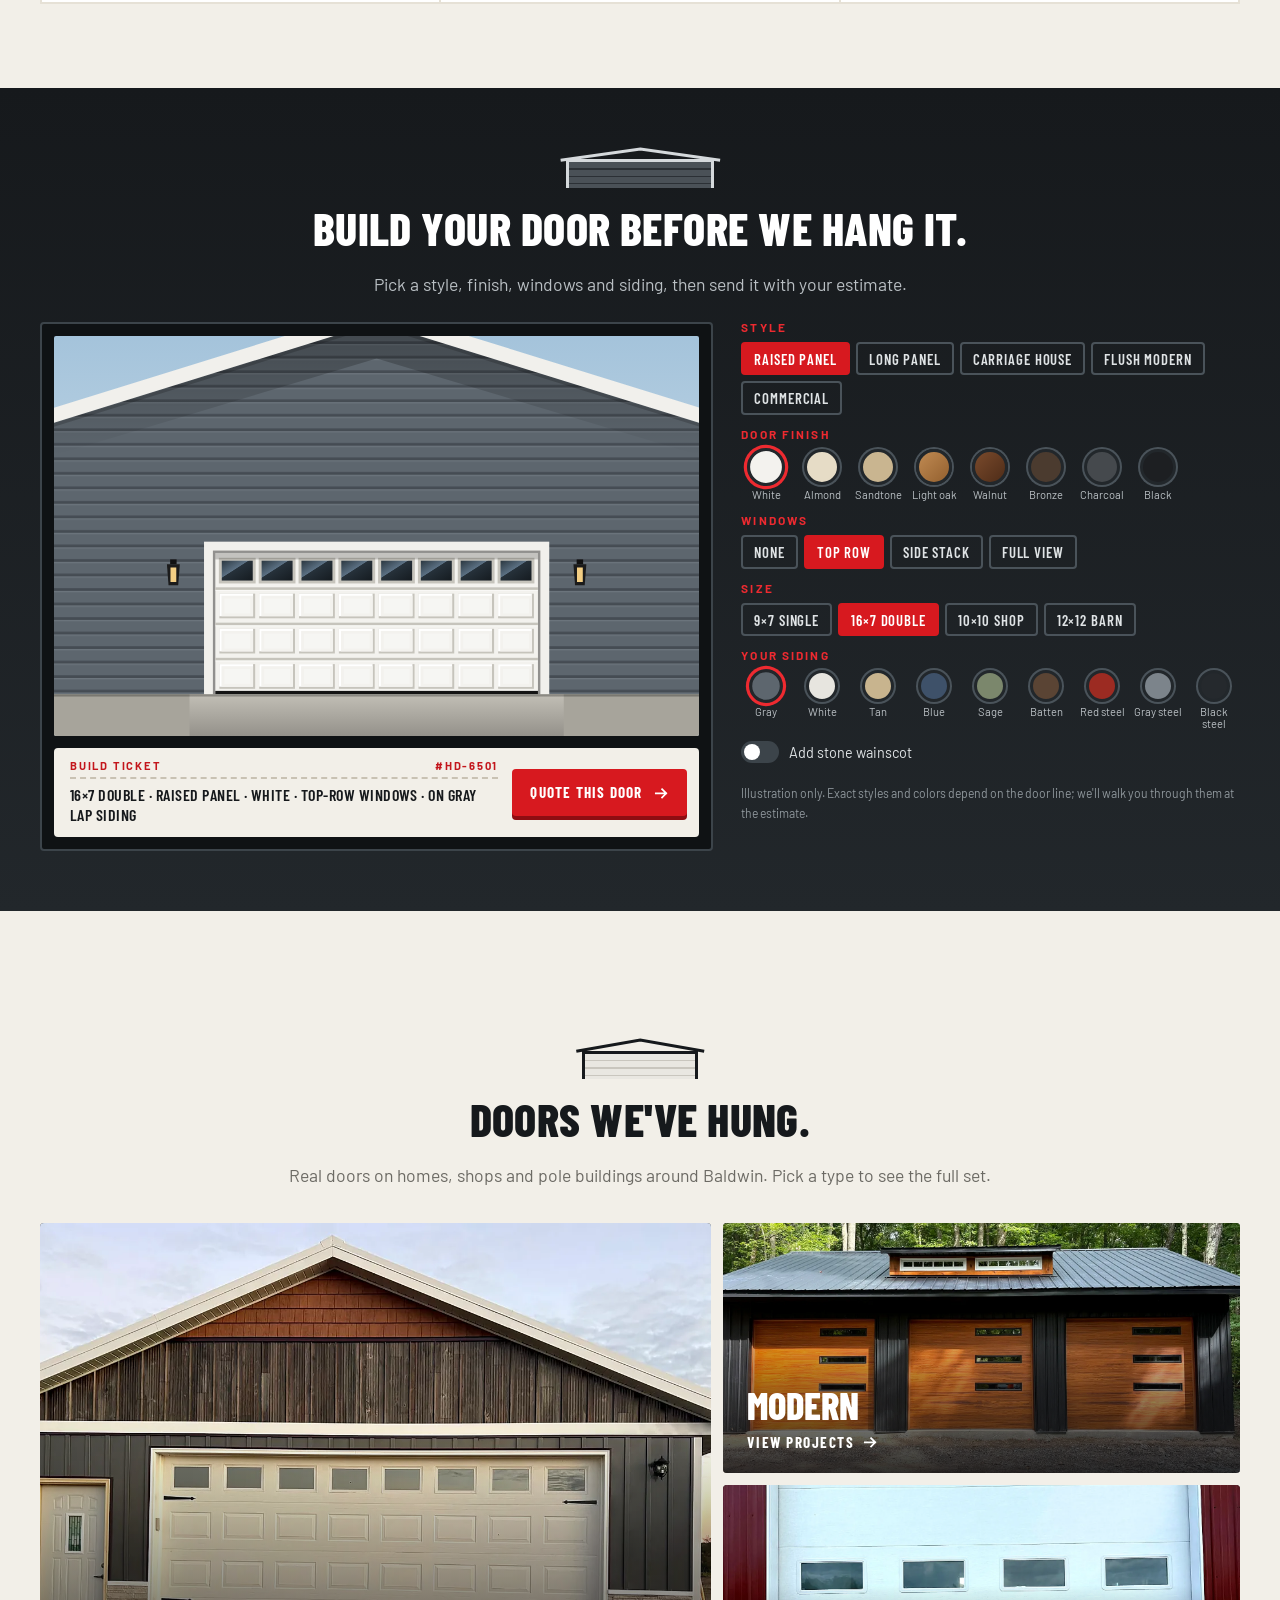
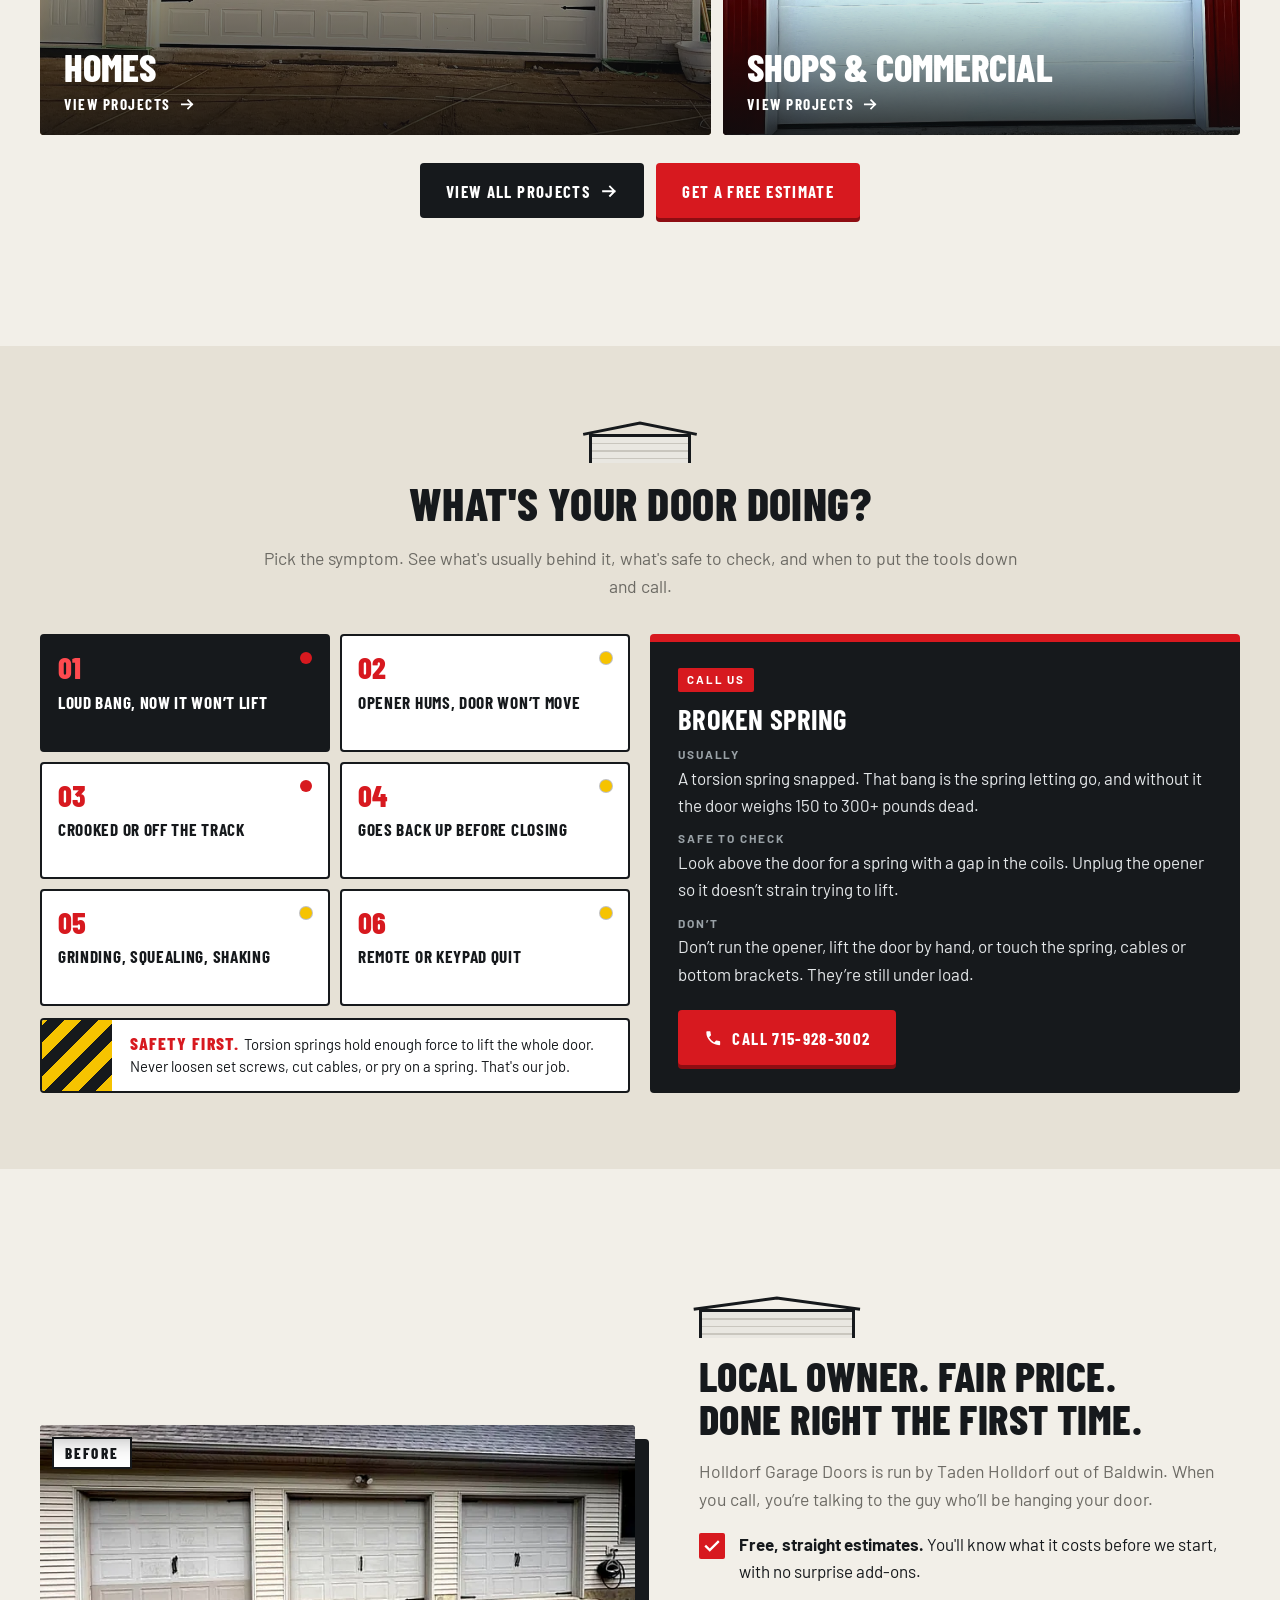
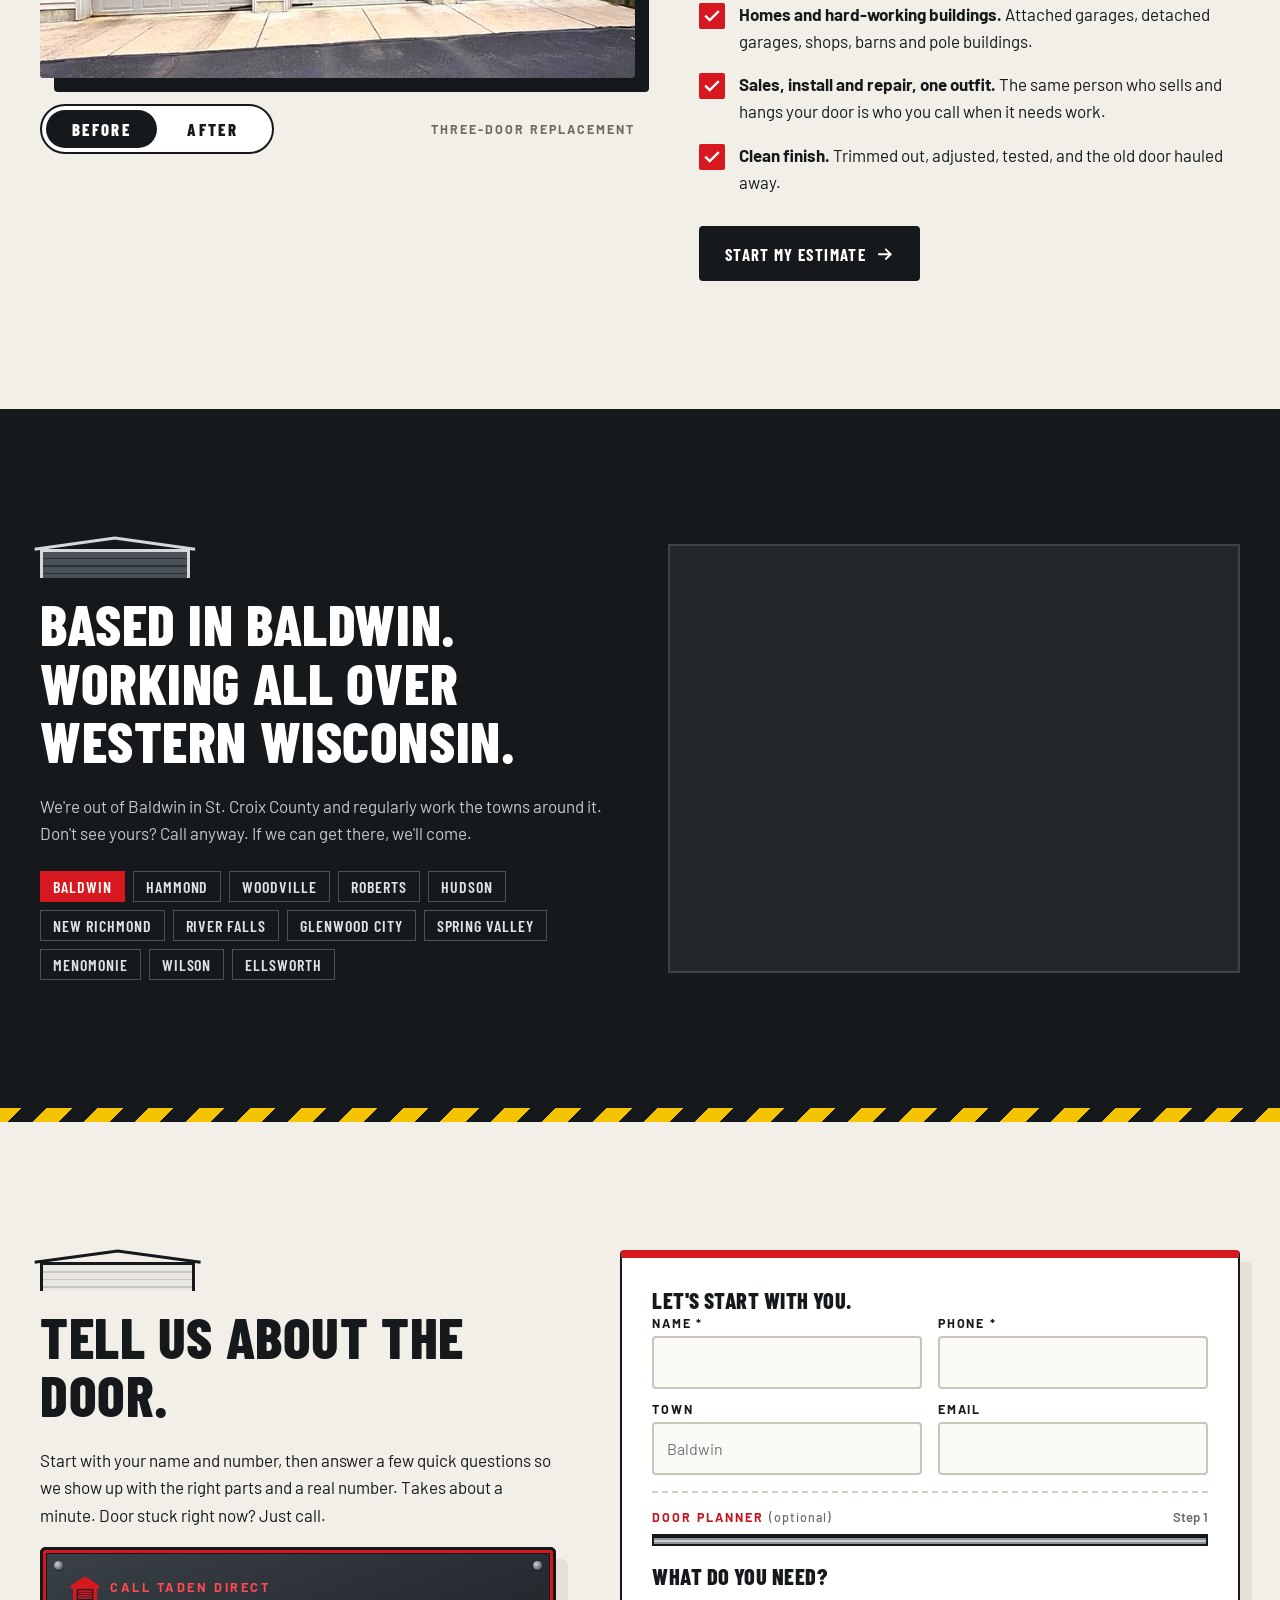
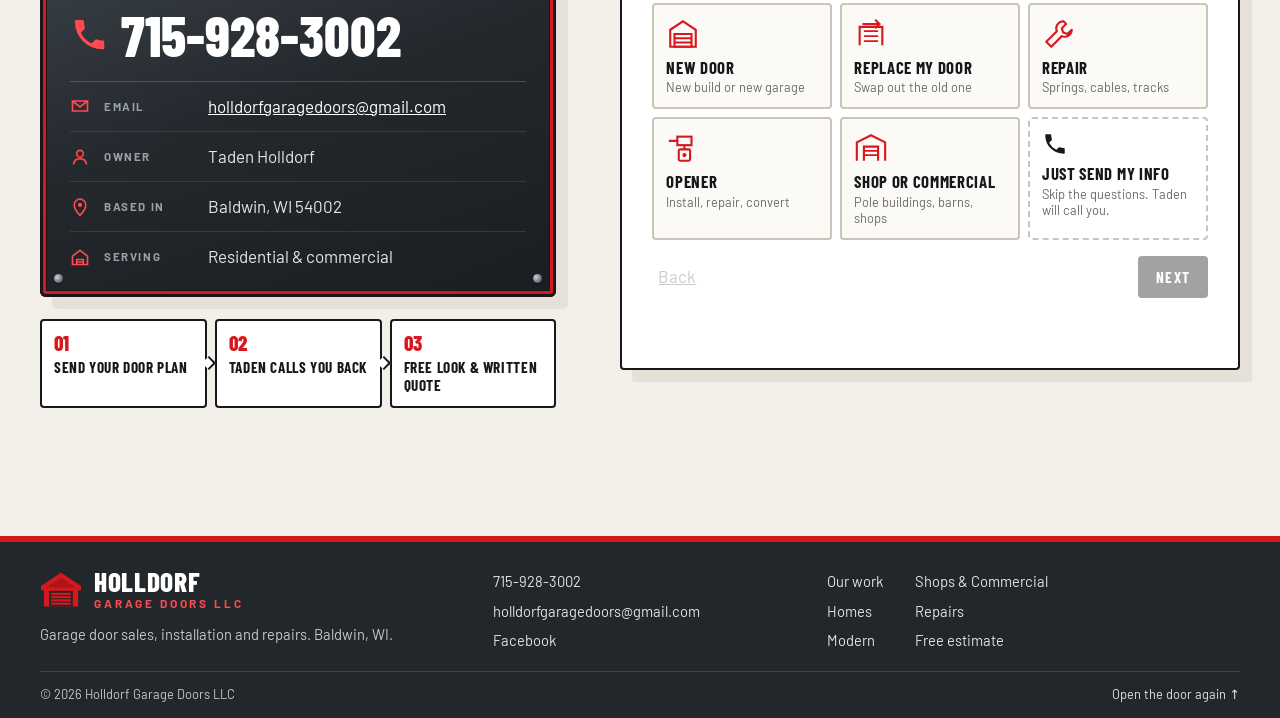
==== commit e9998833: "Redesign: shop-drawing hero, new logo, landing pages, door planner - Hero: centered shop drawing of " ====
--- a/index.html
+++ b/index.html
@@ -5,28 +5,29 @@
 <meta name="viewport" content="width=device-width, initial-scale=1">
 <title>Holldorf Garage Doors | Garage Door Installation &amp; Repair in Baldwin, WI</title>
 <meta name="description" content="Garage door sales, installation and repair. New garage doors, spring and cable repair, and openers for homes, shops and pole buildings around Baldwin, Wisconsin. Residential and commercial. Free estimates: 715-928-3002.">
+<link rel="canonical" href="https://brilliantimpact-media.github.io/holldorf-doors-website/">
+<meta property="og:url" content="https://brilliantimpact-media.github.io/holldorf-doors-website/">
 <meta name="theme-color" content="#d7191f">
 <!-- Form service address (Formspree, Web3Forms, etc.). Leave empty and the form opens an email instead. -->
 <meta name="hd-form-endpoint" content="">
-<link rel="icon" href="favicon-48.png" type="image/png">
+<link rel="icon" href="favicon.svg" type="image/svg+xml">
+<link rel="icon" href="favicon-48.png" type="image/png" sizes="48x48">
 <link rel="apple-touch-icon" href="apple-touch-icon.png">
 <meta property="og:type" content="website">
 <meta property="og:title" content="Holldorf Garage Doors | Baldwin, WI">
 <meta property="og:description" content="New doors, repairs and openers for homes, shops and pole buildings. Free estimates.">
-<meta property="og:image" content="assets/img/og-image.jpg">
+<meta property="og:image" content="https://brilliantimpact-media.github.io/holldorf-doors-website/assets/img/og-image.jpg">
 <link rel="preconnect" href="https://fonts.googleapis.com">
 <link rel="preconnect" href="https://fonts.gstatic.com" crossorigin>
 <link href="https://fonts.googleapis.com/css2?family=Barlow+Condensed:wght@500;600;700;800&family=Barlow:wght@400;500;600;700&display=swap" rel="stylesheet">
-<link rel="stylesheet" href="assets/css/site.css">
-<link rel="preload" as="image" href="assets/img/photos/wood-look-modern-doors-1600.webp">
+<link rel="stylesheet" href="assets/css/site.css?v=202611181426">
 <script>
-  /* Decide on the garage-door intro before first paint so there is no flash. */
+  /* The garage-door intro plays on every load of the homepage (refresh included).
+     Skipped only when arriving at a section link like /#services, so those land straight on the section. */
   (function () {
-    var d = document.documentElement, seen = false;
+    var d = document.documentElement;
     d.classList.add('js');
-    try { seen = sessionStorage.getItem('hd-intro') === '1'; } catch (e) {}
-    if (location.search.indexOf('intro') > -1) seen = false;
-    if (!seen && !location.hash) d.classList.add('intro');
+    if (!location.hash || location.search.indexOf('intro') > -1) d.classList.add('intro');
   })();
 </script>
 <script type="application/ld+json">
@@ -55,7 +56,7 @@
     <div class="di-light"></div>
     <div class="di-door">
       <div class="di-sections"></div>
-      <img class="di-badge" src="assets/img/logo-800.webp" alt="" width="800" height="703">
+      <!-- BUILD:intro-badge --><div class="di-plate" aria-hidden="true"><i class="di-plate__rivet di-plate__rivet--tl"></i><i class="di-plate__rivet di-plate__rivet--tr"></i><i class="di-plate__rivet di-plate__rivet--bl"></i><i class="di-plate__rivet di-plate__rivet--br"></i><svg class="di-plate__mark" viewBox="0 0 64 56" aria-hidden="true"><path class="hd-mark__house" d="M32 2.5 1.5 22.5V29H6v25h52V29h4.5v-6.5Z"/><path class="hd-mark__trim" d="M32 9.5 8.5 25h47Z"/><rect class="hd-mark__door" x="14" y="30" width="36" height="24"/><g class="hd-mark__panels"><rect x="17" y="33" width="30" height="3.2"/><rect x="17" y="38" width="30" height="3.2"/><rect x="17" y="43" width="30" height="3.2"/><rect x="17" y="48" width="30" height="3.2"/></g></svg><span class="di-plate__name">Holldorf</span><span class="di-plate__sub">Garage Doors LLC</span><span class="di-plate__rule"></span><span class="di-plate__town">Baldwin, Wisconsin</span></div><!-- /BUILD:intro-badge -->
       <div class="di-seal"></div>
     </div>
   </div>
@@ -76,15 +77,16 @@
   })();
 </script>
 
-<!-- Shared SVG symbols -->
+<!-- BUILD:sprite -->
 <svg width="0" height="0" style="position:absolute" aria-hidden="true">
   <symbol id="i-phone" viewBox="0 0 24 24"><path fill="currentColor" d="M6.6 10.8a15.1 15.1 0 0 0 6.6 6.6l2.2-2.2c.3-.3.7-.4 1-.2 1.1.4 2.3.6 3.6.6.6 0 1 .4 1 1V20c0 .6-.4 1-1 1A17 17 0 0 1 3 4c0-.6.4-1 1-1h3.5c.6 0 1 .4 1 1 0 1.3.2 2.5.6 3.6.1.3 0 .7-.2 1z"/></symbol>
   <symbol id="i-arrow" viewBox="0 0 24 24"><path fill="none" stroke="currentColor" stroke-width="2.4" stroke-linecap="square" d="M4 12h15m-6-6 6 6-6 6"/></symbol>
   <symbol id="i-check" viewBox="0 0 24 24"><path fill="none" stroke="currentColor" stroke-width="3" stroke-linecap="square" d="m4 12.5 5 5L20 6.5"/></symbol>
 </svg>
-
+<!-- /BUILD:sprite -->
 <a class="skip-link" href="#main">Skip to content</a>
 
+<!-- BUILD:header -->
 <div class="topbar">
   <div class="wrap topbar__in">
     <span><b>Free estimates</b> &middot; Residential &amp; commercial &middot; Baldwin, WI</span>
@@ -94,31 +96,25 @@
 
 <header class="site-header" id="top">
   <div class="wrap site-header__in">
-    <a class="brand" href="#top">
-      <img src="assets/img/logo-400.webp" alt="Holldorf Garage Doors" width="400" height="352">
-    </a>
+    <a class="brand" href="#top" aria-label="Holldorf Garage Doors, home"><span class="hd-lockup"><svg class="hd-lockup__icon" viewBox="0 0 64 56" aria-hidden="true"><path class="hd-mark__house" d="M32 2.5 1.5 22.5V29H6v25h52V29h4.5v-6.5Z"/><path class="hd-mark__trim" d="M32 9.5 8.5 25h47Z"/><rect class="hd-mark__door" x="14" y="30" width="36" height="24"/><g class="hd-mark__panels"><rect x="17" y="33" width="30" height="3.2"/><rect x="17" y="38" width="30" height="3.2"/><rect x="17" y="43" width="30" height="3.2"/><rect x="17" y="48" width="30" height="3.2"/></g></svg><span class="hd-lockup__words"><span class="hd-lockup__name">Holldorf</span><span class="hd-lockup__sub">Garage Doors LLC</span></span></span></a>
     <nav class="nav" id="nav" aria-label="Main">
       <a href="#services">Services</a>
       <a href="#builder">Door Builder</a>
       <a href="#work">Our Work</a>
       <a href="#trouble">Repairs</a>
-      <a href="#estimate">Contact</a>
+      <a href="#estimate">Free Estimate</a>
     </nav>
     <a class="btn btn--red btn--sm header-cta" href="tel:+17159283002"><svg><use href="#i-phone"/></svg><span>Call now</span></a>
     <button class="nav-toggle" type="button" aria-controls="nav" aria-expanded="false" aria-label="Menu"><span></span><span></span><span></span></button>
   </div>
 </header>
+<!-- /BUILD:header -->
 
 <main id="main">
 
   <!-- ============ Hero ============ -->
   <section class="hero">
-    <picture class="hero__bg">
-      <source media="(max-width: 700px)" srcset="assets/img/photos/wood-look-modern-doors-800.webp">
-      <img src="assets/img/photos/wood-look-modern-doors-1600.webp" alt="" width="1600" height="1088">
-    </picture>
     <div class="wrap hero__in">
-      <img class="hero__sign" src="assets/img/logo-800.webp" alt="Holldorf Garage Doors: garage door sales, installation and repairs. Taden Holldorf, 715-928-3002" width="800" height="703">
       <div class="hero__copy">
         <p class="hero__kicker"><span>Baldwin, WI</span><span>Residential</span><span>Commercial</span></p>
         <h1 class="hero__title">Garage doors, <span>hung right.</span></h1>
@@ -128,23 +124,21 @@
           <a class="btn btn--ghost" href="#estimate">Free estimate <svg><use href="#i-arrow"/></svg></a>
         </div>
       </div>
-    </div>
-  </section>
-
-  <div class="tape" aria-hidden="true">
-    <div class="tape__track">
-      <span>Free estimates</span><span>Sales</span><span>Installation</span><span>Repairs</span><span>Openers</span><span>Springs &amp; cables</span><span>715-928-3002</span>
-      <span>Free estimates</span><span>Sales</span><span>Installation</span><span>Repairs</span><span>Openers</span><span>Springs &amp; cables</span><span>715-928-3002</span>
-    </div>
-  </div>
-
+      <div class="hero__plan">
+        <!-- BUILD:hero-drawing --><svg class="plan" viewBox="0 30 960 345" role="img" aria-label="Line drawing of a garage with a 16 by 7 foot sectional door, labeled with torsion springs, insulated steel sections, opener, and weather seal"><g style="--d:0s"><path class="ln ln--ground" pathLength="1" d="M30 330H930"/></g><g style="--d:0.15s"><path class="ln" pathLength="1" d="M210 330V158M750 330V158"/><path class="ln" pathLength="1" d="M172 166 480 42 788 166"/><path class="ln" pathLength="1" d="M196 166 480 56 764 166"/><path class="ln" pathLength="1" d="M172 166h24M764 166h24"/><path class="ln ln--thin" pathLength="1" d="M210 158H750"/></g><g style="--d:0.45s"><path class="ln" pathLength="1" d="M292 164h376v166h-376z"/><path class="ln" pathLength="1" d="M304 176h352v154h-352z"/></g><g style="--d:0.75s"><path class="ln ln--thin" pathLength="1" d="M304 214.5h352"/><path class="ln ln--thin" pathLength="1" d="M304 253.0h352"/><path class="ln ln--thin" pathLength="1" d="M304 291.5h352"/><path class="ln ln--thin ln--glass" pathLength="1" d="M312 183.0h35v24.5h-35z"/><path class="ln ln--glint" pathLength="1" d="M318 203.5l21 -16.5"/><path class="ln ln--thin ln--glass" pathLength="1" d="M355 183.0h35v24.5h-35z"/><path class="ln ln--glint" pathLength="1" d="M361 203.5l21 -16.5"/><path class="ln ln--thin ln--glass" pathLength="1" d="M398 183.0h35v24.5h-35z"/><path class="ln ln--glint" pathLength="1" d="M404 203.5l21 -16.5"/><path class="ln ln--thin ln--glass" pathLength="1" d="M441 183.0h35v24.5h-35z"/><path class="ln ln--glint" pathLength="1" d="M447 203.5l21 -16.5"/><path class="ln ln--thin ln--glass" pathLength="1" d="M484 183.0h35v24.5h-35z"/><path class="ln ln--glint" pathLength="1" d="M490 203.5l21 -16.5"/><path class="ln ln--thin ln--glass" pathLength="1" d="M527 183.0h35v24.5h-35z"/><path class="ln ln--glint" pathLength="1" d="M533 203.5l21 -16.5"/><path class="ln ln--thin ln--glass" pathLength="1" d="M570 183.0h35v24.5h-35z"/><path class="ln ln--glint" pathLength="1" d="M576 203.5l21 -16.5"/><path class="ln ln--thin ln--glass" pathLength="1" d="M613 183.0h35v24.5h-35z"/><path class="ln ln--glint" pathLength="1" d="M619 203.5l21 -16.5"/><path class="ln ln--thin" pathLength="1" d="M312 221.5h35v24.5h-35z"/><path class="ln ln--hair" pathLength="1" d="M316 225.5h27v16.5h-27z"/><path class="ln ln--thin" pathLength="1" d="M355 221.5h35v24.5h-35z"/><path class="ln ln--hair" pathLength="1" d="M359 225.5h27v16.5h-27z"/><path class="ln ln--thin" pathLength="1" d="M398 221.5h35v24.5h-35z"/><path class="ln ln--hair" pathLength="1" d="M402 225.5h27v16.5h-27z"/><path class="ln ln--thin" pathLength="1" d="M441 221.5h35v24.5h-35z"/><path class="ln ln--hair" pathLength="1" d="M445 225.5h27v16.5h-27z"/><path class="ln ln--thin" pathLength="1" d="M484 221.5h35v24.5h-35z"/><path class="ln ln--hair" pathLength="1" d="M488 225.5h27v16.5h-27z"/><path class="ln ln--thin" pathLength="1" d="M527 221.5h35v24.5h-35z"/><path class="ln ln--hair" pathLength="1" d="M531 225.5h27v16.5h-27z"/><path class="ln ln--thin" pathLength="1" d="M570 221.5h35v24.5h-35z"/><path class="ln ln--hair" pathLength="1" d="M574 225.5h27v16.5h-27z"/><path class="ln ln--thin" pathLength="1" d="M613 221.5h35v24.5h-35z"/><path class="ln ln--hair" pathLength="1" d="M617 225.5h27v16.5h-27z"/><path class="ln ln--thin" pathLength="1" d="M312 260.0h35v24.5h-35z"/><path class="ln ln--hair" pathLength="1" d="M316 264.0h27v16.5h-27z"/><path class="ln ln--thin" pathLength="1" d="M355 260.0h35v24.5h-35z"/><path class="ln ln--hair" pathLength="1" d="M359 264.0h27v16.5h-27z"/><path class="ln ln--thin" pathLength="1" d="M398 260.0h35v24.5h-35z"/><path class="ln ln--hair" pathLength="1" d="M402 264.0h27v16.5h-27z"/><path class="ln ln--thin" pathLength="1" d="M441 260.0h35v24.5h-35z"/><path class="ln ln--hair" pathLength="1" d="M445 264.0h27v16.5h-27z"/><path class="ln ln--thin" pathLength="1" d="M484 260.0h35v24.5h-35z"/><path class="ln ln--hair" pathLength="1" d="M488 264.0h27v16.5h-27z"/><path class="ln ln--thin" pathLength="1" d="M527 260.0h35v24.5h-35z"/><path class="ln ln--hair" pathLength="1" d="M531 264.0h27v16.5h-27z"/><path class="ln ln--thin" pathLength="1" d="M570 260.0h35v24.5h-35z"/><path class="ln ln--hair" pathLength="1" d="M574 264.0h27v16.5h-27z"/><path class="ln ln--thin" pathLength="1" d="M613 260.0h35v24.5h-35z"/><path class="ln ln--hair" pathLength="1" d="M617 264.0h27v16.5h-27z"/><path class="ln ln--thin" pathLength="1" d="M312 298.5h35v24.5h-35z"/><path class="ln ln--hair" pathLength="1" d="M316 302.5h27v16.5h-27z"/><path class="ln ln--thin" pathLength="1" d="M355 298.5h35v24.5h-35z"/><path class="ln ln--hair" pathLength="1" d="M359 302.5h27v16.5h-27z"/><path class="ln ln--thin" pathLength="1" d="M398 298.5h35v24.5h-35z"/><path class="ln ln--hair" pathLength="1" d="M402 302.5h27v16.5h-27z"/><path class="ln ln--thin" pathLength="1" d="M441 298.5h35v24.5h-35z"/><path class="ln ln--hair" pathLength="1" d="M445 302.5h27v16.5h-27z"/><path class="ln ln--thin" pathLength="1" d="M484 298.5h35v24.5h-35z"/><path class="ln ln--hair" pathLength="1" d="M488 302.5h27v16.5h-27z"/><path class="ln ln--thin" pathLength="1" d="M527 298.5h35v24.5h-35z"/><path class="ln ln--hair" pathLength="1" d="M531 302.5h27v16.5h-27z"/><path class="ln ln--thin" pathLength="1" d="M570 298.5h35v24.5h-35z"/><path class="ln ln--hair" pathLength="1" d="M574 302.5h27v16.5h-27z"/><path class="ln ln--thin" pathLength="1" d="M613 298.5h35v24.5h-35z"/><path class="ln ln--hair" pathLength="1" d="M617 302.5h27v16.5h-27z"/></g><g style="--d:1.2s"><path class="ln ln--thin" pathLength="1" d="M222 192h14v22h-14z"/><path class="ln ln--thin" pathLength="1" d="M226 188h6M229 186v6"/><path class="ln ln--thin" pathLength="1" d="M726 192h14v22h-14z"/><path class="ln ln--thin" pathLength="1" d="M730 188h6M733 186v6"/></g><g style="--d:1.45s"><path class="ln ln--ext" pathLength="1" d="M304 336V364M656 336V364"/><path class="ln ln--dim" pathLength="1" d="M304 356H440.0M520.0 356H656"/><path class="ln ln--dim" pathLength="1" d="M299 361l10 -10M651 361l10 -10"/><path class="ln ln--ext" pathLength="1" d="M286 176H260M286 330H260"/><path class="ln ln--dim" pathLength="1" d="M270 176V227.0M270 279.0V330"/><path class="ln ln--dim" pathLength="1" d="M265 181l10 -10M265 335l10 -10"/></g><g class="fade" style="--d:1.9s"><text class="dim-t" x="480.0" y="361">16'-0"</text><text class="dim-t" x="270" y="258.0" transform="rotate(-90 270 253.0)">7'-0"</text></g><g class="callouts" style="--d:2.0s"><path class="ln ln--lead" pathLength="1" d="M300 168L230 110"/><circle class="dotc" cx="300" cy="168" r="3"/><path class="ln ln--lead" pathLength="1" d="M540 172L700 90"/><circle class="dotc" cx="540" cy="172" r="3"/><path class="ln ln--lead" pathLength="1" d="M646 262L770 250"/><circle class="dotc" cx="646" cy="262" r="3"/><path class="ln ln--lead" pathLength="1" d="M646 324L770 312"/><circle class="dotc" cx="646" cy="324" r="3"/></g><g class="callouts fade" style="--d:2.35s"><text class="call-t" x="222" y="114" text-anchor="end">Trim + weather seal</text><text class="call-t" x="708" y="95" text-anchor="start">Torsion springs + cables</text><text class="call-t" x="778" y="255" text-anchor="start">Insulated steel sections</text><text class="call-t" x="778" y="317" text-anchor="start">Opener + safety eyes</text></g></svg><!-- /BUILD:hero-drawing -->
+      </div>
+    </div>
+    <p class="hero__sheet" aria-hidden="true"><span>Holldorf Garage Doors</span><span>Sheet A-1</span><span>Drawn in Baldwin, WI</span></p>
+  </section>
+
+  <div class="tape" aria-hidden="true"></div>
 
   <!-- ============ Services ============ -->
   <section class="section services" id="services">
     <div class="wrap">
-      <header class="section-head section-head--center" data-reveal>
-        <p class="kicker">What we do</p>
-        <h2>Every part of the door,<br>from the springs up.</h2>
+      <header class="section-head section-head--center section-head--tight" data-reveal>
+        <p class="kicker"><span class="kick"><svg class="kick__roof" viewBox="0 0 100 20" preserveAspectRatio="none" aria-hidden="true"><path d="M1 19 50 1.5 99 19"/></svg><span class="kick__bay"><span class="kick__text">What we do</span><span class="kick__door" aria-hidden="true"></span></span></span></p>
+        <h2>Every part of the door, from the springs up.</h2>
         <p>One call covers it: picking a new door, hanging it, wiring the opener, or getting a stuck door back on track.</p>
       </header>
       <div class="svc-grid">
@@ -191,39 +185,49 @@
   <!-- ============ Door builder ============ -->
   <section class="section builder" id="builder">
     <div class="wrap">
-      <header class="section-head section-head--light section-head--center" data-reveal>
-        <p class="kicker">Door Builder</p>
+      <header class="section-head section-head--light section-head--center section-head--tight" data-reveal>
+        <p class="kicker"><span class="kick"><svg class="kick__roof" viewBox="0 0 100 20" preserveAspectRatio="none" aria-hidden="true"><path d="M1 19 50 1.5 99 19"/></svg><span class="kick__bay"><span class="kick__text">Door Builder</span><span class="kick__door" aria-hidden="true"></span></span></span></p>
         <h2>Build your door before we hang it.</h2>
-        <p>Pick a style, finish and windows and see it on your building. Send the build with your estimate request and we'll price it out.</p>
+        <p>Pick a style, finish, windows and siding, then send it with your estimate.</p>
       </header>
       <div class="builder__grid" data-reveal>
         <div class="builder__stage">
-          <svg id="door-preview" viewBox="0 0 400 260" role="img" aria-label="Preview of the door you built"></svg>
-          <p class="builder__note">Illustration only. Exact styles, colors and windows depend on the door line, and we'll walk you through them at the estimate.</p>
+          <svg id="door-preview" viewBox="0 22 400 248" role="img" aria-label="Preview of the door you built"></svg>
+          <div class="ticket">
+            <div class="ticket__body">
+              <div class="ticket__head"><span>Build ticket</span><span id="ticket-no">#HD-0000</span></div>
+              <p id="build-summary" aria-live="polite"></p>
+            </div>
+            <a class="btn btn--red" href="#estimate" id="quote-build">Quote this door <svg><use href="#i-arrow"/></svg></a>
+          </div>
         </div>
         <form class="builder__controls" id="builder-form" onsubmit="return false">
           <fieldset>
             <legend>Style</legend>
-            <div class="chips" data-opt="style">
+            <div class="chips">
               <label><input type="radio" name="style" value="raised" checked><span>Raised panel</span></label>
+              <label><input type="radio" name="style" value="long"><span>Long panel</span></label>
               <label><input type="radio" name="style" value="carriage"><span>Carriage house</span></label>
               <label><input type="radio" name="style" value="flush"><span>Flush modern</span></label>
               <label><input type="radio" name="style" value="ribbed"><span>Commercial</span></label>
             </div>
           </fieldset>
           <fieldset>
-            <legend>Finish</legend>
-            <div class="swatches" data-opt="finish">
+            <legend>Door finish</legend>
+            <div class="swatches">
               <label title="White"><input type="radio" name="finish" value="white" checked><span style="--sw:#f3f2ee"></span><em>White</em></label>
               <label title="Almond"><input type="radio" name="finish" value="almond"><span style="--sw:#e6dcc6"></span><em>Almond</em></label>
+              <label title="Sandtone"><input type="radio" name="finish" value="sandtone"><span style="--sw:#c9b590"></span><em>Sandtone</em></label>
+              <label title="Light oak wood-look"><input type="radio" name="finish" value="oak"><span style="--sw:linear-gradient(135deg,#c08a52,#93602f)"></span><em>Light oak</em></label>
               <label title="Walnut wood-look"><input type="radio" name="finish" value="walnut"><span style="--sw:linear-gradient(135deg,#7a4a2c,#4e2c18)"></span><em>Walnut</em></label>
+              <label title="Bronze"><input type="radio" name="finish" value="bronze"><span style="--sw:#4b3b2f"></span><em>Bronze</em></label>
               <label title="Charcoal"><input type="radio" name="finish" value="charcoal"><span style="--sw:#45494d"></span><em>Charcoal</em></label>
               <label title="Black"><input type="radio" name="finish" value="black"><span style="--sw:#1d1f22"></span><em>Black</em></label>
             </div>
           </fieldset>
           <fieldset>
             <legend>Windows</legend>
-            <div class="chips" data-opt="windows">
+            <div class="chips">
               <label><input type="radio" name="windows" value="none"><span>None</span></label>
               <label><input type="radio" name="windows" value="top" checked><span>Top row</span></label>
               <label><input type="radio" name="windows" value="side"><span>Side stack</span></label>
@@ -232,103 +236,113 @@
           </fieldset>
           <fieldset>
             <legend>Size</legend>
-            <div class="chips" data-opt="size">
-              <label><input type="radio" name="size" value="9x7"><span>9 &times; 7 single</span></label>
-              <label><input type="radio" name="size" value="16x7" checked><span>16 &times; 7 double</span></label>
-              <label><input type="radio" name="size" value="10x10"><span>10 &times; 10 shop</span></label>
-              <label><input type="radio" name="size" value="12x12"><span>12 &times; 12 barn</span></label>
+            <div class="chips">
+              <label><input type="radio" name="size" value="9x7"><span>9&times;7 single</span></label>
+              <label><input type="radio" name="size" value="16x7" checked><span>16&times;7 double</span></label>
+              <label><input type="radio" name="size" value="10x10"><span>10&times;10 shop</span></label>
+              <label><input type="radio" name="size" value="12x12"><span>12&times;12 barn</span></label>
             </div>
           </fieldset>
           <fieldset>
             <legend>Your siding</legend>
-            <div class="swatches swatches--sm" data-opt="siding">
-              <label title="Gray lap siding"><input type="radio" name="siding" value="gray" checked><span style="--sw:#5d666e"></span><em>Gray</em></label>
-              <label title="White lap siding"><input type="radio" name="siding" value="white"><span style="--sw:#e7e5df"></span><em>White</em></label>
+            <div class="swatches swatches--sm">
+              <label title="Gray lap"><input type="radio" name="siding" value="gray" checked><span style="--sw:#5d666e"></span><em>Gray</em></label>
+              <label title="White lap"><input type="radio" name="siding" value="white"><span style="--sw:#e7e5df"></span><em>White</em></label>
+              <label title="Tan lap"><input type="radio" name="siding" value="tan"><span style="--sw:#c8b48e"></span><em>Tan</em></label>
+              <label title="Blue lap"><input type="radio" name="siding" value="blue"><span style="--sw:#3e5169"></span><em>Blue</em></label>
+              <label title="Sage lap"><input type="radio" name="siding" value="sage"><span style="--sw:#7b876c"></span><em>Sage</em></label>
+              <label title="Brown board &amp; batten"><input type="radio" name="siding" value="batten"><span style="--sw:#5a4434"></span><em>Batten</em></label>
               <label title="Red steel"><input type="radio" name="siding" value="red"><span style="--sw:#9c2b22"></span><em>Red steel</em></label>
+              <label title="Gray steel"><input type="radio" name="siding" value="steel"><span style="--sw:#7c848b"></span><em>Gray steel</em></label>
               <label title="Black steel"><input type="radio" name="siding" value="black"><span style="--sw:#25292d"></span><em>Black steel</em></label>
             </div>
-          </fieldset>
-          <div class="ticket">
-            <div class="ticket__head"><span>Build ticket</span><span id="ticket-no">#HD-0000</span></div>
-            <p id="build-summary" aria-live="polite"></p>
-            <a class="btn btn--red btn--block" href="#estimate" id="quote-build">Quote this door <svg><use href="#i-arrow"/></svg></a>
-          </div>
+            <label class="toggle"><input type="checkbox" name="stone"><span></span>Add stone wainscot</label>
+          </fieldset>
+          <p class="builder__note">Illustration only. Exact styles and colors depend on the door line; we'll walk you through them at the estimate.</p>
         </form>
       </div>
     </div>
   </section>
 
+<!-- BUILD:work -->
   <!-- ============ Work ============ -->
   <section class="section work" id="work">
     <div class="wrap">
-      <header class="section-head section-head--center" data-reveal>
-        <p class="kicker">Our work</p>
+      <header class="section-head section-head--center section-head--tight" data-reveal>
+        <p class="kicker"><span class="kick"><svg class="kick__roof" viewBox="0 0 100 20" preserveAspectRatio="none" aria-hidden="true"><path d="M1 19 50 1.5 99 19"/></svg><span class="kick__bay"><span class="kick__text">Our work</span><span class="kick__door" aria-hidden="true"></span></span></span></p>
         <h2>Doors we've hung.</h2>
-        <div class="filters" role="group" aria-label="Filter photos">
-          <button type="button" class="is-on" data-filter="all">All</button>
-          <button type="button" data-filter="home">Homes</button>
-          <button type="button" data-filter="modern">Modern</button>
-          <button type="button" data-filter="shop">Shops &amp; commercial</button>
-        </div>
+        <p>Real doors on homes, shops and pole buildings around Baldwin. Pick a type to see the full set.</p>
       </header>
-      <div class="gallery" id="gallery">
-        <figure class="g g--wide" data-tags="home modern"><button type="button"><img loading="lazy" src="assets/img/photos/wood-look-modern-doors-800.webp" data-full="assets/img/photos/wood-look-modern-doors-1600.webp" alt="Pair of wood-look flush garage doors with long windows" width="800" height="544"></button><figcaption>Wood-look flush doors with long lites</figcaption></figure>
-        <figure class="g" data-tags="home"><button type="button"><img loading="lazy" src="assets/img/photos/almond-carriage-gable-800.webp" data-full="assets/img/photos/almond-carriage-gable-1600.webp" alt="Almond raised-panel garage door with a window row and black strap hinges" width="800" height="448"></button><figcaption>Almond raised panel with window row</figcaption></figure>
-        <figure class="g" data-tags="modern home"><button type="button"><img loading="lazy" src="assets/img/photos/black-glass-modern-800.webp" data-full="assets/img/photos/black-glass-modern-1600.webp" alt="Black modern garage door with eight glass lites on white siding" width="800" height="428"></button><figcaption>Black modern, eight glass lites</figcaption></figure>
-        <figure class="g" data-tags="home"><button type="button"><img loading="lazy" src="assets/img/photos/walnut-raised-panel-pair-800.webp" data-full="assets/img/photos/walnut-raised-panel-pair-1600.webp" alt="Walnut wood-grain raised-panel double and single garage doors on gray siding" width="800" height="440"></button><figcaption>Walnut raised panel, double + single</figcaption></figure>
-        <figure class="g" data-tags="modern home"><button type="button"><img loading="lazy" src="assets/img/photos/charcoal-flush-side-lites-800.webp" data-full="assets/img/photos/charcoal-flush-side-lites-1600.webp" alt="Charcoal flush garage door with a stack of side windows on new construction" width="800" height="416"></button><figcaption>Charcoal flush with side-stack windows</figcaption></figure>
-        <figure class="g g--tall" data-tags="home"><button type="button"><img loading="lazy" src="assets/img/photos/white-carriage-detached-800.webp" data-full="assets/img/photos/white-carriage-detached-1600.webp" alt="White carriage-style garage door on a new detached garage with dark siding" width="800" height="732"></button><figcaption>White carriage door, detached garage</figcaption></figure>
-        <figure class="g g--wide" data-tags="shop"><button type="button"><img loading="lazy" src="assets/img/photos/black-shop-walnut-doors-800.webp" data-full="assets/img/photos/black-shop-walnut-doors-1600.webp" alt="Three walnut raised-panel garage doors on a black steel shop building" width="800" height="496"></button><figcaption>Three walnut doors on a black steel shop</figcaption></figure>
-        <figure class="g" data-tags="shop"><button type="button"><img loading="lazy" src="assets/img/photos/pole-building-white-door-800.webp" data-full="assets/img/photos/pole-building-white-door-1600.webp" alt="White raised-panel door with window row on a dark steel pole building" width="800" height="424"></button><figcaption>Pole building, white panel door</figcaption></figure>
-        <figure class="g g--tall" data-tags="shop"><button type="button"><img loading="lazy" src="assets/img/photos/red-barn-commercial-800.webp" data-full="assets/img/photos/red-barn-commercial-1600.webp" alt="Tall insulated commercial door with four windows on a red steel barn" width="800" height="805"></button><figcaption>Commercial door, red steel barn</figcaption></figure>
-        <figure class="g g--tall" data-tags="shop"><button type="button"><img loading="lazy" src="assets/img/photos/red-barn-door-and-entry-800.webp" data-full="assets/img/photos/red-barn-door-and-entry-1600.webp" alt="White commercial overhead door beside a service entry door on a red barn" width="800" height="907"></button><figcaption>Overhead door + service entry</figcaption></figure>
-      </div>
-    </div>
-  </section>
+      <div class="mosaic" data-reveal>
+        <a class="mtile mtile--1" href="work/homes/">
+          <img src="assets/img/photos/almond-carriage-gable-1600.webp" alt="Almond raised-panel garage door with a window row and black strap hinges, stone wainscot and wood gable" loading="lazy" width="1600" height="896">
+          <span class="mtile__text"><strong>Homes</strong><span class="mtile__link">View projects <svg><use href="#i-arrow"/></svg></span></span>
+        </a>
+        <a class="mtile mtile--2" href="work/modern/">
+          <img src="assets/img/photos/wood-look-triple-garage-1600.webp" alt="Three wood-look flush garage doors with stacked horizontal windows on a black steel garage in the woods" loading="lazy" width="1600" height="828">
+          <span class="mtile__text"><strong>Modern</strong><span class="mtile__link">View projects <svg><use href="#i-arrow"/></svg></span></span>
+        </a>
+        <a class="mtile mtile--3" href="work/shops-commercial/">
+          <img src="assets/img/photos/red-barn-commercial-1600.webp" alt="Tall insulated commercial overhead door with four windows on a red steel barn" loading="lazy" width="1600" height="1610">
+          <span class="mtile__text"><strong>Shops &amp; Commercial</strong><span class="mtile__link">View projects <svg><use href="#i-arrow"/></svg></span></span>
+        </a>
+      </div>
+      <p class="work-ctas" data-reveal><a class="btn btn--dark" href="work/">View all projects <svg><use href="#i-arrow"/></svg></a><a class="btn btn--red" href="#estimate">Get a free estimate</a></p>
+    </div>
+  </section>
+
+<!-- /BUILD:work -->
 
   <!-- ============ Troubleshooter ============ -->
   <section class="section trouble" id="trouble">
-    <div class="wrap trouble__grid">
-      <header class="section-head" data-reveal>
-        <p class="kicker">Repairs</p>
+    <div class="wrap">
+      <header class="section-head section-head--center section-head--tight" data-reveal>
+        <p class="kicker"><span class="kick"><svg class="kick__roof" viewBox="0 0 100 20" preserveAspectRatio="none" aria-hidden="true"><path d="M1 19 50 1.5 99 19"/></svg><span class="kick__bay"><span class="kick__text">Repairs</span><span class="kick__door" aria-hidden="true"></span></span></span></p>
         <h2>What's your door doing?</h2>
-        <p>Tap the symptom. We'll tell you what's usually behind it, what's safe to check yourself, and when to put the tools down and call.</p>
-        <div class="callout">
-          <b>Safety first.</b> Torsion springs hold enough force to lift the whole door. Never loosen set screws, cut cables, or pry on a spring. That's our job.
-        </div>
+        <p>Pick the symptom. See what's usually behind it, what's safe to check, and when to put the tools down and call.</p>
       </header>
       <div class="diag" data-reveal>
+        <div class="diag__left">
         <div class="diag__list" role="tablist" aria-label="Door symptoms">
-          <button role="tab" type="button" aria-selected="true" data-sym="bang">Loud bang, now it won't lift</button>
-          <button role="tab" type="button" aria-selected="false" data-sym="hum">Opener hums, door doesn't move</button>
-          <button role="tab" type="button" aria-selected="false" data-sym="track">Crooked or off the track</button>
-          <button role="tab" type="button" aria-selected="false" data-sym="reverse">Goes back up before it closes</button>
-          <button role="tab" type="button" aria-selected="false" data-sym="noise">Grinding, squealing, shaking</button>
-          <button role="tab" type="button" aria-selected="false" data-sym="remote">Remote or keypad quit</button>
-        </div>
-        <div class="diag__card" role="tabpanel" id="diag-card" aria-live="polite">
-          <p class="diag__tag"><span id="diag-level" class="lvl"></span></p>
-          <h3 id="diag-title"></h3>
-          <dl>
-            <dt>Usually</dt><dd id="diag-cause"></dd>
-            <dt>Safe to check</dt><dd id="diag-check"></dd>
-            <dt>Don't</dt><dd id="diag-dont"></dd>
-          </dl>
-          <a class="btn btn--red" href="tel:+17159283002"><svg><use href="#i-phone"/></svg> Call 715-928-3002</a>
-        </div>
-      </div>
+            <button role="tab" type="button" aria-selected="true" aria-controls="diag-bang" id="tab-bang" data-sym="bang"><span class="diag__no">01</span><span class="diag__label">Loud bang, now it won’t lift</span><span class="dot dot--call" title="Call us"></span></button>
+            <button role="tab" type="button" aria-selected="false" aria-controls="diag-hum" id="tab-hum" data-sym="hum"><span class="diag__no">02</span><span class="diag__label">Opener hums, door won’t move</span><span class="dot dot--check" title="Check first"></span></button>
+            <button role="tab" type="button" aria-selected="false" aria-controls="diag-track" id="tab-track" data-sym="track"><span class="diag__no">03</span><span class="diag__label">Crooked or off the track</span><span class="dot dot--call" title="Call us"></span></button>
+            <button role="tab" type="button" aria-selected="false" aria-controls="diag-reverse" id="tab-reverse" data-sym="reverse"><span class="diag__no">04</span><span class="diag__label">Goes back up before closing</span><span class="dot dot--check" title="Check first"></span></button>
+            <button role="tab" type="button" aria-selected="false" aria-controls="diag-noise" id="tab-noise" data-sym="noise"><span class="diag__no">05</span><span class="diag__label">Grinding, squealing, shaking</span><span class="dot dot--check" title="Check first"></span></button>
+            <button role="tab" type="button" aria-selected="false" aria-controls="diag-remote" id="tab-remote" data-sym="remote"><span class="diag__no">06</span><span class="diag__label">Remote or keypad quit</span><span class="dot dot--check" title="Check first"></span></button>
+        </div>
+        <div class="safety">
+        <b>Safety first</b>
+        <p>Torsion springs hold enough force to lift the whole door. Never loosen set screws, cut cables, or pry on a spring. That's our job.</p>
+      </div>
+        </div>
+        <div class="diag__panels" id="diag-panels"></div>
+      </div>
+
     </div>
   </section>
 
   <!-- ============ Why ============ -->
   <section class="section why">
     <div class="wrap why__grid">
-      <div class="why__photo" data-reveal>
-        <img loading="lazy" src="assets/img/photos/almond-carriage-gable-1600.webp" alt="Finished garage with an almond raised-panel door, stone wainscot and wood gable at sunset" width="1600" height="896">
-        <span class="why__tag">Finished &amp; cleaned up</span>
-      </div>
+      <figure class="bat" data-reveal data-state="before">
+        <div class="bat__frame">
+          <img class="bat__img bat__img--before" loading="lazy" src="assets/img/photos/before-after-before-1152.webp" srcset="assets/img/photos/before-after-before-700.webp 700w, assets/img/photos/before-after-before-1152.webp 1152w" sizes="(max-width: 1020px) 100vw, 600px" alt="Before: three worn, stained carriage-style garage doors" width="1152" height="490">
+          <img class="bat__img bat__img--after" loading="lazy" src="assets/img/photos/before-after-after-1152.webp" srcset="assets/img/photos/before-after-after-700.webp 700w, assets/img/photos/before-after-after-1152.webp 1152w" sizes="(max-width: 1020px) 100vw, 600px" alt="After: three new almond raised-panel garage doors on the same garage" width="1152" height="490">
+          <span class="bat__tag" aria-live="polite">Before</span>
+          <div class="bat__door" aria-hidden="true"><i></i><i></i><i></i><i></i><b></b><span class="bat__plate"><svg viewBox="0 0 64 56" aria-hidden="true"><path class="hd-mark__house" d="M32 2.5 1.5 22.5V29H6v25h52V29h4.5v-6.5Z"/><rect class="hd-mark__door" x="14" y="30" width="36" height="24"/><g class="hd-mark__panels"><rect x="17" y="33" width="30" height="3.2"/><rect x="17" y="38" width="30" height="3.2"/><rect x="17" y="43" width="30" height="3.2"/><rect x="17" y="48" width="30" height="3.2"/></g></svg>Holldorf</span></div>
+        </div>
+        <div class="bat__bar">
+          <div class="bat__switch" role="group" aria-label="Show the before or after photo">
+            <span class="bat__thumb" aria-hidden="true"></span>
+            <button type="button" data-show="before" aria-pressed="true">Before</button>
+            <button type="button" data-show="after" aria-pressed="false">After</button>
+          </div>
+          <figcaption class="bat__cap">Three-door replacement</figcaption>
+        </div>
+      </figure>
       <div data-reveal>
-        <p class="kicker">Why Holldorf</p>
+        <p class="kicker"><span class="kick"><svg class="kick__roof" viewBox="0 0 100 20" preserveAspectRatio="none" aria-hidden="true"><path d="M1 19 50 1.5 99 19"/></svg><span class="kick__bay"><span class="kick__text">Why Holldorf</span><span class="kick__door" aria-hidden="true"></span></span></span></p>
         <h2>Local owner. Fair price.<br>Done right the first time.</h2>
         <p class="why__lede">Holldorf Garage Doors is run by Taden Holldorf out of Baldwin. When you call, you’re talking to the guy who’ll be hanging your door.</p>
         <ul class="checks">
@@ -346,7 +360,7 @@
   <section class="section area" id="area">
     <div class="wrap area__grid">
       <div data-reveal>
-        <p class="kicker">Service area</p>
+        <p class="kicker"><span class="kick"><svg class="kick__roof" viewBox="0 0 100 20" preserveAspectRatio="none" aria-hidden="true"><path d="M1 19 50 1.5 99 19"/></svg><span class="kick__bay"><span class="kick__text">Service area</span><span class="kick__door" aria-hidden="true"></span></span></span></p>
         <h2>Based in Baldwin.<br>Working all over western Wisconsin.</h2>
         <p>We're out of Baldwin in St. Croix County and regularly work the towns around it. Don't see yours? Call anyway. If we can get there, we'll come.</p>
         <ul class="towns">
@@ -361,76 +375,121 @@
 
   <div class="hazard" aria-hidden="true"></div>
 
-  <!-- ============ Estimate ============ -->
+<!-- BUILD:estimate -->
+  <!-- ============ Estimate (shared: homepage + /free-estimate/) ============ -->
   <section class="section estimate" id="estimate">
     <div class="wrap estimate__grid">
       <div class="estimate__info" data-reveal>
-        <p class="kicker">Free estimate</p>
+        <p class="kicker"><span class="kick"><svg class="kick__roof" viewBox="0 0 100 20" preserveAspectRatio="none" aria-hidden="true"><path d="M1 19 50 1.5 99 19"/></svg><span class="kick__bay"><span class="kick__text">Free estimate</span><span class="kick__door" aria-hidden="true"></span></span></span></p>
         <h2>Tell us about the door.</h2>
-        <p>Fill this out and we'll get back to you to set up a time. In a hurry, or is the door stuck right now? Call.</p>
-        <a class="big-phone" href="tel:+17159283002"><svg><use href="#i-phone"/></svg>715-928-3002</a>
-        <ul class="contact-list">
-          <li><span>Email</span><a href="mailto:holldorfgaragedoors@gmail.com">holldorfgaragedoors@gmail.com</a></li>
-          <li><span>Owner</span>Taden Holldorf</li>
-          <li><span>Based in</span>Baldwin, WI 54002</li>
-          <li><span>Serving</span>Residential &amp; commercial</li>
-        </ul>
-      </div>
-      <form class="estimate__form" id="estimate-form" novalidate data-reveal>
-        <input type="text" name="_gotcha" class="hp" tabindex="-1" autocomplete="off" aria-hidden="true">
-        <div class="field-row">
-          <label class="field"><span>Name *</span><input name="name" autocomplete="name" required></label>
-          <label class="field"><span>Phone *</span><input name="phone" type="tel" autocomplete="tel" required></label>
-        </div>
-        <div class="field-row">
-          <label class="field"><span>Email</span><input name="email" type="email" autocomplete="email"></label>
-          <label class="field"><span>Town</span><input name="town" autocomplete="address-level2" placeholder="Baldwin"></label>
-        </div>
-        <label class="field"><span>What do you need? *</span>
-          <select name="service" required>
-            <option value="">Choose one</option>
-            <option>New door installation</option>
-            <option>Replace an existing door</option>
-            <option>Spring or cable repair</option>
-            <option>Door off track / damaged panel</option>
-            <option>Opener install or repair</option>
-            <option>Maintenance / tune-up</option>
-            <option>Commercial or pole building door</option>
-            <option>Something else</option>
-          </select>
-        </label>
+        <p>Start with your name and number, then answer a few quick questions so we show up with the right parts and a real number. Takes about a minute. Door stuck right now? Just call.</p>
+        <div class="cplate">
+          <i class="cplate__rivet cplate__rivet--tl"></i><i class="cplate__rivet cplate__rivet--tr"></i><i class="cplate__rivet cplate__rivet--bl"></i><i class="cplate__rivet cplate__rivet--br"></i>
+          <p class="cplate__label"><svg class="cplate__mark" viewBox="0 0 64 56" aria-hidden="true"><path class="hd-mark__house" d="M32 2.5 1.5 22.5V29H6v25h52V29h4.5v-6.5Z"/><rect class="hd-mark__door" x="14" y="30" width="36" height="24"/><g class="hd-mark__panels"><rect x="17" y="33" width="30" height="3.2"/><rect x="17" y="38" width="30" height="3.2"/><rect x="17" y="43" width="30" height="3.2"/><rect x="17" y="48" width="30" height="3.2"/></g></svg>Call Taden direct</p>
+          <a class="cplate__phone" href="tel:+17159283002"><svg><use href="#i-phone"/></svg>715-928-3002</a>
+          <ul class="cplate__list">
+            <li><svg viewBox="0 0 24 24" aria-hidden="true"><path d="M3 6h18v12H3z M3 6l9 7 9-7" fill="none" stroke="currentColor" stroke-width="2"/></svg><span>Email</span><a href="mailto:holldorfgaragedoors@gmail.com">holldorfgaragedoors@gmail.com</a></li>
+            <li><svg viewBox="0 0 24 24" aria-hidden="true"><circle cx="12" cy="8" r="4" fill="none" stroke="currentColor" stroke-width="2"/><path d="M4 21c1-4.5 4.2-7 8-7s7 2.5 8 7" fill="none" stroke="currentColor" stroke-width="2"/></svg><span>Owner</span>Taden Holldorf</li>
+            <li><svg viewBox="0 0 24 24" aria-hidden="true"><path d="M12 22s7-7.2 7-12.5A7 7 0 0 0 5 9.5C5 14.8 12 22 12 22z" fill="none" stroke="currentColor" stroke-width="2"/><circle cx="12" cy="9.5" r="2.5" fill="currentColor"/></svg><span>Based in</span>Baldwin, WI 54002</li>
+            <li><svg viewBox="0 0 24 24" aria-hidden="true"><path d="M3 11 12 4l9 7v10H3z" fill="none" stroke="currentColor" stroke-width="2"/><path d="M8 21v-6h8v6M8 18h8" fill="none" stroke="currentColor" stroke-width="2"/></svg><span>Serving</span>Residential &amp; commercial</li>
+          </ul>
+        </div>
+        <ol class="howto">
+          <li><b>01</b><span>Send your door plan</span></li>
+          <li><b>02</b><span>Taden calls you back</span></li>
+          <li><b>03</b><span>Free look &amp; written quote</span></li>
+        </ol>
+      </div>
+
+      <!-- Contact first, then the Door Planner. Follow-up questions depend on the job picked
+           (built in estimate.js); every question has an "Other" option. -->
+      <form class="estimate__form planner" id="estimate-form" novalidate data-reveal data-thanks="thank-you.html">
+        <fieldset class="contact-block">
+          <legend>Let's start with you.</legend>
+          <div class="field-row">
+            <label class="field"><span>Name *</span><input name="name" autocomplete="name" required aria-describedby="err-name"><em class="field-err" id="err-name"></em></label>
+            <label class="field"><span>Phone *</span><input name="phone" type="tel" inputmode="tel" autocomplete="tel" required aria-describedby="err-phone"><em class="field-err" id="err-phone"></em></label>
+          </div>
+          <div class="field-row">
+            <label class="field"><span>Town</span><input name="town" autocomplete="address-level2" placeholder="Baldwin"></label>
+            <label class="field"><span>Email</span><input name="email" type="email" autocomplete="email" aria-describedby="err-email"><em class="field-err" id="err-email"></em></label>
+          </div>
+          <input type="text" name="_gotcha" class="hp" tabindex="-1" autocomplete="off" aria-hidden="true">
+        </fieldset>
+
         <div class="build-pick" id="build-pick" hidden>
           <span>Door Builder pick</span>
           <p></p>
           <button type="button" class="link-btn" id="build-clear">Remove</button>
           <input type="hidden" name="door_builder">
         </div>
-        <label class="field"><span>Details</span><textarea name="details" rows="4" placeholder="Door size, what's going on, best time to reach you..."></textarea></label>
-        <button class="btn btn--red btn--block" type="submit">Send my request <svg><use href="#i-arrow"/></svg></button>
-        <p class="form-msg" id="form-msg" role="status"></p>
+
+        <div class="planner-block">
+          <div class="planner-top">
+            <p class="planner-kicker">Door planner <span>(optional)</span></p>
+            <p class="meter-label" aria-live="polite">Step 1</p>
+          </div>
+          <div class="meter" aria-hidden="true"><div class="meter-door"></div></div>
+
+          <fieldset class="q on" data-key="type" data-single data-label="Job">
+            <legend>What do you need?</legend>
+            <div class="opts opts-icon">
+              <button type="button" class="opt" data-v="New door"><svg viewBox="0 0 48 48" aria-hidden="true"><path d="M6 18 24 6l18 12v24H6z" fill="none" stroke="currentColor" stroke-width="3"/><path d="M12 24h24v18H12z" fill="none" stroke="currentColor" stroke-width="3"/><path d="M12 30h24M12 36h24" stroke="currentColor" stroke-width="2.5"/></svg><strong>New door</strong><span>New build or new garage</span></button>
+              <button type="button" class="opt" data-v="Replace my door"><svg viewBox="0 0 48 48" aria-hidden="true"><path d="M8 40V14h32v26" fill="none" stroke="currentColor" stroke-width="3"/><path d="M14 20h20M14 27h20M14 34h20" stroke="currentColor" stroke-width="2.5"/><path d="m30 4 6 6-6 6" fill="none" stroke="currentColor" stroke-width="3"/><path d="M12 10h24" stroke="currentColor" stroke-width="3"/></svg><strong>Replace my door</strong><span>Swap out the old one</span></button>
+              <button type="button" class="opt" data-v="Repair"><svg viewBox="0 0 48 48" aria-hidden="true"><path d="M30 6a10 10 0 0 0-9 14L6 35l7 7 15-15A10 10 0 0 0 42 18l-6 6-6-2-2-6 6-6a10 10 0 0 0-4-4z" fill="none" stroke="currentColor" stroke-width="3" stroke-linejoin="round"/></svg><strong>Repair</strong><span>Springs, cables, tracks</span></button>
+              <button type="button" class="opt" data-v="Opener"><svg viewBox="0 0 48 48" aria-hidden="true"><rect x="16" y="8" width="20" height="12" fill="none" stroke="currentColor" stroke-width="3"/><path d="M4 14h12M26 20v6" stroke="currentColor" stroke-width="3"/><rect x="18" y="26" width="16" height="16" rx="2" fill="none" stroke="currentColor" stroke-width="3"/><circle cx="26" cy="34" r="3" fill="currentColor"/></svg><strong>Opener</strong><span>Install, repair, convert</span></button>
+              <button type="button" class="opt" data-v="Commercial or pole building"><svg viewBox="0 0 48 48" aria-hidden="true"><path d="M4 42V16L24 6l20 10v26" fill="none" stroke="currentColor" stroke-width="3"/><path d="M14 42V22h20v20" fill="none" stroke="currentColor" stroke-width="3"/><path d="M14 28h20M14 34h20" stroke="currentColor" stroke-width="2.5"/></svg><strong>Shop or commercial</strong><span>Pole buildings, barns, shops</span></button>
+              <button type="submit" class="opt opt-send send-now"><svg viewBox="0 0 24 24" aria-hidden="true"><use href="#i-phone"/></svg><strong>Just send my info</strong><span>Skip the questions. Taden will call you.</span></button>
+            </div>
+          </fieldset>
+
+          <fieldset class="q q-final" data-key="final">
+            <legend>Here's your door plan.</legend>
+            <div class="plan-card">
+              <dl class="plan-list"></dl>
+              <div>
+                <p class="plan-head">What happens next</p>
+                <ul class="plan-expect"></ul>
+              </div>
+            </div>
+            <label class="field final-note"><span class="final-label">Anything else we should know?</span><textarea name="details" rows="3" placeholder="Door size, what's going on, best time to reach you..."></textarea></label>
+            <input type="hidden" name="door_plan">
+            <button class="btn btn--red btn--block send-plan" type="submit">Send my door plan <svg><use href="#i-arrow"/></svg></button>
+          </fieldset>
+
+          <div class="planner-nav">
+            <button type="button" class="link-btn p-back" disabled>Back</button>
+            <button type="button" class="btn btn--dark btn--sm p-next" disabled>Next</button>
+          </div>
+        </div>
+        <p class="form-msg" id="form-msg" role="status" aria-live="polite"></p>
       </form>
     </div>
   </section>
-</main>
-
+
+<!-- /BUILD:estimate --></main>
+
+<!-- BUILD:footer -->
 <footer class="site-footer">
   <div class="wrap footer__grid">
-    <div>
-      <a class="footer__logo" href="#top"><img src="assets/img/logo-400.webp" alt="Holldorf Garage Doors" width="400" height="352" loading="lazy"></a>
-      <p class="footer__blurb">Garage door sales, installation and repairs for homes, shops and pole buildings. Baldwin, Wisconsin.</p>
-    </div>
-    <div>
-      <h4>Call or write</h4>
-      <p><a href="tel:+17159283002">715-928-3002</a><br><a href="mailto:holldorfgaragedoors@gmail.com">holldorfgaragedoors@gmail.com</a><br><a href="https://www.facebook.com/p/Holldorf-Garage-Doors-LLC-61573275539430/">Facebook</a></p>
-    </div>
-    <div>
-      <h4>Jump to</h4>
-      <p><a href="#services">Services</a><br><a href="#builder">Door Builder</a><br><a href="#work">Our Work</a><br><a href="#trouble">Repairs</a></p>
-    </div>
+    <div class="footer__brand">
+      <a class="footer__logo" href="#top" aria-label="Holldorf Garage Doors, home"><span class="hd-lockup"><svg class="hd-lockup__icon" viewBox="0 0 64 56" aria-hidden="true"><path class="hd-mark__house" d="M32 2.5 1.5 22.5V29H6v25h52V29h4.5v-6.5Z"/><path class="hd-mark__trim" d="M32 9.5 8.5 25h47Z"/><rect class="hd-mark__door" x="14" y="30" width="36" height="24"/><g class="hd-mark__panels"><rect x="17" y="33" width="30" height="3.2"/><rect x="17" y="38" width="30" height="3.2"/><rect x="17" y="43" width="30" height="3.2"/><rect x="17" y="48" width="30" height="3.2"/></g></svg><span class="hd-lockup__words"><span class="hd-lockup__name">Holldorf</span><span class="hd-lockup__sub">Garage Doors LLC</span></span></span></a>
+      <p class="footer__blurb">Garage door sales, installation and repairs. Baldwin, WI.</p>
+    </div>
+    <ul class="footer__list">
+      <li><a href="tel:+17159283002">715-928-3002</a></li>
+      <li><a href="mailto:holldorfgaragedoors@gmail.com">holldorfgaragedoors@gmail.com</a></li>
+      <li><a href="https://www.facebook.com/p/Holldorf-Garage-Doors-LLC-61573275539430/">Facebook</a></li>
+    </ul>
+    <ul class="footer__list footer__list--2">
+      <li><a href="work/">Our work</a></li><li><a href="work/homes/">Homes</a></li><li><a href="work/modern/">Modern</a></li><li><a href="work/shops-commercial/">Shops &amp; Commercial</a></li>
+      <li><a href="#trouble">Repairs</a></li>
+      <li><a href="free-estimate/">Free estimate</a></li>
+    </ul>
   </div>
   <div class="wrap footer__base">
     <span>&copy; <span id="yr">2026</span> Holldorf Garage Doors LLC</span>
-    <a href="?intro" class="replay">Open the door again &uarr;</a>
+    <a href="./?intro" class="replay">Open the door again &uarr;</a>
   </div>
 </footer>
 
@@ -443,7 +502,9 @@
   <button class="lb-nav lb-next" type="button" aria-label="Next photo">&rsaquo;</button>
 </div>
 
-<script src="assets/js/builder.js" defer></script>
-<script src="assets/js/main.js" defer></script>
+<script src="assets/js/builder.js?v=202611181426" defer></script>
+<script src="assets/js/main.js?v=202611181426" defer></script>
+<script src="assets/js/estimate.js?v=202611181426" defer></script>
+<!-- /BUILD:footer -->
 </body>
 </html>
--- a/assets/css/site.css
+++ b/assets/css/site.css
@@ -19,12 +19,13 @@
   --head: "Barlow Condensed", "Arial Narrow", sans-serif;
   --body: "Barlow", system-ui, -apple-system, "Segoe UI", sans-serif;
   --mark-door: var(--ink);
+  --hdr: 80px;
 }
 
 *, *::before, *::after { box-sizing: border-box; }
 html { scroll-behavior: smooth; scroll-padding-top: 84px; -webkit-text-size-adjust: 100%; }
 body { margin: 0; background: var(--paper); color: var(--ink); font: 400 17px/1.6 var(--body); overflow-x: hidden; }
-img { max-width: 100%; display: block; }
+img { max-width: 100%; height: auto; display: block; }
 a { color: inherit; }
 h1, h2, h3, h4 { font-family: var(--head); line-height: 1.02; margin: 0 0 .4em; text-transform: uppercase; letter-spacing: .01em; }
 h2 { font-size: clamp(2.2rem, 4.6vw, 3.6rem); font-weight: 800; }
@@ -37,8 +38,20 @@
 .skip-link:focus { left: 8px; }
 :focus-visible { outline: 3px solid var(--red); outline-offset: 3px; }
 
-.kicker { font: 700 .82rem/1 var(--body); letter-spacing: .18em; text-transform: uppercase; color: var(--rust); margin-bottom: 14px; display: flex; align-items: center; gap: 10px; flex-wrap: wrap; }
-.kicker::before { content: ""; width: 26px; height: 4px; background: var(--red); }
+.kicker { font: 700 .8rem/1 var(--body); letter-spacing: .2em; text-transform: uppercase; color: var(--rust); margin-bottom: 16px; display: flex; }
+/* Section label drawn as a tiny garage; its door rolls up when the section scrolls in */
+.kick { display: inline-flex; flex-direction: column; color: var(--ink); }
+.kick__roof { display: block; width: calc(100% + 14px); height: 13px; margin: 0 -7px -1.5px; overflow: visible; }
+.kick__roof path { fill: none; stroke: currentColor; stroke-width: 3; stroke-linejoin: miter; vector-effect: non-scaling-stroke; }
+.kick__bay { position: relative; display: block; border: 3px solid currentColor; border-bottom: 0; padding: 7px 14px 6px; overflow: hidden; }
+.kick__text { display: block; color: var(--rust); white-space: nowrap; }
+.kick__door { display: none; }
+.js .kick__door { display: block; position: absolute; inset: 0; background: repeating-linear-gradient(180deg, #e9e7e1 0 6px, #c9c6be 6px 7.5px); transition: transform .9s cubic-bezier(.6,.02,.3,1) .1s; }
+.js .kick.is-open .kick__door { transition-delay: .3s; }
+.js .kick.is-open .kick__door { transform: translateY(-101%); }
+.section-head--light .kick, .area .kick { color: #d5d9dc; }
+.section-head--light .kick__text, .area .kick__text { color: #ff4a4f; }
+.js .section-head--light .kick__door, .js .area .kick__door { background: repeating-linear-gradient(180deg, #4a5157 0 6px, #2b3035 6px 7.5px); }
 .stamp { font-family: var(--head); font-size: .9rem; letter-spacing: .12em; border: 2px solid currentColor; padding: 4px 8px 3px; transform: rotate(-2deg); display: inline-block; }
 
 /* Buttons */
@@ -62,9 +75,17 @@
 .site-header { position: sticky; top: 0; z-index: 50; background: var(--steel); color: var(--white); border-bottom: 4px solid var(--red); transition: box-shadow .2s; }
 .site-header.is-stuck { box-shadow: 0 6px 24px rgba(0,0,0,.35); }
 .site-header__in { display: flex; align-items: center; gap: 28px; min-height: 76px; }
-.brand { display: block; flex: none; line-height: 0; }
-.brand img { height: 64px; width: auto; filter: drop-shadow(0 2px 6px rgba(0,0,0,.35)); transition: height .2s; }
-.site-header.is-stuck .brand img { height: 54px; }
+.brand { display: block; flex: none; text-decoration: none; }
+/* Logo: garage mark on the side, HOLLDORF big, GARAGE DOORS LLC underneath */
+.hd-mark__house { fill: var(--mark-fg, var(--red)); }
+.hd-mark__trim { fill: var(--mark-trim, rgba(0,0,0,.18)); }
+.hd-mark__door { fill: var(--mark-door, var(--ink)); }
+.hd-mark__panels { fill: var(--mark-panel, var(--mark-fg, var(--red))); }
+.hd-lockup { display: inline-flex; align-items: center; gap: 12px; color: var(--white); --mark-door: var(--steel); }
+.hd-lockup__icon { width: 50px; height: 44px; flex: none; }
+.hd-lockup__words { display: flex; flex-direction: column; line-height: 1; }
+.hd-lockup__name { font: 800 2.05rem/.82 var(--head); text-transform: uppercase; letter-spacing: .025em; color: var(--white); }
+.hd-lockup__sub { margin-top: 5px; font: 700 .74rem/1 var(--body); letter-spacing: .24em; text-transform: uppercase; color: #ff4a4f; }
 .nav { display: flex; gap: 4px; margin-left: auto; }
 .nav a { font: 600 1.05rem/1 var(--head); letter-spacing: .08em; text-transform: uppercase; text-decoration: none; padding: 10px 12px; color: #dfe3e5; border-bottom: 2px solid transparent; }
 .nav a:hover, .nav a.is-active { color: #ff4a4f; border-bottom-color: var(--red); }
@@ -74,37 +95,53 @@
 .nav-toggle[aria-expanded="true"] span:nth-child(2) { opacity: 0; }
 .nav-toggle[aria-expanded="true"] span:nth-child(3) { transform: translateY(-8px) rotate(-45deg); }
 
-/* Hero: centered "shop sign" layout */
-.hero { position: relative; color: var(--white); background: var(--ink); overflow: hidden; display: grid; place-items: center; min-height: min(90vh, 900px); text-align: center; }
-.hero__bg img { position: absolute; inset: 0; width: 100%; height: 100%; object-fit: cover; object-position: 50% 62%; }
-.hero::before { content: ""; position: absolute; inset: 0; z-index: 1; background: radial-gradient(ellipse 70% 75% at 50% 52%, rgba(12,13,15,.86) 0%, rgba(12,13,15,.72) 45%, rgba(12,13,15,.35) 100%); }
-.hero::after { content: ""; position: absolute; left: 0; right: 0; bottom: 0; height: 30%; z-index: 1; background: linear-gradient(transparent, rgba(12,13,15,.75)); }
-.hero__in { position: relative; z-index: 2; padding: clamp(48px, 8vh, 96px) 0 clamp(56px, 9vh, 104px); display: flex; flex-direction: column; align-items: center; }
-.hero__sign { width: clamp(220px, 24vw, 320px); height: auto; filter: drop-shadow(0 18px 30px rgba(0,0,0,.55)); margin-bottom: 26px; }
+/* Hero: centered shop drawing on a drafting grid */
+.hero { position: relative; color: var(--white); background-color: #15181b; overflow: hidden; text-align: center;
+  background-image: radial-gradient(ellipse 80% 70% at 50% 45%, transparent 0%, rgba(10,11,13,.75) 100%),
+    linear-gradient(rgba(255,255,255,.045) 1px, transparent 1px), linear-gradient(90deg, rgba(255,255,255,.045) 1px, transparent 1px),
+    linear-gradient(rgba(255,255,255,.02) 1px, transparent 1px), linear-gradient(90deg, rgba(255,255,255,.02) 1px, transparent 1px);
+  background-size: 100% 100%, 64px 64px, 64px 64px, 16px 16px, 16px 16px; background-position: center; }
+.hero__in { position: relative; padding: clamp(44px, 7vh, 80px) 0 clamp(52px, 7vh, 76px); display: flex; flex-direction: column; align-items: center; }
 .hero__copy { display: flex; flex-direction: column; align-items: center; }
-.hero__kicker { display: flex; gap: 0; justify-content: center; flex-wrap: wrap; margin: 0 0 14px; font: 700 .85rem/1 var(--body); letter-spacing: .2em; text-transform: uppercase; color: #e8e4da; }
-.hero__kicker span + span::before { content: "\2605"; color: var(--red); margin: 0 14px; letter-spacing: 0; }
-.hero__title { font-size: clamp(3rem, 7.4vw, 6.4rem); font-weight: 800; line-height: .9; margin-bottom: 18px; text-shadow: 0 4px 24px rgba(0,0,0,.4); }
+.hero__kicker { display: flex; justify-content: center; flex-wrap: wrap; margin: 0 0 14px; font: 700 .85rem/1 var(--body); letter-spacing: .2em; text-transform: uppercase; color: #cfd3d6; }
+.hero__kicker span + span::before { content: "\2605"; color: var(--red-2); margin: 0 14px; letter-spacing: 0; }
+.hero__title { font-size: clamp(3rem, 7vw, 6.2rem); font-weight: 800; line-height: .9; margin-bottom: 16px; }
 .hero__title span { color: var(--red-2); white-space: nowrap; }
-.hero__lede { max-width: 36em; font-size: 1.18rem; color: #e3e5e6; }
-.hero__ctas { display: flex; gap: 14px; flex-wrap: wrap; justify-content: center; margin-top: 18px; }
-/* hero entrance (plays as the door lifts) */
-.js .hero__sign, .js .hero__copy > * { opacity: 0; transform: translateY(26px); transition: opacity .8s ease, transform .8s cubic-bezier(.2,.7,.2,1); }
-.js .hero__sign { transform: translateY(-30px) scale(.92); }
-.hero-in .hero__sign, .hero-in .hero__copy > * { opacity: 1; transform: none; }
-.hero-in .hero__copy > :nth-child(1) { transition-delay: .15s; }
-.hero-in .hero__copy > :nth-child(2) { transition-delay: .22s; }
-.hero-in .hero__copy > :nth-child(3) { transition-delay: .3s; }
-.hero-in .hero__copy > :nth-child(4) { transition-delay: .38s; }
-
-/* Caution-tape marquee */
-.tape { position: relative; z-index: 5; margin: -26px -2% 0; transform: rotate(-1.4deg); background: var(--caution); border-block: 5px solid var(--ink); overflow: hidden; box-shadow: 0 8px 18px rgba(0,0,0,.28); }
-.tape::before, .tape::after { content: ""; position: absolute; left: 0; right: 0; height: 7px; background: repeating-linear-gradient(-45deg, var(--ink) 0 9px, transparent 9px 18px); }
-.tape::before { top: 0; } .tape::after { bottom: 0; }
-.tape__track { display: flex; width: max-content; padding: 15px 0 13px; animation: tape 38s linear infinite; }
-.tape__track span { font: 800 1.35rem/1 var(--head); letter-spacing: .14em; text-transform: uppercase; color: var(--ink); white-space: nowrap; }
-.tape__track span::after { content: "\2605"; margin: 0 26px; font-size: .9em; }
-@keyframes tape { to { transform: translateX(-50%); } }
+.hero__lede { max-width: 36em; font-size: 1.15rem; color: #d9dcde; }
+.hero__ctas { display: flex; gap: 14px; flex-wrap: wrap; justify-content: center; margin-top: 10px; }
+.hero__plan { width: min(980px, 100%); margin-top: clamp(18px, 3vh, 34px); }
+.plan { width: 100%; height: auto; display: block; overflow: visible; }
+.plan .ln { fill: none; stroke: #eceae4; stroke-width: 2.2; stroke-linecap: square; stroke-linejoin: miter; }
+.plan .ln--thin { stroke-width: 1.5; }
+.plan .ln--hair { stroke-width: .8; stroke: #8d959a; }
+.plan .ln--glass { fill: rgba(255,255,255,.06); }
+.plan .ln--glint { stroke-width: 1; stroke: #8d959a; }
+.plan .ln--ground { stroke-width: 2.6; }
+.plan .ln--dim { stroke: #ff4a4f; stroke-width: 1.5; }
+.plan .ln--ext { stroke: #ff4a4f; stroke-width: 1; stroke-opacity: .6; }
+.plan .ln--lead { stroke: #9aa2a7; stroke-width: 1; }
+.plan .dotc { fill: #ff4a4f; }
+.plan .dim-t { font: 700 17px var(--head); letter-spacing: .06em; fill: #ff4a4f; text-anchor: middle; }
+.plan .call-t { font: 600 15px var(--head); letter-spacing: .1em; text-transform: uppercase; fill: #c3c8cb; }
+.hero__sheet { position: absolute; right: 16px; bottom: 40px; margin: 0; display: flex; border: 1px solid rgba(255,255,255,.22); font: 600 .68rem/1 var(--body); letter-spacing: .16em; text-transform: uppercase; color: #8f979c; }
+.hero__sheet span { padding: 7px 10px; }
+.hero__sheet span + span { border-left: 1px solid rgba(255,255,255,.22); }
+/* draw-in (plays as the door lifts) */
+.js .plan .ln { stroke-dasharray: 1; stroke-dashoffset: 1; }
+.js .plan .dotc, .js .plan .fade { opacity: 0; }
+.hero-in .plan .ln { animation: plan-draw 1.1s cubic-bezier(.5,0,.2,1) forwards; animation-delay: var(--d, 0s); }
+.hero-in .plan .dotc, .hero-in .plan .fade { animation: plan-fade .5s ease forwards; animation-delay: var(--d, 0s); }
+@keyframes plan-draw { to { stroke-dashoffset: 0; } }
+@keyframes plan-fade { to { opacity: 1; } }
+.js .hero__copy > * { opacity: 0; transform: translateY(22px); transition: opacity .8s ease, transform .8s cubic-bezier(.2,.7,.2,1); }
+.hero-in .hero__copy > * { opacity: 1; transform: none; }
+.hero-in .hero__copy > :nth-child(2) { transition-delay: .08s; }
+.hero-in .hero__copy > :nth-child(3) { transition-delay: .16s; }
+.hero-in .hero__copy > :nth-child(4) { transition-delay: .24s; }
+
+/* Slanted caution tape under the hero */
+.tape { position: relative; z-index: 5; height: 40px; margin: -20px -2% 0; transform: rotate(-1.4deg); border-block: 5px solid var(--ink);
+  background: repeating-linear-gradient(-45deg, var(--caution) 0 22px, var(--ink) 22px 44px); box-shadow: 0 8px 18px rgba(0,0,0,.28); }
 
 .hazard { height: 14px; background: repeating-linear-gradient(-45deg, var(--caution) 0 18px, var(--ink) 18px 36px); }
 
@@ -113,53 +150,62 @@
 .section-head { max-width: 660px; margin-bottom: 48px; }
 .section-head p:last-child { font-size: 1.1rem; color: var(--muted); }
 .section-head--light p:last-child { color: #b9bfc3; }
-.section-head--light .kicker { color: var(--red-2); }
 .section-head--center { margin-inline: auto; text-align: center; }
+.section-head--tight { max-width: 760px; margin-bottom: 34px; }
+.section-head--tight h2 { font-size: clamp(2rem, 3.6vw, 2.9rem); }
+.section-head--tight p:last-child { margin-bottom: 0; }
 .section-head--center .kicker { justify-content: center; }
-.section-head--center .kicker::after { content: ""; width: 26px; height: 4px; background: var(--red); }
-.section-head--center .filters { justify-content: center; margin-top: 22px; }
 .section-head--row { max-width: none; display: flex; justify-content: space-between; align-items: end; gap: 24px; flex-wrap: wrap; }
 .section-head--row h2 { margin: 0; }
 
 /* Services */
+.services { padding-block: clamp(56px, 7vw, 84px); }
 .svc-grid { display: grid; grid-template-columns: repeat(3, 1fr); gap: 2px; background: var(--paper-2); border: 2px solid var(--paper-2); }
-.svc { position: relative; background: var(--white); padding: 34px 30px 30px; transition: background .2s, color .2s; overflow: hidden; }
-.svc::after { content: ""; position: absolute; left: 0; right: 0; bottom: 0; height: 5px; background: var(--red); transform: scaleX(0); transform-origin: left; transition: transform .35s; }
+.svc { position: relative; background: var(--white); padding: 24px 26px 24px; display: grid; grid-template-columns: 44px 1fr; gap: 6px 16px; align-content: start; transition: background .2s, color .2s; overflow: hidden; }
+.svc::after { content: ""; position: absolute; left: 0; right: 0; bottom: 0; height: 4px; background: var(--red); transform: scaleX(0); transform-origin: left; transition: transform .35s; }
 .svc:hover { background: var(--steel); color: var(--white); }
 .svc:hover::after { transform: scaleX(1); }
 .svc:hover p { color: #c6cbce; }
-.svc__no { position: absolute; top: 18px; right: 22px; font: 800 3.2rem/1 var(--head); color: var(--paper-2); transition: color .2s; }
+.svc__no { position: absolute; top: 14px; right: 18px; font: 800 1.6rem/1 var(--head); color: var(--paper-2); transition: color .2s; }
 .svc:hover .svc__no { color: var(--steel-3); }
-.svc__icon { width: 52px; height: 52px; color: var(--rust); margin-bottom: 18px; position: relative; }
-.svc:hover .svc__icon { color: var(--red); }
-.svc p { color: var(--muted); margin: 0; font-size: .98rem; }
+.svc__icon { width: 44px; height: 44px; color: var(--red); grid-row: span 2; }
+.svc:hover .svc__icon { color: #ff4a4f; }
+.svc h3 { font-size: 1.3rem; margin: 6px 0 0; padding-right: 30px; }
+.svc p { color: var(--muted); margin: 0; font-size: .95rem; line-height: 1.5; }
 
 /* Builder */
-.builder { background: var(--steel) linear-gradient(180deg, var(--ink), var(--steel)); color: var(--white); }
-.builder__grid { display: grid; grid-template-columns: 1.35fr 1fr; gap: 32px; align-items: start; }
-.builder__stage { position: sticky; top: 100px; background: #0f1214; border: 2px solid var(--steel-3); padding: 14px; border-radius: var(--radius); }
-#door-preview { width: 100%; height: auto; display: block; background: #9fb6c7; }
-.builder__note { font-size: .82rem; color: #8f979c; margin: 12px 4px 0; }
-.builder__controls { display: grid; gap: 22px; }
+.builder { background: var(--steel) linear-gradient(180deg, var(--ink), var(--steel)); color: var(--white); padding-block: clamp(48px, 5vw, 60px); }
+.builder .section-head--tight { margin-bottom: 24px; }
+.builder__grid { display: grid; grid-template-columns: minmax(0, 1.35fr) minmax(0, 1fr); gap: 28px; align-items: start; }
+.builder__stage { background: #0f1214; border: 2px solid var(--steel-3); padding: 12px; border-radius: var(--radius); }
+#door-preview { width: 100%; height: auto; display: block; border-radius: 2px; }
+.builder__note { font-size: .76rem; color: #8f979c; margin: 0; }
+.builder__controls { display: grid; gap: 14px; }
 fieldset { border: 0; padding: 0; margin: 0; min-width: 0; }
-legend { font: 700 .8rem/1 var(--body); letter-spacing: .18em; text-transform: uppercase; color: var(--red-2); margin-bottom: 10px; padding: 0; }
-.chips { display: flex; flex-wrap: wrap; gap: 8px; }
-.chips label, .swatches label { cursor: pointer; position: relative; }
-.chips input, .swatches input { position: absolute; opacity: 0; width: 1px; height: 1px; }
-.chips span { display: inline-block; padding: 10px 14px 9px; border: 2px solid var(--line); border-radius: var(--radius); font: 600 1rem/1 var(--head); letter-spacing: .06em; text-transform: uppercase; color: #dfe3e5; transition: all .15s; }
+legend { font: 700 .74rem/1 var(--body); letter-spacing: .18em; text-transform: uppercase; color: var(--red-2); margin-bottom: 8px; padding: 0; }
+.chips { display: flex; flex-wrap: wrap; gap: 6px; }
+.chips label, .swatches label, .toggle { cursor: pointer; position: relative; }
+.chips input, .swatches input, .toggle input { position: absolute; opacity: 0; width: 1px; height: 1px; }
+.chips span { display: inline-block; padding: 8px 11px 7px; border: 2px solid var(--line); border-radius: var(--radius); font: 600 .92rem/1 var(--head); letter-spacing: .06em; text-transform: uppercase; color: #dfe3e5; transition: all .15s; }
 .chips label:hover span { border-color: #8c959b; }
 .chips input:checked + span { background: var(--red); border-color: var(--red); color: var(--white); }
-.chips input:focus-visible + span, .swatches input:focus-visible + span { outline: 3px solid var(--red); outline-offset: 3px; }
-.swatches { display: flex; flex-wrap: wrap; gap: 14px; }
-.swatches label { display: flex; flex-direction: column; align-items: center; gap: 6px; width: 62px; }
-.swatches span { width: 48px; height: 48px; border-radius: 50%; background: var(--sw); border: 3px solid var(--steel); box-shadow: 0 0 0 2px var(--line); transition: box-shadow .15s, transform .15s; }
-.swatches--sm span { width: 38px; height: 38px; }
-.swatches input:checked + span { box-shadow: 0 0 0 3px var(--red); transform: scale(1.06); }
-.swatches em { font-style: normal; font-size: .78rem; color: #b9bfc3; text-align: center; line-height: 1.1; }
-.ticket { background: var(--paper); color: var(--ink); border-radius: var(--radius); padding: 18px 20px 20px; position: relative; box-shadow: 0 10px 30px rgba(0,0,0,.3); }
-.ticket::before { content: ""; position: absolute; left: 0; right: 0; top: -7px; height: 8px; background: radial-gradient(circle at 7px -1px, transparent 6px, var(--paper) 6.5px) 0 0 / 14px 8px repeat-x; }
-.ticket__head { display: flex; justify-content: space-between; font: 700 .8rem/1 var(--body); letter-spacing: .16em; text-transform: uppercase; color: var(--rust); border-bottom: 2px dashed #c9c2b3; padding-bottom: 10px; margin-bottom: 12px; }
-.ticket p { font: 600 1.15rem/1.35 var(--head); letter-spacing: .03em; text-transform: uppercase; min-height: 3em; }
+.chips input:focus-visible + span, .swatches input:focus-visible + span, .toggle input:focus-visible + span { outline: 3px solid var(--red-2); outline-offset: 3px; }
+.swatches { display: flex; flex-wrap: wrap; gap: 4px 6px; }
+.swatches label { display: flex; flex-direction: column; align-items: center; gap: 4px; width: 50px; }
+.swatches span { width: 36px; height: 36px; border-radius: 50%; background: var(--sw); border: 3px solid var(--steel); box-shadow: 0 0 0 2px var(--line); transition: box-shadow .15s, transform .15s; }
+.swatches--sm span { width: 32px; height: 32px; }
+.swatches input:checked + span { box-shadow: 0 0 0 3px var(--red-2); transform: scale(1.06); }
+.swatches em { font-style: normal; font-size: .7rem; color: #b9bfc3; text-align: center; line-height: 1.1; }
+.toggle { display: inline-flex; align-items: center; gap: 10px; margin-top: 10px; font-size: .9rem; color: #dfe3e5; }
+.toggle span { width: 38px; height: 22px; border-radius: 11px; background: var(--steel-3); position: relative; transition: background .2s; }
+.toggle span::after { content: ""; position: absolute; top: 3px; left: 3px; width: 16px; height: 16px; border-radius: 50%; background: var(--white); transition: transform .2s; }
+.toggle input:checked + span { background: var(--red); }
+.toggle input:checked + span::after { transform: translateX(16px); }
+.ticket { margin-top: 12px; background: var(--paper); color: var(--ink); border-radius: var(--radius); padding: 12px 12px 12px 16px; display: flex; gap: 14px; align-items: center; }
+.ticket__body { flex: 1; min-width: 0; }
+.ticket__head { display: flex; justify-content: space-between; font: 700 .7rem/1 var(--body); letter-spacing: .16em; text-transform: uppercase; color: var(--rust); border-bottom: 2px dashed #c9c2b3; padding-bottom: 6px; margin-bottom: 6px; }
+.ticket p { margin: 0; font: 600 1rem/1.25 var(--head); letter-spacing: .03em; text-transform: uppercase; }
+.ticket .btn { flex: none; padding: 14px 16px 13px; font-size: .95rem; }
 
 /* Gallery */
 .filters { display: flex; flex-wrap: wrap; gap: 6px; }
@@ -189,30 +235,67 @@
 .lb-close { position: absolute; top: 10px; right: 16px; font-size: 2.6rem; }
 
 /* Troubleshooter */
-.trouble { background: var(--paper-2); }
-.trouble__grid { display: grid; grid-template-columns: 1fr 1.25fr; gap: 56px; align-items: start; }
-.callout { border-left: 6px solid var(--rust); background: var(--white); padding: 16px 18px; font-size: .96rem; }
-.callout b { color: var(--rust); text-transform: uppercase; font-family: var(--head); letter-spacing: .06em; font-size: 1.05rem; }
-.diag { display: grid; grid-template-columns: 1fr 1.25fr; background: var(--white); border: 2px solid var(--ink); border-radius: var(--radius); overflow: hidden; }
-.diag__list { display: flex; flex-direction: column; background: var(--ink); }
-.diag__list button { text-align: left; background: none; color: #cfd4d7; border: 0; border-bottom: 1px solid var(--steel-3); padding: 16px 18px; cursor: pointer; font: 600 1.05rem/1.2 var(--head); letter-spacing: .04em; text-transform: uppercase; position: relative; }
-.diag__list button:hover { color: var(--white); background: var(--steel); }
-.diag__list button[aria-selected="true"] { background: var(--red); color: var(--white); }
-.diag__card { padding: 26px 26px 28px; }
-.diag__card.is-swap { animation: card-in .35s ease; }
-@keyframes card-in { from { opacity: 0; transform: translateX(10px); } }
-.lvl { display: inline-block; font: 700 .75rem/1 var(--body); letter-spacing: .16em; text-transform: uppercase; padding: 6px 9px; border-radius: 2px; }
-.lvl--call { background: var(--rust); color: var(--white); }
+.trouble { background: var(--paper-2); padding-block: clamp(56px, 6vw, 76px); }
+.diag__left { display: flex; flex-direction: column; gap: 12px; }
+.diag__left .diag__list { flex: 1; }
+.diag { display: grid; grid-template-columns: minmax(0, 1fr) minmax(0, 1fr); gap: 20px; align-items: stretch; }
+.diag__list { display: grid; grid-template-columns: 1fr 1fr; gap: 10px; }
+.diag__list button { display: flex; flex-direction: column; align-items: flex-start; gap: 10px; text-align: left; background: var(--white); color: var(--ink); border: 2px solid var(--ink); border-radius: var(--radius); padding: 16px 16px 18px; cursor: pointer; position: relative; transition: background .15s, color .15s, transform .15s; }
+.diag__list button:hover { transform: translateY(-2px); box-shadow: 0 4px 0 var(--ink); }
+.diag__list button[aria-selected="true"] { background: var(--ink); color: var(--white); box-shadow: none; transform: none; }
+.diag__no { font: 800 1.9rem/1 var(--head); color: var(--red); }
+.diag__list button[aria-selected="true"] .diag__no { color: #ff4a4f; }
+.diag__label { font: 700 1.08rem/1.15 var(--head); letter-spacing: .04em; text-transform: uppercase; }
+.dot { position: absolute; top: 16px; right: 16px; width: 12px; height: 12px; border-radius: 50%; }
+.dot--call { background: var(--red); }
+.dot--check { background: var(--caution); box-shadow: 0 0 0 1px rgba(0,0,0,.25); }
+.diag__panels { display: grid; background: var(--ink); color: var(--white); border-radius: var(--radius); border-top: 8px solid var(--red); }
+.diag__panel { grid-area: 1 / 1; padding: 26px 28px 28px; visibility: hidden; opacity: 0; transform: translateY(8px); transition: opacity .3s, transform .3s, visibility 0s .3s; display: flex; flex-direction: column; }
+.diag__panel.is-active { visibility: visible; opacity: 1; transform: none; transition: opacity .3s, transform .3s; }
+.diag__panel h3 { font-size: 1.8rem; margin: 12px 0 16px; }
+.diag__panel dl { margin: 0 0 22px; display: grid; gap: 14px; }
+.diag__panel dt { font: 700 .74rem/1 var(--body); letter-spacing: .16em; text-transform: uppercase; color: #9aa2a7; margin-bottom: 4px; }
+.diag__panel dd { margin: 0; color: #e4e7e9; }
+.diag__panel .btn { margin-top: auto; align-self: flex-start; }
+.lvl { align-self: flex-start; display: inline-block; font: 700 .72rem/1 var(--body); letter-spacing: .16em; text-transform: uppercase; padding: 6px 9px; border-radius: 2px; }
+.lvl--call { background: var(--red); color: var(--white); }
 .lvl--check { background: var(--caution); color: var(--ink); }
-.diag__card dl { margin: 0 0 22px; }
-.diag__card dt { font: 700 .78rem/1 var(--body); letter-spacing: .16em; text-transform: uppercase; color: var(--muted); margin-top: 16px; }
-.diag__card dd { margin: 6px 0 0; }
+.safety { display: flex; gap: 18px; align-items: center; background: var(--white); border: 2px solid var(--ink); border-radius: var(--radius); padding: 14px 18px 14px 0; overflow: hidden; }
+.safety b { flex: none; align-self: stretch; display: flex; align-items: center; padding: 0 18px 0 22px; margin: -14px 0; background: repeating-linear-gradient(-45deg, var(--caution) 0 12px, var(--ink) 12px 24px); }
+.safety b { font-size: 0; width: 70px; }
+.safety p { margin: 0; font-size: .93rem; line-height: 1.45; }
+.safety p::before { content: "Safety first. "; font: 800 1.1rem/1 var(--head); letter-spacing: .06em; text-transform: uppercase; color: var(--red); }
 
 /* Why */
 .why__grid { display: grid; grid-template-columns: 1.1fr 1fr; gap: 64px; align-items: center; }
-.why__photo { position: relative; }
-.why__photo img { border-radius: var(--radius); box-shadow: 18px 18px 0 var(--ink); }
-.why__tag { position: absolute; left: -10px; bottom: 28px; background: var(--red); color: var(--white); font: 700 1rem/1 var(--head); letter-spacing: .1em; text-transform: uppercase; padding: 10px 14px; }
+/* Before / after toggle: a garage door drops and lifts to swap the photos */
+.bat { margin: 0; }
+.bat__frame { position: relative; overflow: hidden; border-radius: var(--radius); aspect-ratio: 1152 / 490; background: var(--ink); box-shadow: 14px 14px 0 var(--ink); }
+.bat__img { position: absolute; inset: 0; width: 100%; height: 100%; object-fit: cover; }
+.bat__img--after { visibility: hidden; }
+.bat[data-state="after"] .bat__img--after { visibility: visible; }
+.bat[data-state="after"] .bat__img--before { visibility: hidden; }
+.bat__tag { position: absolute; z-index: 1; top: 12px; left: 12px; font: 800 .95rem/1 var(--head); letter-spacing: .14em; text-transform: uppercase; padding: 7px 11px 6px; background: var(--white); color: var(--ink); border: 2px solid var(--ink); }
+.bat[data-state="after"] .bat__tag { background: var(--red); border-color: var(--red); color: var(--white); }
+.bat__door { position: absolute; inset: 0; z-index: 2; display: flex; flex-direction: column; transform: translateY(-101%); box-shadow: 0 12px 26px rgba(0,0,0,.45); }
+.bat__door i { flex: 1; background: linear-gradient(180deg, #f6f5f1 0%, #e9e8e2 86%, #c9c7c0 92%, #f8f7f3 96%, #dddcd6 100%); position: relative; }
+.bat__door i::before { content: ""; position: absolute; inset: 14% 2.5%; background: repeating-linear-gradient(90deg, #e3e2dc 0 10.6%, transparent 10.6% 12.5%); box-shadow: inset 0 -2px 0 rgba(0,0,0,.04); }
+.bat__door b { height: 7px; background: #1c1c1c; }
+.bat__plate { position: absolute; left: 50%; top: 52%; transform: translate(-50%, -50%); display: inline-flex; align-items: center; gap: 8px; padding: 8px 14px 7px; border-radius: 4px; color: var(--white); --mark-door: #1e2226;
+  font: 800 1.3rem/1 var(--head); letter-spacing: .06em; text-transform: uppercase;
+  background: linear-gradient(160deg, #3a4148, #1a1e22); box-shadow: inset 0 0 0 2px #15181b, inset 0 0 0 4px var(--red), 0 6px 14px rgba(0,0,0,.35); }
+.bat__plate svg { width: 26px; height: 23px; }
+.bat.is-swapping .bat__door { animation: bat-door 1.35s cubic-bezier(.6,.02,.3,1) forwards; }
+@keyframes bat-door { 0% { transform: translateY(-101%); } 38% { transform: translateY(0); } 52% { transform: translateY(0); } 100% { transform: translateY(-101%); } }
+.bat__bar { display: flex; align-items: center; justify-content: space-between; gap: 14px; margin-top: 26px; flex-wrap: wrap; }
+.bat__switch { position: relative; display: inline-grid; grid-template-columns: 1fr 1fr; background: var(--white); border: 2px solid var(--ink); border-radius: 999px; padding: 4px; }
+.bat__switch button { position: relative; z-index: 1; border: 0; background: none; cursor: pointer; padding: 11px 26px 10px; font: 800 1.05rem/1 var(--head); letter-spacing: .14em; text-transform: uppercase; color: var(--ink); border-radius: 999px; transition: color .25s; }
+.bat__switch button[aria-pressed="true"] { color: var(--white); }
+.bat__switch button:focus-visible { outline: 3px solid var(--red); outline-offset: 2px; }
+.bat__thumb { position: absolute; top: 4px; bottom: 4px; left: 4px; width: calc(50% - 4px); border-radius: 999px; background: var(--ink); transition: transform .45s cubic-bezier(.6,.02,.3,1), background .3s; }
+.bat[data-state="after"] .bat__thumb { transform: translateX(100%); background: var(--red); }
+.bat__cap { font: 700 .78rem/1 var(--body); letter-spacing: .16em; text-transform: uppercase; color: var(--muted); }
+.why h2 { font-size: clamp(2rem, 3.3vw, 2.9rem); }
 .why__lede { font-size: 1.1rem; color: var(--muted); }
 .checks { list-style: none; padding: 0; margin: 10px 0 30px; display: grid; gap: 16px; }
 .checks li { display: flex; gap: 14px; }
@@ -221,7 +304,6 @@
 
 /* Area */
 .area { background: var(--ink); color: var(--white); }
-.area .kicker { color: var(--red-2); }
 .area p { color: #c3c8cb; }
 .area__grid { display: grid; grid-template-columns: 1fr 1fr; gap: 56px; align-items: center; }
 .towns { list-style: none; padding: 0; margin: 24px 0 0; display: flex; flex-wrap: wrap; gap: 8px; }
@@ -232,15 +314,33 @@
 
 /* Estimate */
 .estimate__grid { display: grid; grid-template-columns: 1fr 1.2fr; gap: 64px; align-items: start; }
-.big-phone { display: inline-flex; align-items: center; gap: 14px; font: 800 clamp(2.2rem, 4.4vw, 3.3rem)/1 var(--head); text-decoration: none; margin: 10px 0 26px; color: var(--ink); }
-.big-phone svg { width: .8em; height: .8em; color: var(--rust); }
-.big-phone:hover { color: var(--rust); }
-.contact-list { list-style: none; padding: 0; margin: 0; border-top: 2px solid var(--ink); }
-.contact-list li { display: grid; grid-template-columns: 100px 1fr; gap: 12px; padding: 12px 0; border-bottom: 1px solid #d3cdc0; overflow-wrap: anywhere; }
-.contact-list span { font: 700 .78rem/1.9 var(--body); letter-spacing: .14em; text-transform: uppercase; color: var(--muted); }
+/* Contact plate (matches the steel plate on the intro door) */
+.cplate { position: relative; margin-top: 18px; padding: 28px 30px 26px; color: var(--white); border-radius: 6px;
+  background: linear-gradient(160deg, #3a4148 0%, #23282d 45%, #1a1e22 100%);
+  box-shadow: inset 0 0 0 3px #15181b, inset 0 0 0 6px var(--red), inset 0 0 0 7px #15181b, 12px 12px 0 var(--paper-2); }
+.cplate__rivet { position: absolute; width: 9px; height: 9px; border-radius: 50%; background: radial-gradient(circle at 35% 35%, #cfd4d8, #6b737a 60%, #3a4046); box-shadow: 0 1px 1px rgba(0,0,0,.6); }
+.cplate__rivet--tl { top: 14px; left: 14px; } .cplate__rivet--tr { top: 14px; right: 14px; }
+.cplate__rivet--bl { bottom: 14px; left: 14px; } .cplate__rivet--br { bottom: 14px; right: 14px; }
+.cplate__label { display: flex; align-items: center; gap: 10px; margin: 0 0 6px; font: 700 .8rem/1 var(--body); letter-spacing: .2em; text-transform: uppercase; color: #ff4a4f; --mark-door: #1e2226; }
+.cplate__mark { width: 30px; height: 26px; }
+.cplate__phone { display: inline-flex; align-items: center; gap: 12px; font: 800 clamp(2.4rem, 4.6vw, 3.5rem)/1 var(--head); color: var(--white); text-decoration: none; }
+.cplate__phone svg { width: .7em; height: .7em; color: #ff4a4f; }
+.cplate__phone:hover { color: #ffd24a; }
+.cplate__list { list-style: none; margin: 18px 0 0; padding: 0; border-top: 1px solid rgba(255,255,255,.18); }
+.cplate__list li { display: grid; grid-template-columns: 22px 92px 1fr; gap: 12px; align-items: center; padding: 11px 0; border-bottom: 1px solid rgba(255,255,255,.1); overflow-wrap: anywhere; color: #e4e7e9; }
+.cplate__list li:last-child { border-bottom: 0; padding-bottom: 0; }
+.cplate__list svg { width: 20px; height: 20px; color: #ff4a4f; }
+.cplate__list span { font: 700 .72rem/1 var(--body); letter-spacing: .14em; text-transform: uppercase; color: #9aa2a7; }
+.cplate__list a { color: var(--white); }
+.cplate__list a:hover { color: #ffd24a; }
+.howto { list-style: none; margin: 22px 0 0; padding: 0; display: grid; grid-template-columns: repeat(3, 1fr); gap: 8px; counter-reset: none; }
+.howto li { position: relative; background: var(--white); border: 2px solid var(--ink); border-radius: var(--radius); padding: 12px 12px 12px; display: flex; flex-direction: column; gap: 6px; }
+.howto li:not(:last-child)::after { content: ""; position: absolute; right: -9px; top: 50%; width: 10px; height: 10px; transform: translateY(-50%) rotate(45deg); background: var(--white); border-top: 2px solid var(--ink); border-right: 2px solid var(--ink); z-index: 1; }
+.howto b { font: 800 1.3rem/1 var(--head); color: var(--red); }
+.howto span { font: 700 .95rem/1.15 var(--head); letter-spacing: .04em; text-transform: uppercase; }
 .estimate__form { background: var(--white); border: 2px solid var(--ink); border-top: 8px solid var(--red); padding: 30px; border-radius: var(--radius); display: grid; gap: 16px; box-shadow: 12px 12px 0 var(--paper-2); }
 .field-row { display: grid; grid-template-columns: 1fr 1fr; gap: 16px; }
-.field { display: grid; gap: 6px; }
+.field { display: grid; gap: 6px; align-content: start; }
 .field span { font: 700 .78rem/1 var(--body); letter-spacing: .14em; text-transform: uppercase; }
 .field input, .field select, .field textarea { width: 100%; font: inherit; font-size: 1rem; padding: 12px 13px; border: 2px solid #cbc5b8; border-radius: var(--radius); background: #fbfaf7; color: var(--ink); }
 .field input:focus, .field select:focus, .field textarea:focus { outline: none; border-color: var(--ink); background: var(--white); }
@@ -256,14 +356,17 @@
 .form-msg.is-ok { color: #2f6b2f; }
 
 /* Footer */
-.site-footer { background: var(--steel); color: #c3c8cb; padding: 56px 0 24px; border-top: 6px solid var(--red); }
-.footer__grid { display: grid; grid-template-columns: 2fr 1fr 1fr; gap: 40px; }
-.site-footer h4 { color: var(--white); font-size: 1.1rem; letter-spacing: .1em; }
-.site-footer a { text-decoration: none; }
-.site-footer a:hover { color: var(--red); }
-.footer__logo img { width: 150px; height: auto; }
-.footer__blurb { max-width: 28em; margin-top: 16px; }
-.footer__base { display: flex; justify-content: space-between; gap: 16px; flex-wrap: wrap; margin-top: 40px; padding-top: 20px; border-top: 1px solid var(--steel-3); font-size: .88rem; }
+.site-footer { background: var(--steel); color: #c3c8cb; padding: 28px 0 14px; border-top: 6px solid var(--red); font-size: .92rem; }
+.footer__grid { display: grid; grid-template-columns: 1.4fr 1fr 1.4fr; gap: 20px 40px; align-items: start; }
+.footer__logo { text-decoration: none; display: inline-block; }
+.footer__logo .hd-lockup__icon { width: 42px; height: 37px; }
+.footer__logo .hd-lockup__name { font-size: 1.7rem; }
+.footer__blurb { margin: 8px 0 0; }
+.footer__list { list-style: none; margin: 0; padding: 0; display: grid; gap: 6px; }
+.footer__list--2 { grid-template-rows: repeat(3, auto); grid-auto-flow: column; column-gap: 32px; justify-content: start; }
+.site-footer a { text-decoration: none; color: #dfe3e5; }
+.site-footer a:hover { color: #ff4a4f; }
+.footer__base { display: flex; justify-content: space-between; gap: 12px; flex-wrap: wrap; margin-top: 18px; padding-top: 12px; border-top: 1px solid var(--steel-3); font-size: .8rem; }
 .call-bar { display: none; }
 
 /* Reveal on scroll */
@@ -271,6 +374,132 @@
 .js [data-reveal].is-in { opacity: 1; transform: none; }
 .svc-grid .svc:nth-child(3n+2) { transition-delay: .08s; }
 .svc-grid .svc:nth-child(3n) { transition-delay: .16s; }
+
+/* Homepage work tiles */
+.mosaic { display: grid; grid-template-columns: 1.3fr 1fr; grid-template-rows: 250px 250px; gap: 12px; }
+.mtile { position: relative; display: block; overflow: hidden; border-radius: var(--radius); background: var(--steel); color: var(--white); text-decoration: none; }
+.mtile--1 { grid-row: span 2; }
+.mtile img { position: absolute; inset: 0; width: 100%; height: 100%; object-fit: cover; object-position: 50% 62%; transition: transform .7s cubic-bezier(.2,.7,.2,1); }
+.mtile::after { content: ""; position: absolute; inset: 0; background: linear-gradient(180deg, transparent 40%, rgba(12,13,15,.85)); transition: background .3s; }
+.mtile:hover img { transform: scale(1.05); }
+.mtile:hover::after { background: linear-gradient(180deg, rgba(12,13,15,.1) 20%, rgba(12,13,15,.9)); }
+.mtile__text { position: absolute; left: 0; right: 0; bottom: 0; z-index: 1; padding: 22px 24px; display: flex; flex-direction: column; gap: 4px; }
+.mtile__eyebrow { font: 700 .74rem/1 var(--body); letter-spacing: .16em; text-transform: uppercase; color: #ffd24a; }
+.mtile strong { font: 800 clamp(1.8rem, 3vw, 2.6rem)/1 var(--head); text-transform: uppercase; }
+.mtile__link { display: inline-flex; align-items: center; gap: 8px; margin-top: 6px; font: 700 .95rem/1 var(--head); letter-spacing: .1em; text-transform: uppercase; }
+.mtile__link svg { width: 1.1em; height: 1.1em; transition: transform .2s; }
+.mtile:hover .mtile__link svg { transform: translateX(4px); }
+.mtile:focus-visible { outline: 3px solid var(--red); outline-offset: 3px; }
+.work-ctas { display: flex; gap: 12px; justify-content: center; flex-wrap: wrap; margin: 28px 0 0; }
+
+/* ============ Sticky work filter ============ */
+.work-bar { position: sticky; top: var(--hdr, 80px); z-index: 20; display: flex; align-items: center; justify-content: space-between; gap: 12px 20px; flex-wrap: wrap;
+  margin: 0 -12px 18px; padding: 12px; background: rgba(242,239,232,.94); backdrop-filter: blur(8px); -webkit-backdrop-filter: blur(8px); border-bottom: 2px solid var(--ink); }
+.work-bar__more { display: inline-flex; align-items: center; gap: 8px; font: 700 .95rem/1 var(--head); letter-spacing: .08em; text-transform: uppercase; color: var(--red); text-decoration: none; }
+.work-bar__more:hover { color: var(--ink); }
+.work-bar__more svg { width: 1.1em; height: 1.1em; }
+.filters a { border: 2px solid var(--ink); padding: 9px 14px 8px; font: 700 .95rem/1 var(--head); letter-spacing: .07em; text-transform: uppercase; border-radius: var(--radius); text-decoration: none; color: var(--ink); }
+.filters a:hover { background: var(--paper-2); }
+.filters a.is-on, .filters button.is-on { background: var(--ink); color: var(--white); }
+
+/* ============ Inner pages ============ */
+.pg-hero { color: var(--white); text-align: center; background-color: #15181b;
+  background-image: radial-gradient(ellipse 80% 90% at 50% 40%, transparent 0%, rgba(10,11,13,.75) 100%),
+    linear-gradient(rgba(255,255,255,.045) 1px, transparent 1px), linear-gradient(90deg, rgba(255,255,255,.045) 1px, transparent 1px),
+    linear-gradient(rgba(255,255,255,.02) 1px, transparent 1px), linear-gradient(90deg, rgba(255,255,255,.02) 1px, transparent 1px);
+  background-size: 100% 100%, 64px 64px, 64px 64px, 16px 16px, 16px 16px; }
+.pg-hero__in { height: 460px; padding: 0 0 18px; display: flex; flex-direction: column; align-items: center; justify-content: center; }
+.pg-hero .kick { color: #d5d9dc; }
+.pg-hero .kick__text { color: #ff4a4f; }
+.js .pg-hero .kick__door { background: repeating-linear-gradient(180deg, #4a5157 0 6px, #2b3035 6px 7.5px); }
+.pg-hero h1 { font-size: clamp(2.4rem, 5.4vw, 4.4rem); font-weight: 800; margin-bottom: 12px; white-space: nowrap; }
+.pg-hero p { max-width: 40em; min-height: 3.2em; color: #d9dcde; font-size: 1.1rem; }
+.crumbs { display: flex; gap: 10px; flex-wrap: wrap; justify-content: center; font-size: .85rem; color: #9aa2a7; margin-bottom: 24px; }
+.crumbs a { color: #d9dcde; }
+.crumbs a:hover { color: #ff4a4f; }
+.work-tabs { position: sticky; top: var(--hdr, 80px); z-index: 20; background: rgba(242,239,232,.94); backdrop-filter: blur(8px); -webkit-backdrop-filter: blur(8px); border-bottom: 2px solid var(--ink); padding: 12px 0; margin-top: 18px; }
+.work-tabs .filters { justify-content: center; }
+.work-page { padding-top: 32px; padding-bottom: 40px; }
+.work-cat { padding-block: 44px; }
+.work-cat + .work-cat { border-top: 2px solid var(--paper-2); }
+.work-cat__head { display: flex; flex-wrap: wrap; align-items: baseline; gap: 6px 20px; margin-bottom: 20px; }
+.work-cat__head h2 { margin: 0; font-size: clamp(1.8rem, 3vw, 2.4rem); }
+.work-cat__head h2 a { text-decoration: none; }
+.work-cat__head h2 a:hover { color: var(--red); }
+.work-cat__head p { flex: 1 1 320px; margin: 0; color: var(--muted); }
+.gallery--sm { grid-auto-rows: 180px; }
+.work-copy { background: var(--white); }
+.work-copy__grid { display: grid; grid-template-columns: 1.5fr 1fr; gap: 56px; align-items: start; }
+.work-copy h2 { font-size: clamp(2rem, 3.4vw, 2.8rem); }
+.work-copy p { color: #3b3a36; font-size: 1.05rem; }
+.work-copy__side { background: var(--paper); border: 2px solid var(--ink); border-top: 8px solid var(--red); padding: 24px; border-radius: var(--radius); }
+.work-copy__side h3 { font-size: 1.4rem; }
+.checks--sm { margin: 8px 0 22px; gap: 10px; }
+.checks--sm li { align-items: center; font-weight: 500; }
+.checks--sm svg { width: 22px; height: 22px; margin: 0; }
+.work-copy__more { font: 700 .75rem/1 var(--body); letter-spacing: .16em; text-transform: uppercase; color: var(--muted); margin-bottom: 8px; }
+.work-copy__links { display: grid; gap: 6px; }
+.work-copy__links a { display: flex; justify-content: space-between; align-items: center; font: 700 1.05rem/1 var(--head); letter-spacing: .06em; text-transform: uppercase; text-decoration: none; padding: 12px 14px; background: var(--white); border: 2px solid var(--ink); border-radius: var(--radius); }
+.work-copy__links a:hover { background: var(--ink); color: var(--white); }
+.faq { background: var(--paper-2); }
+.faq__in { max-width: 860px; }
+.faq__list { display: grid; gap: 10px; margin-top: 20px; }
+.faq details { background: var(--white); border: 2px solid var(--ink); border-radius: var(--radius); }
+.faq summary { cursor: pointer; list-style: none; padding: 16px 52px 16px 18px; font: 700 1.2rem/1.2 var(--head); letter-spacing: .03em; text-transform: uppercase; position: relative; }
+.faq summary::-webkit-details-marker { display: none; }
+.faq summary::after { content: "+"; position: absolute; right: 18px; top: 50%; transform: translateY(-50%); font-size: 1.6rem; color: var(--red); }
+.faq details[open] summary::after { content: "\2013"; }
+.faq details p { margin: 0; padding: 0 18px 18px; color: #3b3a36; }
+.cta-band { background: var(--ink); color: var(--white); text-align: center; padding: clamp(56px, 7vw, 88px) 0; border-top: 14px solid; border-image: repeating-linear-gradient(-45deg, var(--caution) 0 18px, var(--ink) 18px 36px) 14; }
+.cta-band__in { display: flex; flex-direction: column; align-items: center; }
+.cta-band h2 { font-size: clamp(2rem, 4vw, 3.2rem); }
+.cta-band p { color: #c3c8cb; max-width: 34em; }
+.estimate--page { padding-top: clamp(48px, 6vw, 72px); }
+.estimate h1 { font-size: clamp(2.2rem, 4.6vw, 3.6rem); font-weight: 800; }
+
+/* ============ Estimate planner ============ */
+.contact-block, .planner-block { border: 0; padding: 0; margin: 0; min-width: 0; }
+.contact-block { display: grid; gap: 14px; }
+.contact-block > legend, .planner-block .q > legend { font: 800 1.4rem/1.1 var(--head); text-transform: uppercase; letter-spacing: .02em; color: var(--ink); margin-bottom: 4px; padding: 0; }
+.field-err { font-style: normal; font-size: .82rem; color: var(--rust); min-height: 0; }
+.field-err:empty { display: none; }
+.planner-block { border-top: 2px dashed #d3cdc0; padding-top: 18px; }
+.planner-top { display: flex; justify-content: space-between; align-items: baseline; gap: 12px; }
+.planner-kicker { margin: 0; font: 700 .78rem/1 var(--body); letter-spacing: .16em; text-transform: uppercase; color: var(--rust); }
+.planner-kicker span { color: var(--muted); letter-spacing: .08em; text-transform: none; font-weight: 500; }
+.meter-label { margin: 0; font: 600 .82rem/1 var(--body); color: var(--muted); }
+/* progress meter: a little garage door that rolls up as you go */
+.meter { position: relative; height: 12px; margin: 10px 0 18px; border: 2px solid var(--ink); border-top-width: 4px; overflow: hidden; background: #fff8e0; }
+.meter-door { position: absolute; inset: 0; background: repeating-linear-gradient(180deg, #8b939a 0 2px, #c9ccce 2px 4px); transition: transform .45s cubic-bezier(.6,.02,.3,1); }
+.planner .q { display: none; border: 0; padding: 0; margin: 0; min-width: 0; }
+.planner .q.on { display: block; animation: card-in .3s ease; }
+@keyframes card-in { from { opacity: 0; transform: translateX(10px); } }
+.q-hint { margin: 0 0 10px; color: var(--muted); font-size: .9rem; }
+.opts { display: grid; grid-template-columns: repeat(2, minmax(0, 1fr)); gap: 8px; margin-top: 10px; }
+.opts-icon { grid-template-columns: repeat(3, minmax(0, 1fr)); }
+.opt { display: flex; flex-direction: column; align-items: flex-start; gap: 3px; text-align: left; background: #fbfaf7; border: 2px solid #cbc5b8; border-radius: var(--radius); padding: 12px 12px 11px; cursor: pointer; color: var(--ink); transition: border-color .15s, background .15s, transform .15s; }
+.opt:hover { border-color: var(--ink); transform: translateY(-1px); }
+.opt strong { font: 700 1.05rem/1.1 var(--head); letter-spacing: .04em; text-transform: uppercase; }
+.opt span { font-size: .8rem; color: var(--muted); line-height: 1.3; }
+.opt svg { width: 34px; height: 34px; color: var(--red); margin-bottom: 4px; }
+.opt.sel { background: var(--ink); border-color: var(--ink); color: var(--white); }
+.opt.sel span { color: #b9bfc3; }
+.opt.sel svg { color: #ff4a4f; }
+.opt-send { border-style: dashed; background: transparent; }
+.opt-send svg { color: var(--ink); width: 26px; height: 26px; }
+.planner-nav { display: flex; justify-content: space-between; align-items: center; margin-top: 16px; }
+.planner-nav .link-btn:disabled { opacity: .35; cursor: default; }
+.planner-nav .p-next[hidden] { display: none; }
+.planner-nav .p-next:disabled { opacity: .4; cursor: default; }
+.plan-card { display: grid; grid-template-columns: 1fr 1fr; gap: 18px; background: var(--paper); border: 2px dashed #c9c2b3; padding: 16px; margin: 10px 0 14px; border-radius: var(--radius); }
+.plan-list { margin: 0; display: grid; grid-template-columns: auto 1fr; gap: 6px 12px; font-size: .92rem; }
+.plan-list dt { font: 700 .72rem/1.6 var(--body); letter-spacing: .12em; text-transform: uppercase; color: var(--muted); }
+.plan-list dd { margin: 0; font-weight: 600; }
+.plan-head { font: 700 .72rem/1 var(--body); letter-spacing: .14em; text-transform: uppercase; color: var(--rust); margin-bottom: 8px; }
+.plan-expect { margin: 0; padding-left: 18px; font-size: .9rem; display: grid; gap: 6px; }
+.final-note { margin-bottom: 14px; }
+.q-final.needs-note .final-label { color: var(--rust); }
+.build-pick { margin: 0; }
 
 /* ============ Garage door intro ============ */
 #door-intro { display: none; }
@@ -283,7 +512,19 @@
 .di-sec { flex: 1; display: grid; grid-template-columns: repeat(8, 1fr); gap: 2.2vw; padding: 2.4vh 3vw; background: linear-gradient(180deg, #f6f5f1 0%, #e9e8e2 86%, #c9c7c0 92%, #f8f7f3 96%, #dddcd6 100%); }
 .di-sec i { display: block; border-radius: 2px; background: linear-gradient(180deg, #e2e1db, #f4f3ef); box-shadow: inset 2px 2px 0 #fff, inset -2px -2px 0 #c4c2ba, 0 0 0 3px #e5e4de, 0 0 0 4px #cfcdc5; }
 .di-sec--glass i { background: linear-gradient(160deg, #20282e 0%, #3d4a54 45%, #1b2227 46%, #11161a 100%); box-shadow: 0 0 0 5px #f2f1ec, 0 0 0 6px #c8c6be; }
-.di-badge { position: absolute; left: 50%; top: 55%; transform: translate(-50%, -50%); width: clamp(220px, 30vw, 380px); height: auto; filter: drop-shadow(0 14px 28px rgba(0,0,0,.4)); }
+/* Steel plate bolted to the intro door */
+.di-plate { position: absolute; left: 50%; top: 56%; transform: translate(-50%, -50%); display: flex; flex-direction: column; align-items: center; text-align: center;
+  padding: 30px 46px 24px; color: var(--white); border-radius: 6px; --mark-door: #1e2226;
+  background: linear-gradient(160deg, #3a4148 0%, #23282d 45%, #1a1e22 100%);
+  box-shadow: inset 0 0 0 3px #15181b, inset 0 0 0 6px var(--red), inset 0 0 0 7px #15181b, inset 0 2px 0 9px rgba(255,255,255,.06), 0 18px 40px rgba(0,0,0,.45), 0 2px 0 rgba(255,255,255,.6); }
+.di-plate__rivet { position: absolute; width: 10px; height: 10px; border-radius: 50%; background: radial-gradient(circle at 35% 35%, #cfd4d8, #6b737a 60%, #3a4046); box-shadow: 0 1px 1px rgba(0,0,0,.6); }
+.di-plate__rivet--tl { top: 14px; left: 14px; } .di-plate__rivet--tr { top: 14px; right: 14px; }
+.di-plate__rivet--bl { bottom: 14px; left: 14px; } .di-plate__rivet--br { bottom: 14px; right: 14px; }
+.di-plate__mark { width: 74px; height: 65px; margin-bottom: 10px; filter: drop-shadow(0 2px 3px rgba(0,0,0,.4)); }
+.di-plate__name { font: 800 clamp(3rem, 7vw, 5.2rem)/.8 var(--head); text-transform: uppercase; letter-spacing: .03em; text-shadow: 0 2px 0 rgba(0,0,0,.35); }
+.di-plate__sub { margin-top: 8px; font: 700 clamp(.8rem, 1.4vw, 1rem)/1 var(--body); letter-spacing: .3em; text-transform: uppercase; color: #ff4a4f; }
+.di-plate__rule { width: 70%; height: 2px; margin: 14px 0 10px; background: linear-gradient(90deg, transparent, rgba(255,255,255,.35), transparent); }
+.di-plate__town { font: 600 .72rem/1 var(--body); letter-spacing: .28em; text-transform: uppercase; color: #9aa2a7; }
 .di-seal { height: 12px; background: #1c1c1c; border-top: 2px solid #3a3a3a; }
 .di-header { position: absolute; top: 0; left: 0; right: 0; height: 30px; background: var(--ink); border-bottom: 6px solid; border-image: repeating-linear-gradient(-45deg, var(--caution) 0 10px, var(--ink) 10px 20px) 6; display: flex; align-items: center; justify-content: center; gap: 10px; color: #8f979c; font: 600 .74rem/1 var(--body); letter-spacing: .28em; text-transform: uppercase; transition: transform .5s ease .1s; z-index: 2; }
 .di-led { width: 8px; height: 8px; border-radius: 50%; background: #3b1b14; }
@@ -301,9 +542,10 @@
 
 /* ============ Responsive ============ */
 @media (max-width: 1020px) {
+  .work-copy__grid { grid-template-columns: 1fr; gap: 32px; }
   .svc-grid { grid-template-columns: 1fr 1fr; }
-  .builder__grid, .trouble__grid, .why__grid, .area__grid, .estimate__grid { grid-template-columns: 1fr; gap: 40px; }
-  .builder__stage { position: relative; top: 0; }
+  .builder__grid, .why__grid, .area__grid, .estimate__grid, .diag { grid-template-columns: 1fr; gap: 28px; }
+  .builder__grid { gap: 22px; }
   .gallery { grid-template-columns: repeat(3, 1fr); }
 }
 @media (max-width: 860px) {
@@ -313,48 +555,73 @@
   .nav a { padding: 14px 4px; border-bottom: 1px solid var(--steel-3); font-size: 1.25rem; }
   .nav-toggle { display: block; margin-left: auto; }
   .header-cta { display: none; }
-  .diag { grid-template-columns: 1fr; }
-  .diag__list { flex-direction: row; overflow-x: auto; scrollbar-width: none; }
-  .diag__list button { flex: none; max-width: 210px; border-bottom: 0; border-right: 1px solid var(--steel-3); }
 }
 @media (max-width: 640px) {
+  :root { --hdr: 68px; }
   body { font-size: 16px; padding-bottom: 58px; }
   .topbar__in > span { display: none; }
   .topbar__in { justify-content: center; }
   .site-header__in { min-height: 64px; }
-  .brand img { height: 52px; }
-  .site-header.is-stuck .brand img { height: 46px; }
+  .hd-lockup__icon { width: 42px; height: 37px; }
+  .hd-lockup__name { font-size: 1.75rem; }
+  .hd-lockup__sub { font-size: .64rem; letter-spacing: .2em; }
   .nav { top: 106px; }
   .site-header.is-stuck .nav { top: 68px; }
   .hero { min-height: 0; }
-  .hero::before { background: rgba(12,13,15,.74); }
-  .hero__sign { width: 200px; margin-bottom: 18px; }
+  .plan .callouts { display: none; }
+  .hero__sheet { display: none; }
+  .hero__plan { margin-inline: -8px; width: calc(100% + 16px); }
   .hero__kicker { font-size: .74rem; letter-spacing: .14em; }
   .hero__kicker span + span::before { margin: 0 8px; }
   .hero__ctas { width: 100%; }
   .hero__ctas .btn { flex: 1 1 100%; }
-  .tape__track span { font-size: 1.1rem; }
-  .tape__track span::after { margin: 0 16px; }
+  .tape { height: 30px; }
   .svc-grid { grid-template-columns: 1fr; }
   .gallery { grid-template-columns: 1fr 1fr; grid-auto-rows: 150px; }
   .g--wide { grid-column: span 2; }
   .field-row { grid-template-columns: 1fr; }
+  .opts-icon { grid-template-columns: 1fr 1fr; }
+  .plan-card { grid-template-columns: 1fr; }
+  .work-bar { margin-inline: -16px; padding: 10px 16px; }
+  .work-bar .filters { flex-wrap: nowrap; overflow-x: auto; scrollbar-width: none; width: 100%; }
+  .work-bar .filters button { flex: none; }
+  .work-tabs .filters { flex-wrap: nowrap; overflow-x: auto; justify-content: flex-start; scrollbar-width: none; }
+  .work-tabs .filters a { flex: none; }
   .estimate__form { padding: 22px 18px; box-shadow: none; }
-  .why__photo img { box-shadow: 10px 10px 0 var(--ink); }
-  .why__tag { left: 0; }
-  .footer__grid { grid-template-columns: 1fr; gap: 28px; }
+  .cplate { padding: 24px 20px 22px; box-shadow: inset 0 0 0 3px #15181b, inset 0 0 0 6px var(--red), inset 0 0 0 7px #15181b; }
+  .cplate__list li { grid-template-columns: 20px 1fr; }
+  .cplate__list li span { display: none; }
+  .howto span { font-size: .82rem; }
+  .bat__frame { box-shadow: 8px 8px 0 var(--ink); }
+  .bat__bar { justify-content: center; }
+  .bat__switch button { padding: 10px 20px 9px; }
+  .bat__plate { font-size: .95rem; padding: 6px 10px 5px; }
+  .footer__grid { grid-template-columns: 1fr; gap: 16px; }
+  .mosaic { grid-template-columns: 1fr; grid-template-rows: none; grid-auto-rows: 220px; }
+  .mtile--1 { grid-row: auto; }
+  .pg-hero__in { height: 540px; }
+  .pg-hero h1 { white-space: normal; }
   .lightbox { grid-template-columns: 40px 1fr 40px; }
-  .swatches { gap: 6px; }
-  .swatches label { width: 58px; }
-  .swatches span { width: 44px; height: 44px; }
+  .svc { padding: 20px 18px; }
+  .diag__list { gap: 8px; }
+  .diag__list button { padding: 12px 12px 14px; gap: 6px; }
+  .diag__no { font-size: 1.4rem; }
+  .diag__label { font-size: .98rem; }
+  .dot { top: 12px; right: 12px; }
+  .diag__panel { padding: 22px 20px 24px; }
+  .ticket { flex-direction: column; align-items: stretch; }
+  .safety { flex-direction: column; padding: 0 16px 14px; gap: 12px; }
+  .safety b { width: auto; height: 14px; margin: 0 -16px; padding: 0; align-self: stretch; }
   .call-bar { display: flex; position: fixed; left: 0; right: 0; bottom: 0; z-index: 60; justify-content: center; align-items: center; gap: 10px; background: var(--red); color: var(--white); font: 800 1.15rem/1 var(--head); letter-spacing: .08em; text-transform: uppercase; text-decoration: none; padding: 18px 12px; box-shadow: 0 -4px 18px rgba(0,0,0,.25); }
   .di-sec { grid-template-columns: repeat(4, 1fr); gap: 4vw; padding: 2vh 5vw; }
   .di-sec i:nth-child(n+5) { display: none; }
-  .di-badge { width: 70vw; }
+  .di-plate { padding: 24px 28px 20px; }
+  .di-plate__mark { width: 58px; height: 51px; }
 }
 @media (prefers-reduced-motion: reduce) {
   html { scroll-behavior: auto; }
   *, *::before, *::after { animation-duration: .01ms !important; animation-delay: 0s !important; transition-duration: .01ms !important; }
-  .js [data-reveal], .js .hero__sign, .js .hero__copy > * { opacity: 1; transform: none; }
-  .tape__track { animation: none; }
+  .js [data-reveal], .js .hero__copy > * { opacity: 1; transform: none; }
+  .js .plan .ln { stroke-dashoffset: 0; }
+  .js .plan .dotc, .js .plan .fade { opacity: 1; }
 }
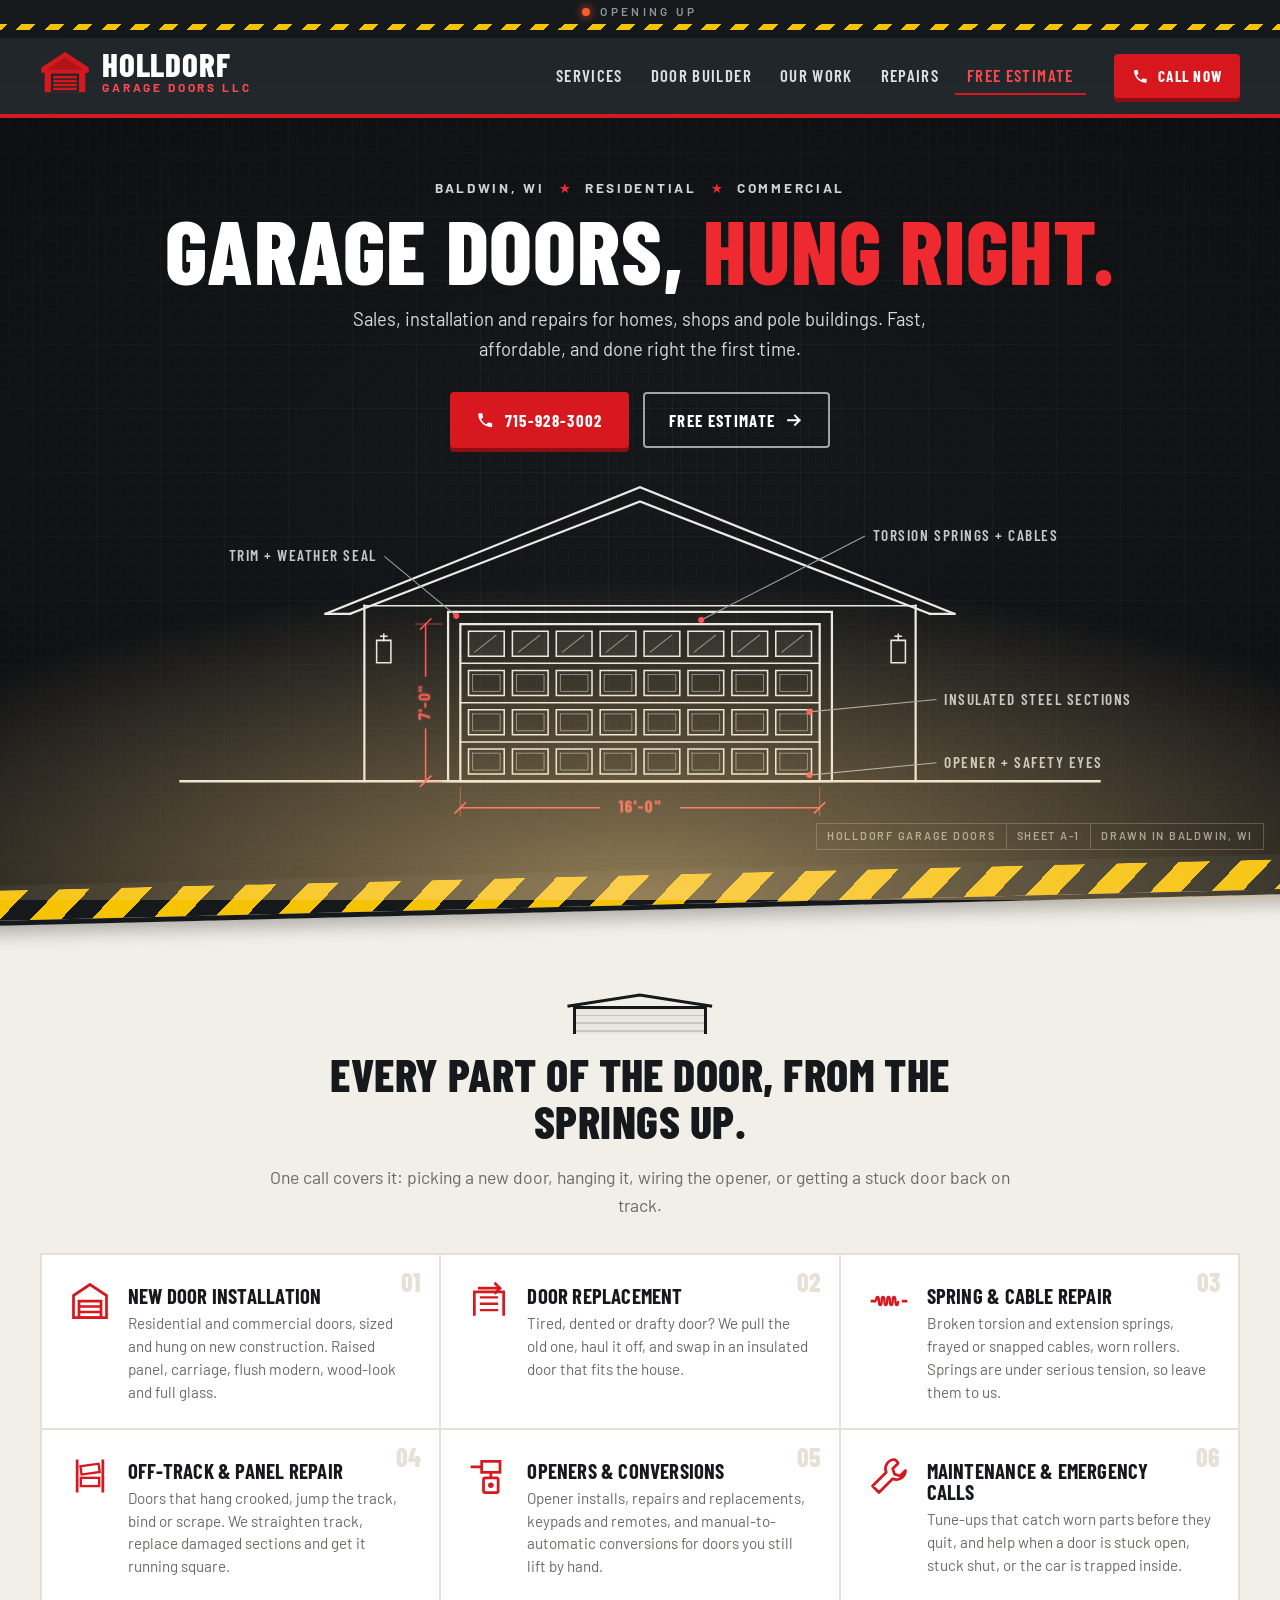
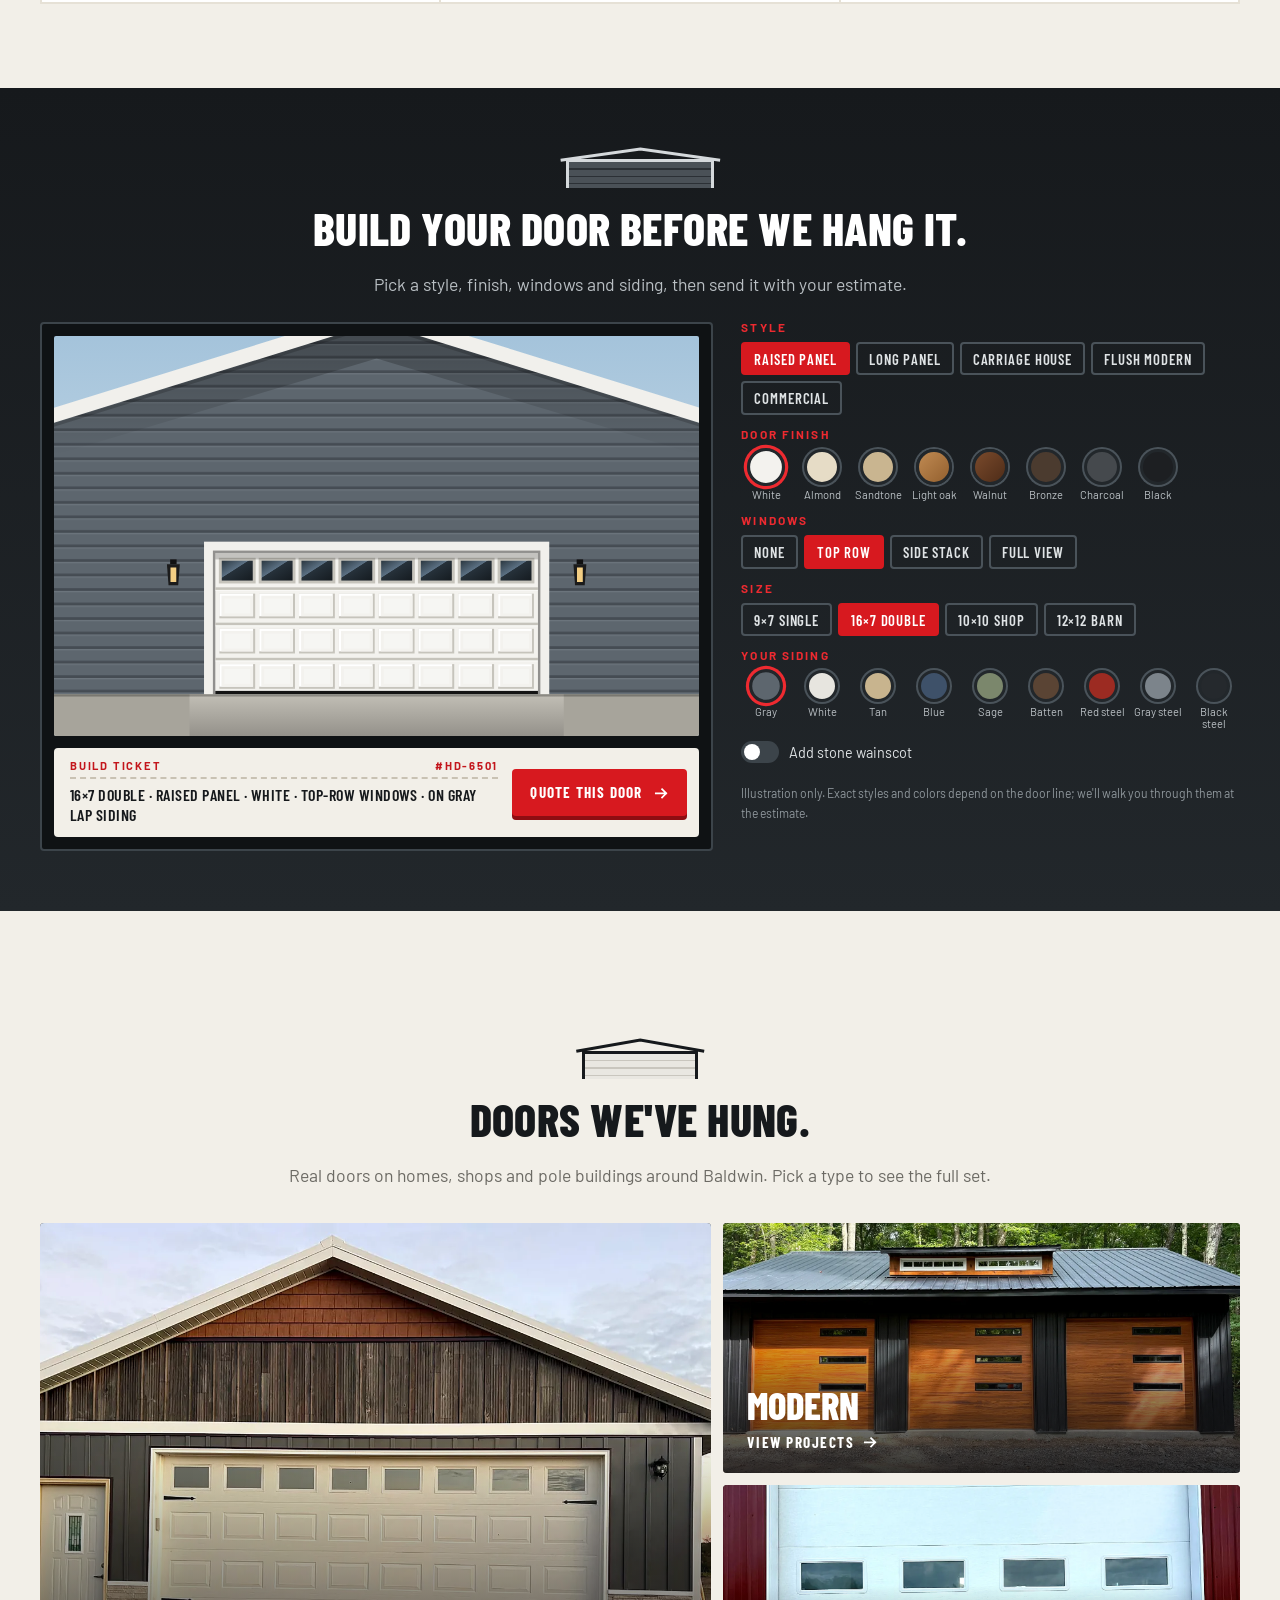
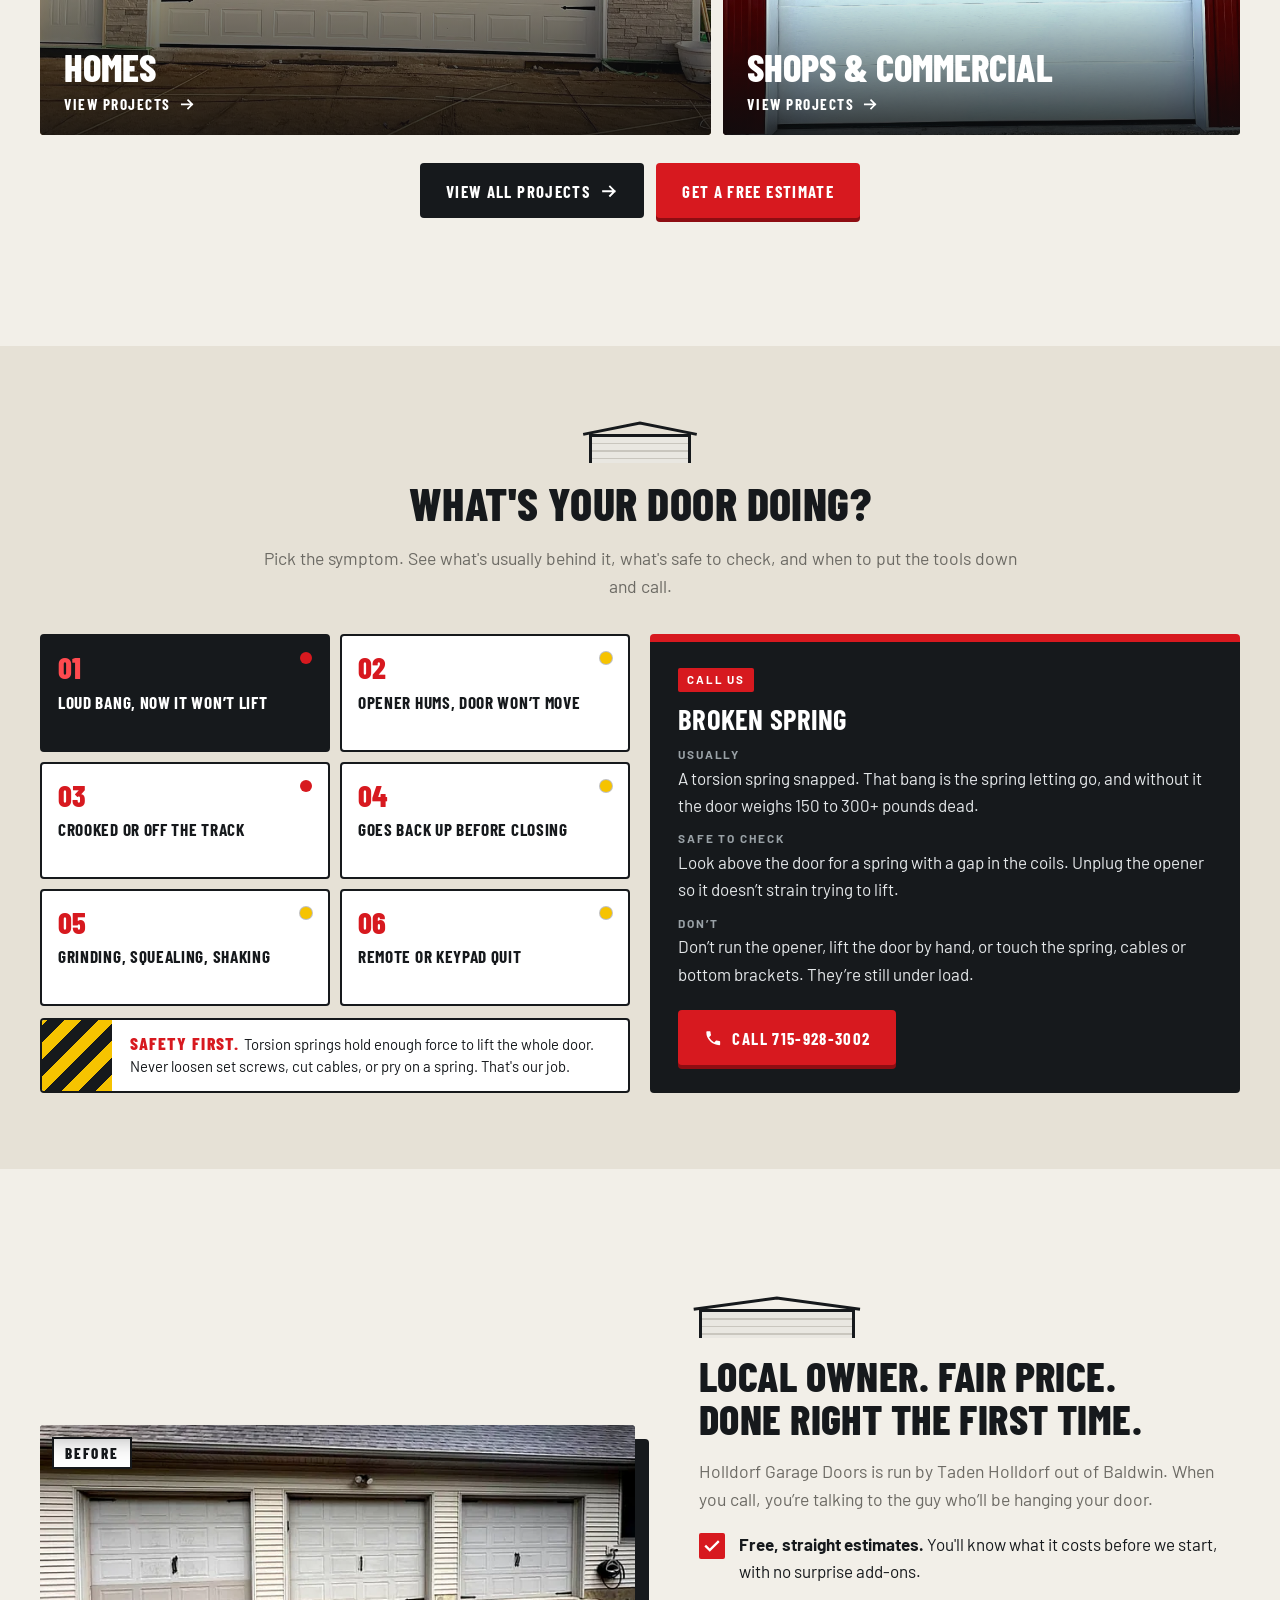
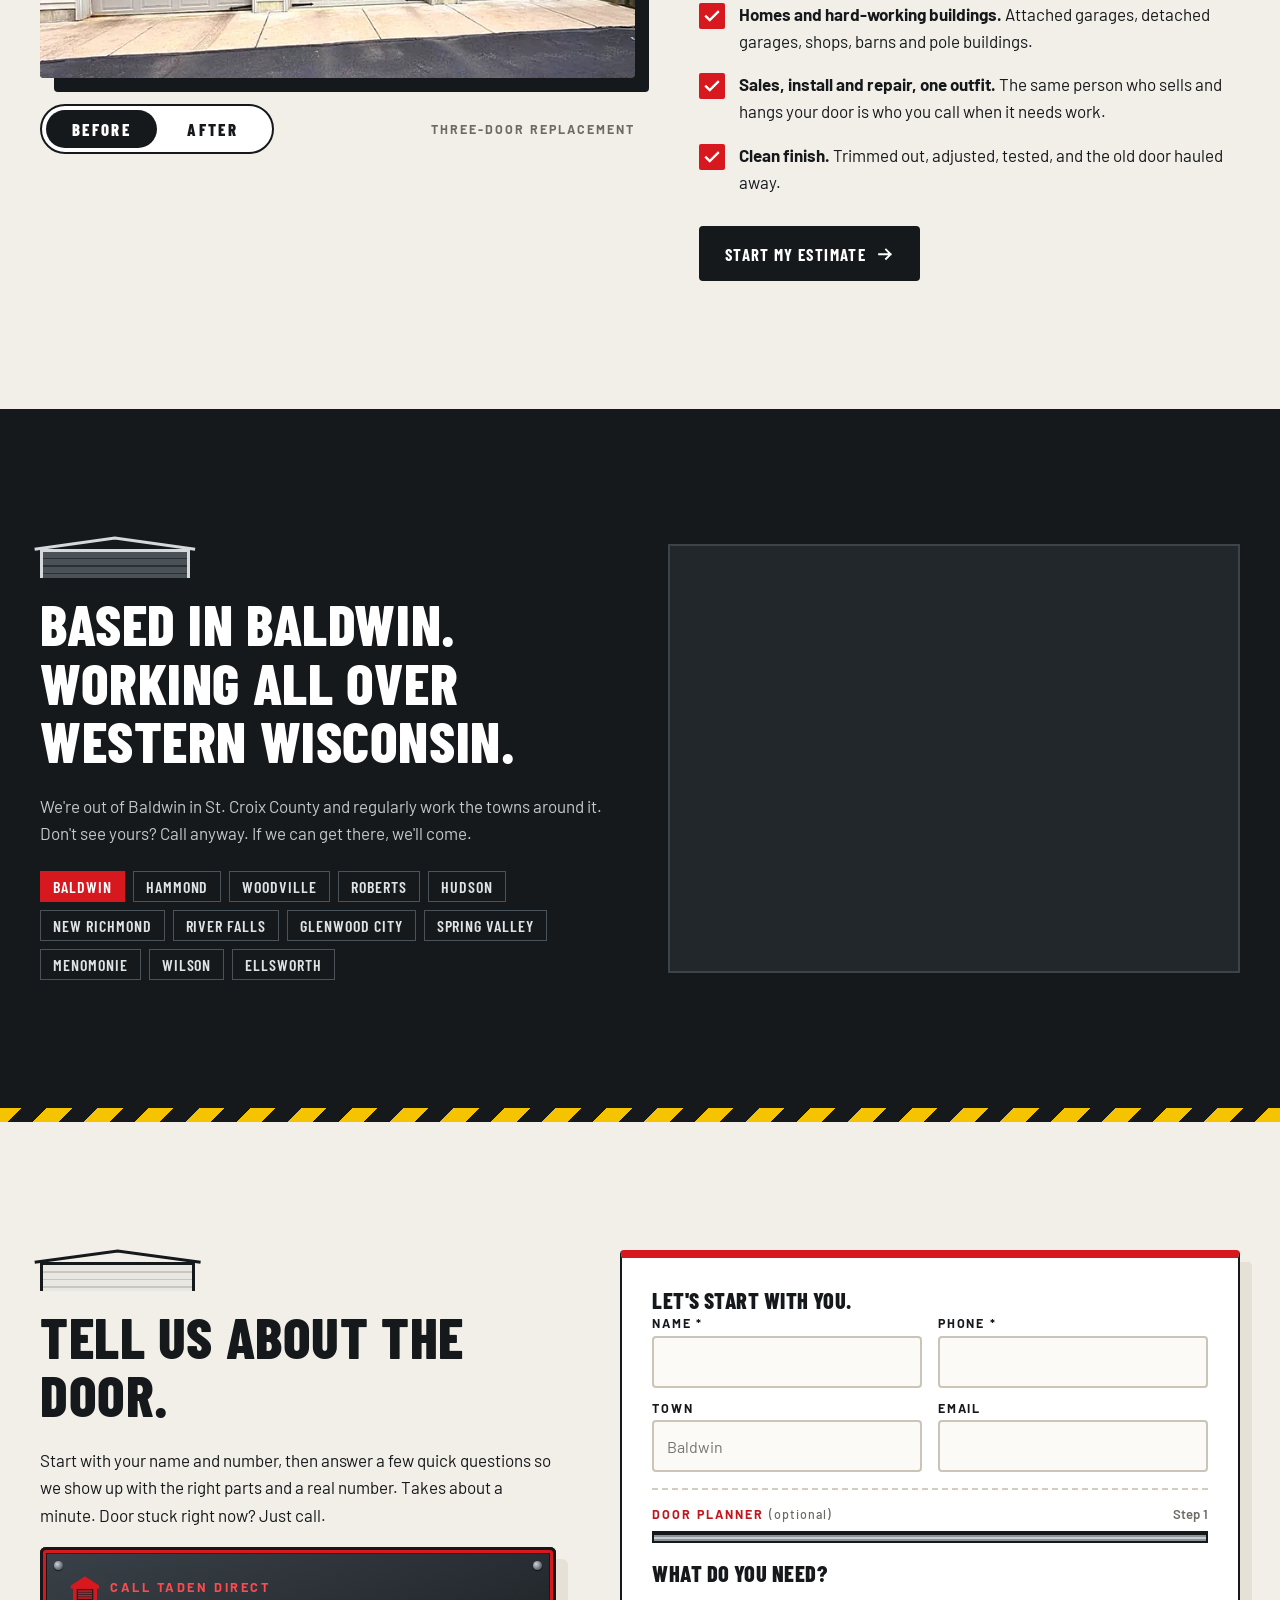
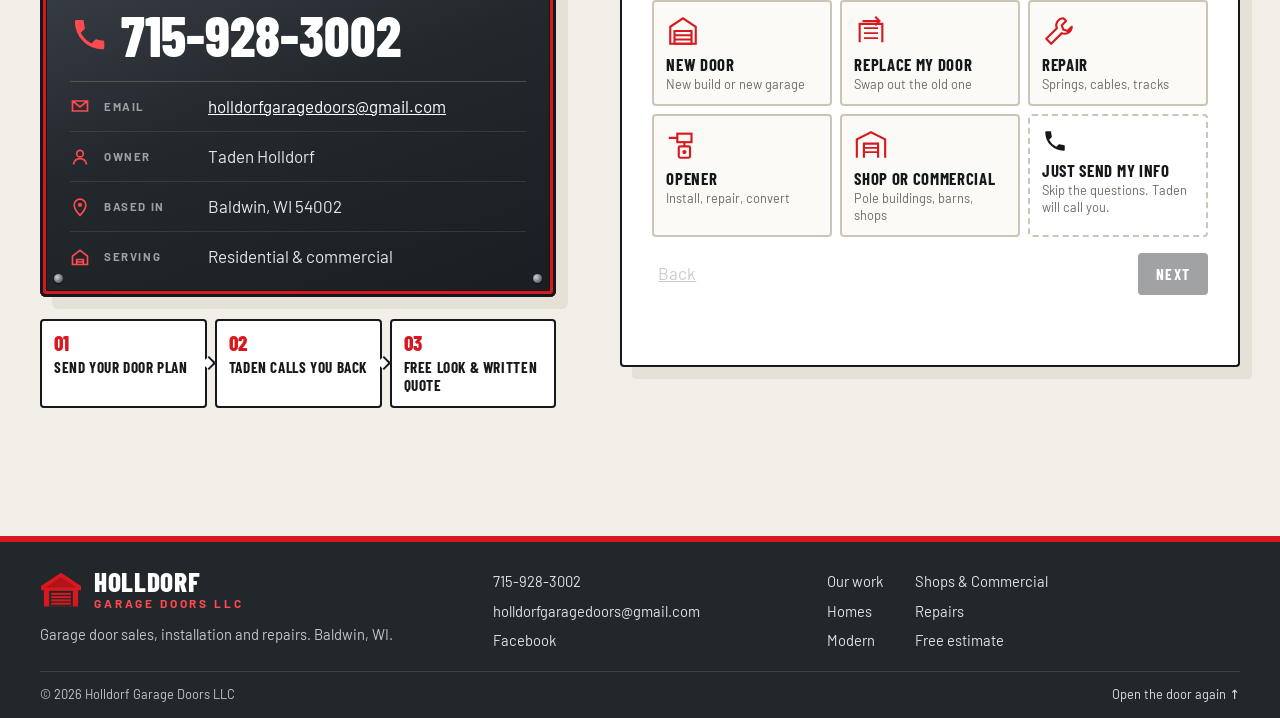
==== commit 98c8d7f1: "Estimate form: fixed-height inputs so Town/Email line up in every browser Error lines no longer affe" ====
--- a/index.html
+++ b/index.html
@@ -16,11 +16,15 @@
 <meta property="og:type" content="website">
 <meta property="og:title" content="Holldorf Garage Doors | Baldwin, WI">
 <meta property="og:description" content="New doors, repairs and openers for homes, shops and pole buildings. Free estimates.">
-<meta property="og:image" content="https://brilliantimpact-media.github.io/holldorf-doors-website/assets/img/og-image.jpg">
+<meta property="og:image" content="https://brilliantimpact-media.github.io/holldorf-doors-website/assets/img/share-card.jpg">
+<meta property="og:image:width" content="1200">
+<meta property="og:image:height" content="630">
+<meta property="og:image:alt" content="Holldorf Garage Doors: garage doors, hung right. Sales, installation, repairs and openers. Baldwin, WI. 715-928-3002">
+<meta name="twitter:image" content="https://brilliantimpact-media.github.io/holldorf-doors-website/assets/img/share-card.jpg">
 <link rel="preconnect" href="https://fonts.googleapis.com">
 <link rel="preconnect" href="https://fonts.gstatic.com" crossorigin>
 <link href="https://fonts.googleapis.com/css2?family=Barlow+Condensed:wght@500;600;700;800&family=Barlow:wght@400;500;600;700&display=swap" rel="stylesheet">
-<link rel="stylesheet" href="assets/css/site.css?v=202611181426">
+<link rel="stylesheet" href="assets/css/site.css?v=202611181446">
 <script>
   /* The garage-door intro plays on every load of the homepage (refresh included).
      Skipped only when arriving at a section link like /#services, so those land straight on the section. */
@@ -38,7 +42,7 @@
   "description": "Residential and commercial garage door installation, repair, and opener service.",
   "telephone": "+1-715-928-3002",
   "email": "holldorfgaragedoors@gmail.com",
-  "image": "assets/img/og-image.jpg",
+  "image": "assets/img/share-card.jpg",
   "address": {"@type": "PostalAddress", "addressLocality": "Baldwin", "addressRegion": "WI", "postalCode": "54002", "addressCountry": "US"},
   "areaServed": ["Baldwin, WI", "St. Croix County, WI", "Pierce County, WI", "Dunn County, WI"],
   "founder": {"@type": "Person", "name": "Taden Holldorf"},
@@ -502,9 +506,9 @@
   <button class="lb-nav lb-next" type="button" aria-label="Next photo">&rsaquo;</button>
 </div>
 
-<script src="assets/js/builder.js?v=202611181426" defer></script>
-<script src="assets/js/main.js?v=202611181426" defer></script>
-<script src="assets/js/estimate.js?v=202611181426" defer></script>
+<script src="assets/js/builder.js?v=202611181446" defer></script>
+<script src="assets/js/main.js?v=202611181446" defer></script>
+<script src="assets/js/estimate.js?v=202611181446" defer></script>
 <!-- /BUILD:footer -->
 </body>
 </html>
--- a/assets/css/site.css
+++ b/assets/css/site.css
@@ -340,9 +340,11 @@
 .howto span { font: 700 .95rem/1.15 var(--head); letter-spacing: .04em; text-transform: uppercase; }
 .estimate__form { background: var(--white); border: 2px solid var(--ink); border-top: 8px solid var(--red); padding: 30px; border-radius: var(--radius); display: grid; gap: 16px; box-shadow: 12px 12px 0 var(--paper-2); }
 .field-row { display: grid; grid-template-columns: 1fr 1fr; gap: 16px; }
-.field { display: grid; gap: 6px; align-content: start; }
+.field { display: flex; flex-direction: column; gap: 6px; }
 .field span { font: 700 .78rem/1 var(--body); letter-spacing: .14em; text-transform: uppercase; }
 .field input, .field select, .field textarea { width: 100%; font: inherit; font-size: 1rem; padding: 12px 13px; border: 2px solid #cbc5b8; border-radius: var(--radius); background: #fbfaf7; color: var(--ink); }
+/* Same box size in every browser and for every input type (Safari sizes email/tel boxes its own way otherwise) */
+.field input, .field select { -webkit-appearance: none; appearance: none; height: 52px; line-height: 1.2; margin: 0; box-sizing: border-box; }
 .field input:focus, .field select:focus, .field textarea:focus { outline: none; border-color: var(--ink); background: var(--white); }
 .field .is-bad, .field input[aria-invalid="true"], .field select[aria-invalid="true"] { border-color: var(--rust); }
 .hp { position: absolute; left: -9999px; }
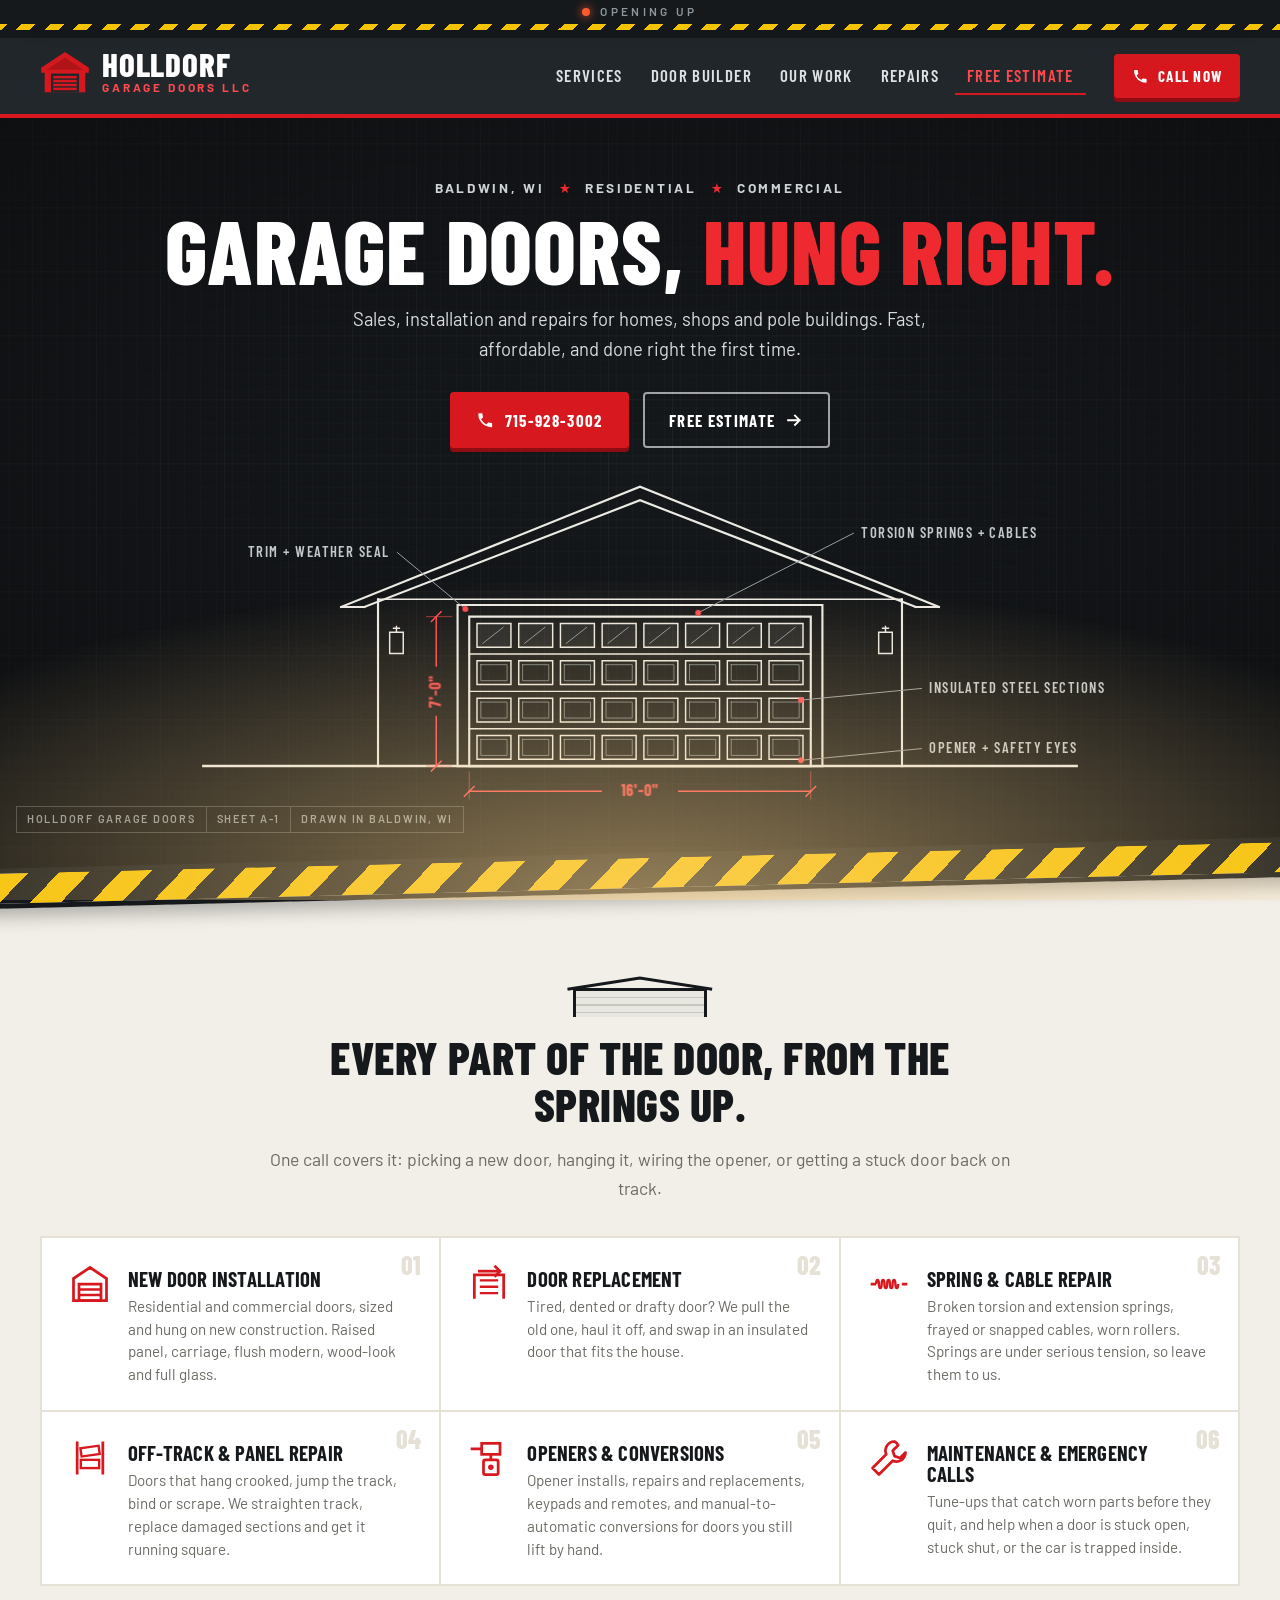
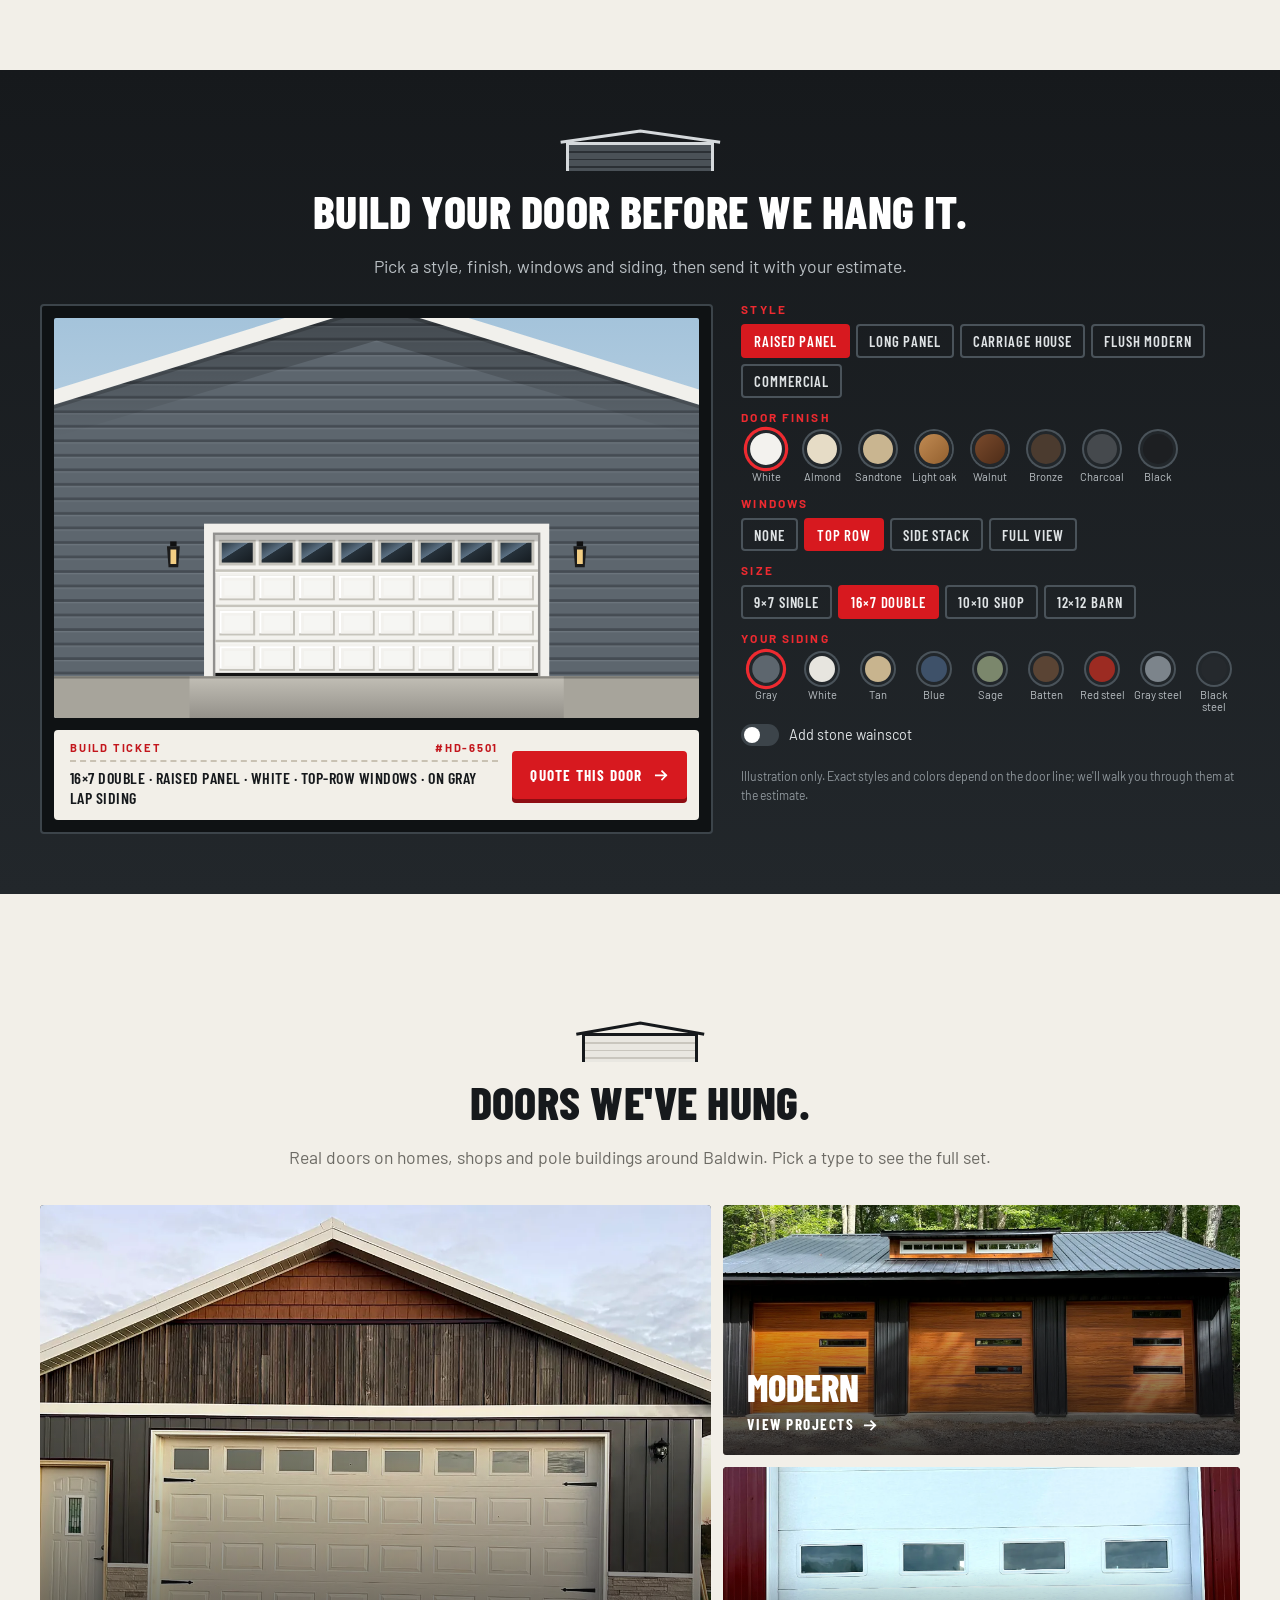
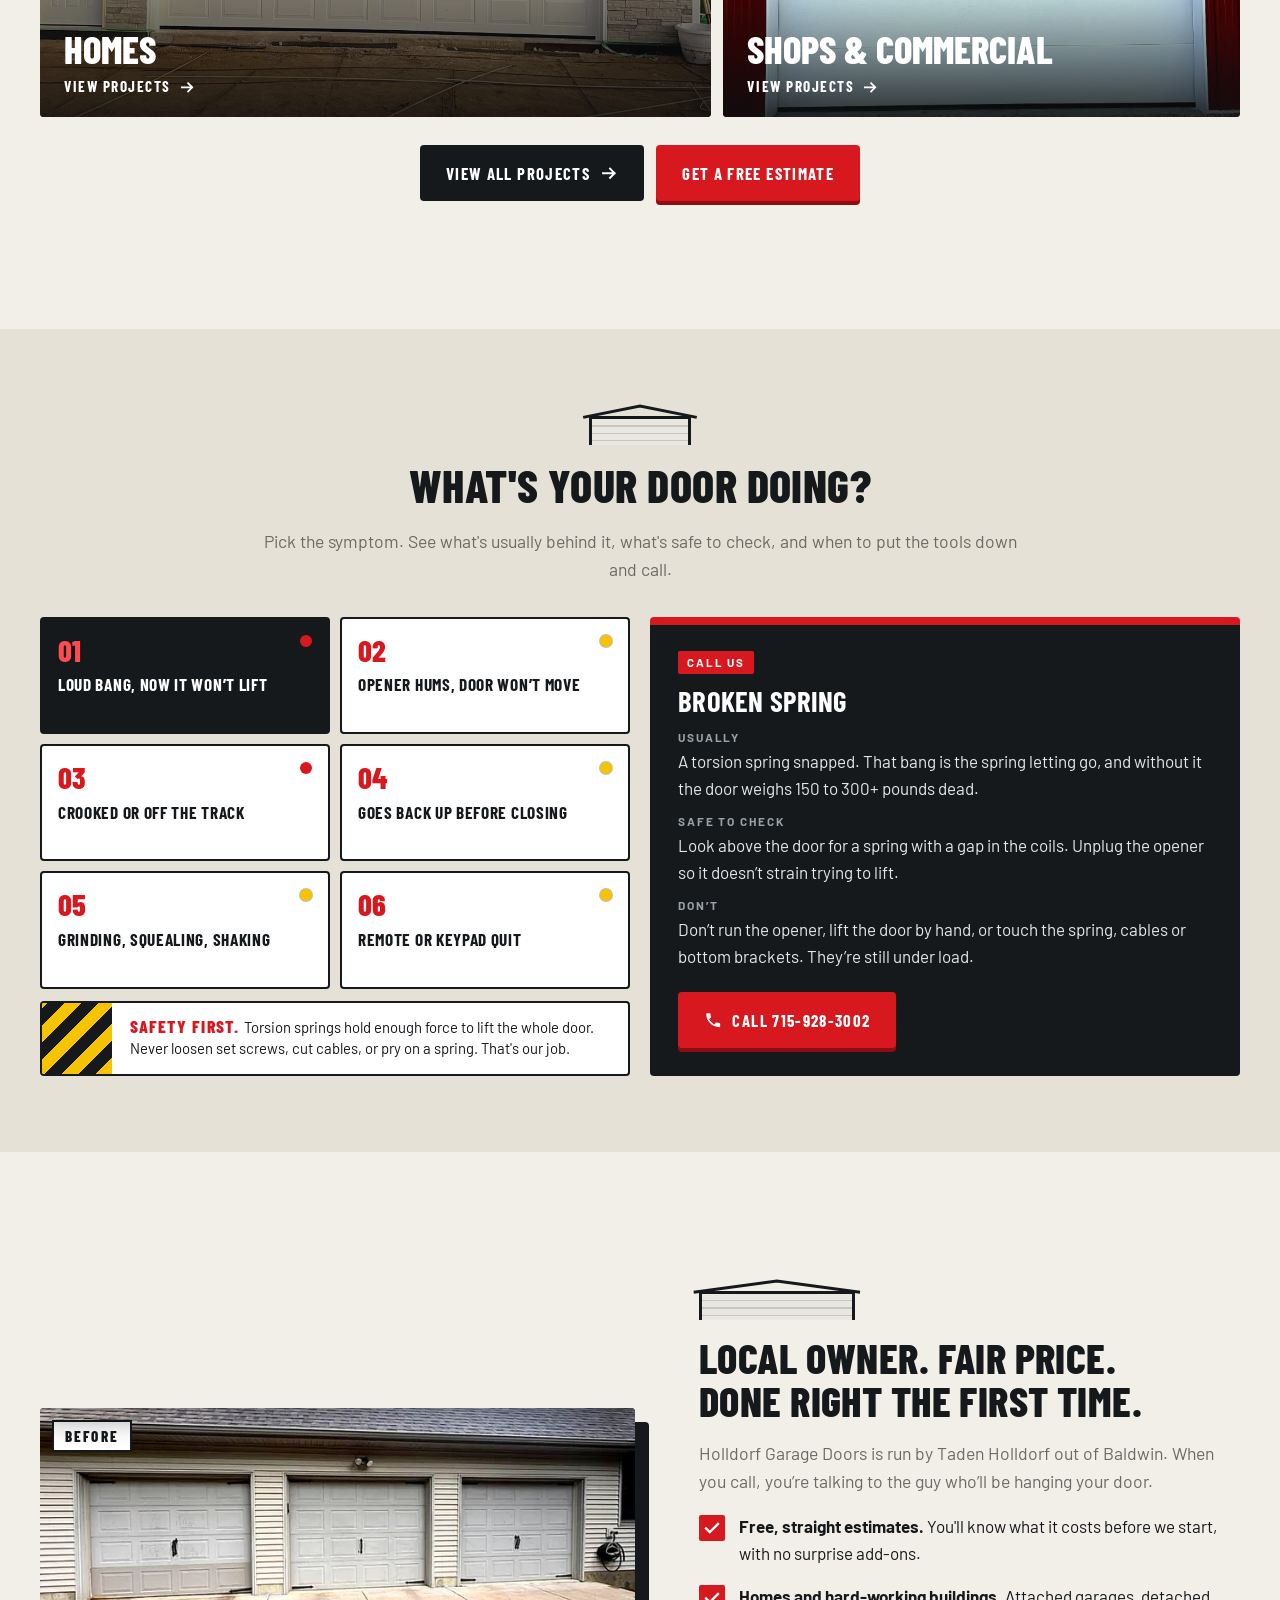
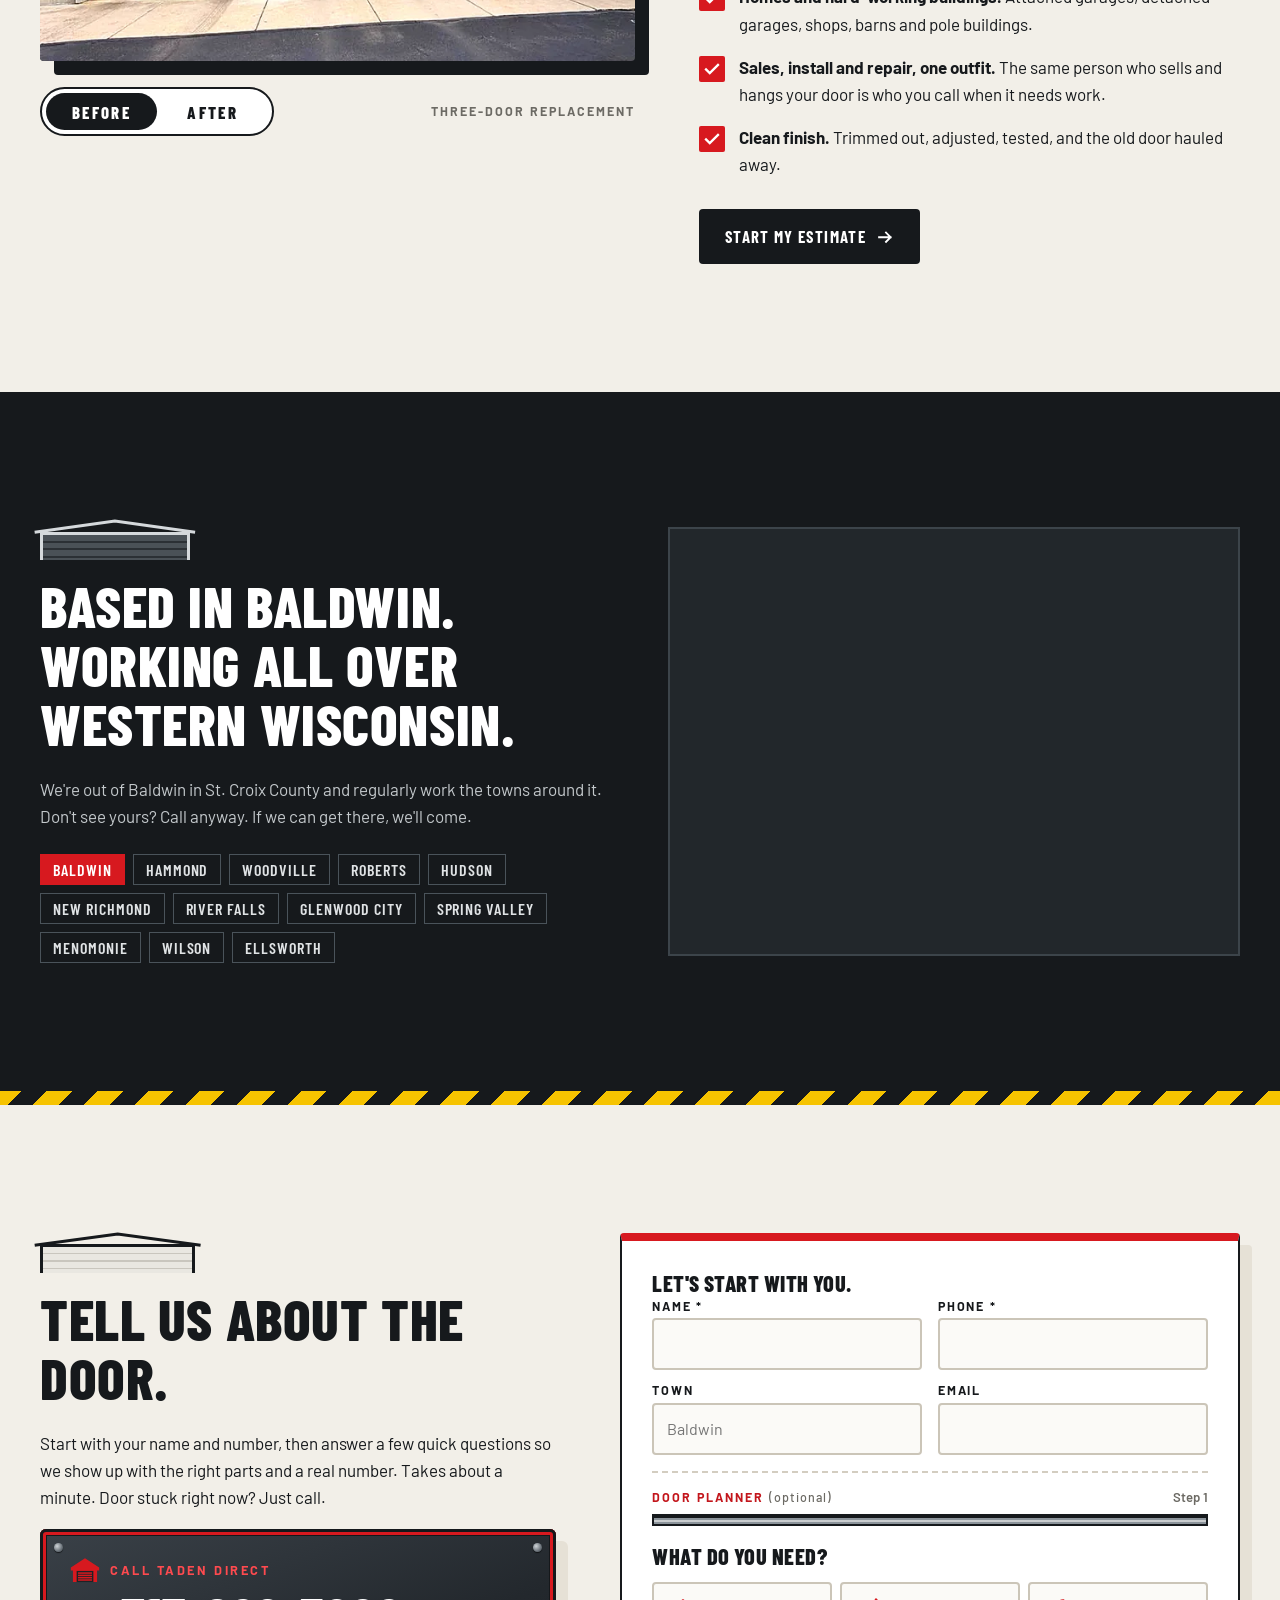
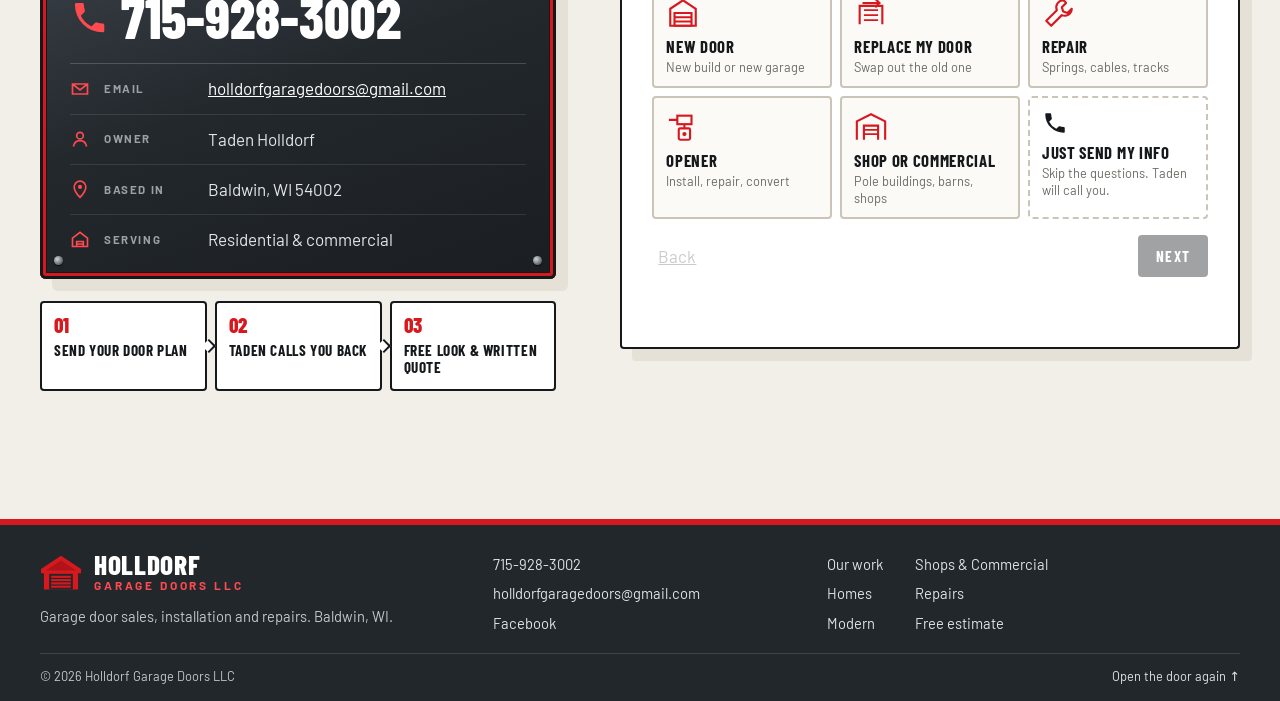
==== commit 8d56a7e4: "Hero drawing: hover a label to light up that part Labels turn red and slide out with a short note, l" ====
--- a/index.html
+++ b/index.html
@@ -24,7 +24,7 @@
 <link rel="preconnect" href="https://fonts.googleapis.com">
 <link rel="preconnect" href="https://fonts.gstatic.com" crossorigin>
 <link href="https://fonts.googleapis.com/css2?family=Barlow+Condensed:wght@500;600;700;800&family=Barlow:wght@400;500;600;700&display=swap" rel="stylesheet">
-<link rel="stylesheet" href="assets/css/site.css?v=202611181446">
+<link rel="stylesheet" href="assets/css/site.css?v=202611181531">
 <script>
   /* The garage-door intro plays on every load of the homepage (refresh included).
      Skipped only when arriving at a section link like /#services, so those land straight on the section. */
@@ -129,7 +129,7 @@
         </div>
       </div>
       <div class="hero__plan">
-        <!-- BUILD:hero-drawing --><svg class="plan" viewBox="0 30 960 345" role="img" aria-label="Line drawing of a garage with a 16 by 7 foot sectional door, labeled with torsion springs, insulated steel sections, opener, and weather seal"><g style="--d:0s"><path class="ln ln--ground" pathLength="1" d="M30 330H930"/></g><g style="--d:0.15s"><path class="ln" pathLength="1" d="M210 330V158M750 330V158"/><path class="ln" pathLength="1" d="M172 166 480 42 788 166"/><path class="ln" pathLength="1" d="M196 166 480 56 764 166"/><path class="ln" pathLength="1" d="M172 166h24M764 166h24"/><path class="ln ln--thin" pathLength="1" d="M210 158H750"/></g><g style="--d:0.45s"><path class="ln" pathLength="1" d="M292 164h376v166h-376z"/><path class="ln" pathLength="1" d="M304 176h352v154h-352z"/></g><g style="--d:0.75s"><path class="ln ln--thin" pathLength="1" d="M304 214.5h352"/><path class="ln ln--thin" pathLength="1" d="M304 253.0h352"/><path class="ln ln--thin" pathLength="1" d="M304 291.5h352"/><path class="ln ln--thin ln--glass" pathLength="1" d="M312 183.0h35v24.5h-35z"/><path class="ln ln--glint" pathLength="1" d="M318 203.5l21 -16.5"/><path class="ln ln--thin ln--glass" pathLength="1" d="M355 183.0h35v24.5h-35z"/><path class="ln ln--glint" pathLength="1" d="M361 203.5l21 -16.5"/><path class="ln ln--thin ln--glass" pathLength="1" d="M398 183.0h35v24.5h-35z"/><path class="ln ln--glint" pathLength="1" d="M404 203.5l21 -16.5"/><path class="ln ln--thin ln--glass" pathLength="1" d="M441 183.0h35v24.5h-35z"/><path class="ln ln--glint" pathLength="1" d="M447 203.5l21 -16.5"/><path class="ln ln--thin ln--glass" pathLength="1" d="M484 183.0h35v24.5h-35z"/><path class="ln ln--glint" pathLength="1" d="M490 203.5l21 -16.5"/><path class="ln ln--thin ln--glass" pathLength="1" d="M527 183.0h35v24.5h-35z"/><path class="ln ln--glint" pathLength="1" d="M533 203.5l21 -16.5"/><path class="ln ln--thin ln--glass" pathLength="1" d="M570 183.0h35v24.5h-35z"/><path class="ln ln--glint" pathLength="1" d="M576 203.5l21 -16.5"/><path class="ln ln--thin ln--glass" pathLength="1" d="M613 183.0h35v24.5h-35z"/><path class="ln ln--glint" pathLength="1" d="M619 203.5l21 -16.5"/><path class="ln ln--thin" pathLength="1" d="M312 221.5h35v24.5h-35z"/><path class="ln ln--hair" pathLength="1" d="M316 225.5h27v16.5h-27z"/><path class="ln ln--thin" pathLength="1" d="M355 221.5h35v24.5h-35z"/><path class="ln ln--hair" pathLength="1" d="M359 225.5h27v16.5h-27z"/><path class="ln ln--thin" pathLength="1" d="M398 221.5h35v24.5h-35z"/><path class="ln ln--hair" pathLength="1" d="M402 225.5h27v16.5h-27z"/><path class="ln ln--thin" pathLength="1" d="M441 221.5h35v24.5h-35z"/><path class="ln ln--hair" pathLength="1" d="M445 225.5h27v16.5h-27z"/><path class="ln ln--thin" pathLength="1" d="M484 221.5h35v24.5h-35z"/><path class="ln ln--hair" pathLength="1" d="M488 225.5h27v16.5h-27z"/><path class="ln ln--thin" pathLength="1" d="M527 221.5h35v24.5h-35z"/><path class="ln ln--hair" pathLength="1" d="M531 225.5h27v16.5h-27z"/><path class="ln ln--thin" pathLength="1" d="M570 221.5h35v24.5h-35z"/><path class="ln ln--hair" pathLength="1" d="M574 225.5h27v16.5h-27z"/><path class="ln ln--thin" pathLength="1" d="M613 221.5h35v24.5h-35z"/><path class="ln ln--hair" pathLength="1" d="M617 225.5h27v16.5h-27z"/><path class="ln ln--thin" pathLength="1" d="M312 260.0h35v24.5h-35z"/><path class="ln ln--hair" pathLength="1" d="M316 264.0h27v16.5h-27z"/><path class="ln ln--thin" pathLength="1" d="M355 260.0h35v24.5h-35z"/><path class="ln ln--hair" pathLength="1" d="M359 264.0h27v16.5h-27z"/><path class="ln ln--thin" pathLength="1" d="M398 260.0h35v24.5h-35z"/><path class="ln ln--hair" pathLength="1" d="M402 264.0h27v16.5h-27z"/><path class="ln ln--thin" pathLength="1" d="M441 260.0h35v24.5h-35z"/><path class="ln ln--hair" pathLength="1" d="M445 264.0h27v16.5h-27z"/><path class="ln ln--thin" pathLength="1" d="M484 260.0h35v24.5h-35z"/><path class="ln ln--hair" pathLength="1" d="M488 264.0h27v16.5h-27z"/><path class="ln ln--thin" pathLength="1" d="M527 260.0h35v24.5h-35z"/><path class="ln ln--hair" pathLength="1" d="M531 264.0h27v16.5h-27z"/><path class="ln ln--thin" pathLength="1" d="M570 260.0h35v24.5h-35z"/><path class="ln ln--hair" pathLength="1" d="M574 264.0h27v16.5h-27z"/><path class="ln ln--thin" pathLength="1" d="M613 260.0h35v24.5h-35z"/><path class="ln ln--hair" pathLength="1" d="M617 264.0h27v16.5h-27z"/><path class="ln ln--thin" pathLength="1" d="M312 298.5h35v24.5h-35z"/><path class="ln ln--hair" pathLength="1" d="M316 302.5h27v16.5h-27z"/><path class="ln ln--thin" pathLength="1" d="M355 298.5h35v24.5h-35z"/><path class="ln ln--hair" pathLength="1" d="M359 302.5h27v16.5h-27z"/><path class="ln ln--thin" pathLength="1" d="M398 298.5h35v24.5h-35z"/><path class="ln ln--hair" pathLength="1" d="M402 302.5h27v16.5h-27z"/><path class="ln ln--thin" pathLength="1" d="M441 298.5h35v24.5h-35z"/><path class="ln ln--hair" pathLength="1" d="M445 302.5h27v16.5h-27z"/><path class="ln ln--thin" pathLength="1" d="M484 298.5h35v24.5h-35z"/><path class="ln ln--hair" pathLength="1" d="M488 302.5h27v16.5h-27z"/><path class="ln ln--thin" pathLength="1" d="M527 298.5h35v24.5h-35z"/><path class="ln ln--hair" pathLength="1" d="M531 302.5h27v16.5h-27z"/><path class="ln ln--thin" pathLength="1" d="M570 298.5h35v24.5h-35z"/><path class="ln ln--hair" pathLength="1" d="M574 302.5h27v16.5h-27z"/><path class="ln ln--thin" pathLength="1" d="M613 298.5h35v24.5h-35z"/><path class="ln ln--hair" pathLength="1" d="M617 302.5h27v16.5h-27z"/></g><g style="--d:1.2s"><path class="ln ln--thin" pathLength="1" d="M222 192h14v22h-14z"/><path class="ln ln--thin" pathLength="1" d="M226 188h6M229 186v6"/><path class="ln ln--thin" pathLength="1" d="M726 192h14v22h-14z"/><path class="ln ln--thin" pathLength="1" d="M730 188h6M733 186v6"/></g><g style="--d:1.45s"><path class="ln ln--ext" pathLength="1" d="M304 336V364M656 336V364"/><path class="ln ln--dim" pathLength="1" d="M304 356H440.0M520.0 356H656"/><path class="ln ln--dim" pathLength="1" d="M299 361l10 -10M651 361l10 -10"/><path class="ln ln--ext" pathLength="1" d="M286 176H260M286 330H260"/><path class="ln ln--dim" pathLength="1" d="M270 176V227.0M270 279.0V330"/><path class="ln ln--dim" pathLength="1" d="M265 181l10 -10M265 335l10 -10"/></g><g class="fade" style="--d:1.9s"><text class="dim-t" x="480.0" y="361">16'-0"</text><text class="dim-t" x="270" y="258.0" transform="rotate(-90 270 253.0)">7'-0"</text></g><g class="callouts" style="--d:2.0s"><path class="ln ln--lead" pathLength="1" d="M300 168L230 110"/><circle class="dotc" cx="300" cy="168" r="3"/><path class="ln ln--lead" pathLength="1" d="M540 172L700 90"/><circle class="dotc" cx="540" cy="172" r="3"/><path class="ln ln--lead" pathLength="1" d="M646 262L770 250"/><circle class="dotc" cx="646" cy="262" r="3"/><path class="ln ln--lead" pathLength="1" d="M646 324L770 312"/><circle class="dotc" cx="646" cy="324" r="3"/></g><g class="callouts fade" style="--d:2.35s"><text class="call-t" x="222" y="114" text-anchor="end">Trim + weather seal</text><text class="call-t" x="708" y="95" text-anchor="start">Torsion springs + cables</text><text class="call-t" x="778" y="255" text-anchor="start">Insulated steel sections</text><text class="call-t" x="778" y="317" text-anchor="start">Opener + safety eyes</text></g></svg><!-- /BUILD:hero-drawing -->
+        <!-- BUILD:hero-drawing --><svg class="plan" viewBox="-25 30 1010 345" role="img" aria-label="Line drawing of a garage with a 16 by 7 foot sectional door, labeled with torsion springs, insulated steel sections, opener, and weather seal"><g style="--d:0s"><path class="ln ln--ground" pathLength="1" d="M30 330H930"/></g><g style="--d:0.15s"><path class="ln" pathLength="1" d="M210 330V158M750 330V158"/><path class="ln" pathLength="1" d="M172 166 480 42 788 166"/><path class="ln" pathLength="1" d="M196 166 480 56 764 166"/><path class="ln" pathLength="1" d="M172 166h24M764 166h24"/><path class="ln ln--thin" pathLength="1" d="M210 158H750"/></g><g style="--d:0.45s"><path class="ln" pathLength="1" d="M292 164h376v166h-376z"/><path class="ln" pathLength="1" d="M304 176h352v154h-352z"/></g><g style="--d:0.75s"><path class="ln ln--thin" pathLength="1" d="M304 214.5h352"/><path class="ln ln--thin" pathLength="1" d="M304 253.0h352"/><path class="ln ln--thin" pathLength="1" d="M304 291.5h352"/><path class="ln ln--thin ln--glass" pathLength="1" d="M312 183.0h35v24.5h-35z"/><path class="ln ln--glint" pathLength="1" d="M318 203.5l21 -16.5"/><path class="ln ln--thin ln--glass" pathLength="1" d="M355 183.0h35v24.5h-35z"/><path class="ln ln--glint" pathLength="1" d="M361 203.5l21 -16.5"/><path class="ln ln--thin ln--glass" pathLength="1" d="M398 183.0h35v24.5h-35z"/><path class="ln ln--glint" pathLength="1" d="M404 203.5l21 -16.5"/><path class="ln ln--thin ln--glass" pathLength="1" d="M441 183.0h35v24.5h-35z"/><path class="ln ln--glint" pathLength="1" d="M447 203.5l21 -16.5"/><path class="ln ln--thin ln--glass" pathLength="1" d="M484 183.0h35v24.5h-35z"/><path class="ln ln--glint" pathLength="1" d="M490 203.5l21 -16.5"/><path class="ln ln--thin ln--glass" pathLength="1" d="M527 183.0h35v24.5h-35z"/><path class="ln ln--glint" pathLength="1" d="M533 203.5l21 -16.5"/><path class="ln ln--thin ln--glass" pathLength="1" d="M570 183.0h35v24.5h-35z"/><path class="ln ln--glint" pathLength="1" d="M576 203.5l21 -16.5"/><path class="ln ln--thin ln--glass" pathLength="1" d="M613 183.0h35v24.5h-35z"/><path class="ln ln--glint" pathLength="1" d="M619 203.5l21 -16.5"/><path class="ln ln--thin" pathLength="1" d="M312 221.5h35v24.5h-35z"/><path class="ln ln--hair" pathLength="1" d="M316 225.5h27v16.5h-27z"/><path class="ln ln--thin" pathLength="1" d="M355 221.5h35v24.5h-35z"/><path class="ln ln--hair" pathLength="1" d="M359 225.5h27v16.5h-27z"/><path class="ln ln--thin" pathLength="1" d="M398 221.5h35v24.5h-35z"/><path class="ln ln--hair" pathLength="1" d="M402 225.5h27v16.5h-27z"/><path class="ln ln--thin" pathLength="1" d="M441 221.5h35v24.5h-35z"/><path class="ln ln--hair" pathLength="1" d="M445 225.5h27v16.5h-27z"/><path class="ln ln--thin" pathLength="1" d="M484 221.5h35v24.5h-35z"/><path class="ln ln--hair" pathLength="1" d="M488 225.5h27v16.5h-27z"/><path class="ln ln--thin" pathLength="1" d="M527 221.5h35v24.5h-35z"/><path class="ln ln--hair" pathLength="1" d="M531 225.5h27v16.5h-27z"/><path class="ln ln--thin" pathLength="1" d="M570 221.5h35v24.5h-35z"/><path class="ln ln--hair" pathLength="1" d="M574 225.5h27v16.5h-27z"/><path class="ln ln--thin" pathLength="1" d="M613 221.5h35v24.5h-35z"/><path class="ln ln--hair" pathLength="1" d="M617 225.5h27v16.5h-27z"/><path class="ln ln--thin" pathLength="1" d="M312 260.0h35v24.5h-35z"/><path class="ln ln--hair" pathLength="1" d="M316 264.0h27v16.5h-27z"/><path class="ln ln--thin" pathLength="1" d="M355 260.0h35v24.5h-35z"/><path class="ln ln--hair" pathLength="1" d="M359 264.0h27v16.5h-27z"/><path class="ln ln--thin" pathLength="1" d="M398 260.0h35v24.5h-35z"/><path class="ln ln--hair" pathLength="1" d="M402 264.0h27v16.5h-27z"/><path class="ln ln--thin" pathLength="1" d="M441 260.0h35v24.5h-35z"/><path class="ln ln--hair" pathLength="1" d="M445 264.0h27v16.5h-27z"/><path class="ln ln--thin" pathLength="1" d="M484 260.0h35v24.5h-35z"/><path class="ln ln--hair" pathLength="1" d="M488 264.0h27v16.5h-27z"/><path class="ln ln--thin" pathLength="1" d="M527 260.0h35v24.5h-35z"/><path class="ln ln--hair" pathLength="1" d="M531 264.0h27v16.5h-27z"/><path class="ln ln--thin" pathLength="1" d="M570 260.0h35v24.5h-35z"/><path class="ln ln--hair" pathLength="1" d="M574 264.0h27v16.5h-27z"/><path class="ln ln--thin" pathLength="1" d="M613 260.0h35v24.5h-35z"/><path class="ln ln--hair" pathLength="1" d="M617 264.0h27v16.5h-27z"/><path class="ln ln--thin" pathLength="1" d="M312 298.5h35v24.5h-35z"/><path class="ln ln--hair" pathLength="1" d="M316 302.5h27v16.5h-27z"/><path class="ln ln--thin" pathLength="1" d="M355 298.5h35v24.5h-35z"/><path class="ln ln--hair" pathLength="1" d="M359 302.5h27v16.5h-27z"/><path class="ln ln--thin" pathLength="1" d="M398 298.5h35v24.5h-35z"/><path class="ln ln--hair" pathLength="1" d="M402 302.5h27v16.5h-27z"/><path class="ln ln--thin" pathLength="1" d="M441 298.5h35v24.5h-35z"/><path class="ln ln--hair" pathLength="1" d="M445 302.5h27v16.5h-27z"/><path class="ln ln--thin" pathLength="1" d="M484 298.5h35v24.5h-35z"/><path class="ln ln--hair" pathLength="1" d="M488 302.5h27v16.5h-27z"/><path class="ln ln--thin" pathLength="1" d="M527 298.5h35v24.5h-35z"/><path class="ln ln--hair" pathLength="1" d="M531 302.5h27v16.5h-27z"/><path class="ln ln--thin" pathLength="1" d="M570 298.5h35v24.5h-35z"/><path class="ln ln--hair" pathLength="1" d="M574 302.5h27v16.5h-27z"/><path class="ln ln--thin" pathLength="1" d="M613 298.5h35v24.5h-35z"/><path class="ln ln--hair" pathLength="1" d="M617 302.5h27v16.5h-27z"/></g><g style="--d:1.2s"><path class="ln ln--thin" pathLength="1" d="M222 192h14v22h-14z"/><path class="ln ln--thin" pathLength="1" d="M226 188h6M229 186v6"/><path class="ln ln--thin" pathLength="1" d="M726 192h14v22h-14z"/><path class="ln ln--thin" pathLength="1" d="M730 188h6M733 186v6"/></g><g style="--d:1.45s"><path class="ln ln--ext" pathLength="1" d="M304 336V364M656 336V364"/><path class="ln ln--dim" pathLength="1" d="M304 356H440.0M520.0 356H656"/><path class="ln ln--dim" pathLength="1" d="M299 361l10 -10M651 361l10 -10"/><path class="ln ln--ext" pathLength="1" d="M286 176H260M286 330H260"/><path class="ln ln--dim" pathLength="1" d="M270 176V227.0M270 279.0V330"/><path class="ln ln--dim" pathLength="1" d="M265 181l10 -10M265 335l10 -10"/></g><g class="fade" style="--d:1.9s"><text class="dim-t" x="480.0" y="361">16'-0"</text><text class="dim-t" x="270" y="258.0" transform="rotate(-90 270 253.0)">7'-0"</text></g><g class="parts"><g class="part part--trim"><path class="pl pl--trace" pathLength="1" d="M292 330V164H668V330"/></g><g class="part part--springs"><path class="pl" d="M318 170H642"/><path class="pl pl--coil" d="M418 170 L424 166 L430 174 L436 166 L442 174 L448 166 L454 174 L460 166 L466 174 L472 166 L478 174 L484 166 L490 174 L496 166 L502 174 L508 166 L514 174 L520 166 L526 174 L532 166 L538 174 L540 170"/><circle class="pl" cx="322" cy="170" r="5"/><circle class="pl" cx="638" cy="170" r="5"/><path class="pl pl--cable" d="M309 174V326M651 174V326"/></g><g class="part part--sections"><rect class="pl-fill" x="304" y="176" width="352" height="154"/><path class="pl" d="M304 214.5h352M304 253h352M304 291.5h352"/></g><g class="part part--opener"><rect class="pl-solid" x="294" y="314" width="9" height="12" rx="1.5"/><rect class="pl-solid" x="657" y="314" width="9" height="12" rx="1.5"/><path class="pl pl--beam" d="M304 320H656"/></g></g><g class="callouts"><g class="callout" data-part="trim" tabindex="0" role="img" aria-label="Trim + weather seal: Seals out wind, water and critters"><rect class="hit" x="4" y="86" width="304" height="90"/><g style="--d:2.0s"><path class="ln ln--lead" pathLength="1" d="M300 168L230 110"/><circle class="dotc" cx="300" cy="168" r="3"/><circle class="dotc-ring" cx="300" cy="168" r="3"/></g><g class="fade call-label" style="--d:2.35s"><text class="call-t" x="222" y="114" text-anchor="end">Trim + weather seal</text><text class="call-s" x="222" y="134" text-anchor="end">Seals out wind, water and critters</text></g></g><g class="callout" data-part="springs" tabindex="0" role="img" aria-label="Torsion springs + cables: Balanced to your door's exact weight"><rect class="hit" x="532" y="67" width="394" height="113"/><g style="--d:2.0s"><path class="ln ln--lead" pathLength="1" d="M540 172L700 90"/><circle class="dotc" cx="540" cy="172" r="3"/><circle class="dotc-ring" cx="540" cy="172" r="3"/></g><g class="fade call-label" style="--d:2.35s"><text class="call-t" x="708" y="95" text-anchor="start">Torsion springs + cables</text><text class="call-s" x="708" y="115" text-anchor="start">Balanced to your door's exact weight</text></g></g><g class="callout" data-part="sections" tabindex="0" role="img" aria-label="Insulated steel sections: Warmer garage, quieter door"><rect class="hit" x="638" y="227" width="358" height="64"/><g style="--d:2.0s"><path class="ln ln--lead" pathLength="1" d="M646 262L770 250"/><circle class="dotc" cx="646" cy="262" r="3"/><circle class="dotc-ring" cx="646" cy="262" r="3"/></g><g class="fade call-label" style="--d:2.35s"><text class="call-t" x="778" y="255" text-anchor="start">Insulated steel sections</text><text class="call-s" x="778" y="275" text-anchor="start">Warmer garage, quieter door</text></g></g><g class="callout" data-part="opener" tabindex="0" role="img" aria-label="Opener + safety eyes: Auto-reverses if anything's in the way"><rect class="hit" x="638" y="289" width="358" height="64"/><g style="--d:2.0s"><path class="ln ln--lead" pathLength="1" d="M646 324L770 312"/><circle class="dotc" cx="646" cy="324" r="3"/><circle class="dotc-ring" cx="646" cy="324" r="3"/></g><g class="fade call-label" style="--d:2.35s"><text class="call-t" x="778" y="317" text-anchor="start">Opener + safety eyes</text><text class="call-s" x="778" y="337" text-anchor="start">Auto-reverses if anything's in the way</text></g></g></g></svg><!-- /BUILD:hero-drawing -->
       </div>
     </div>
     <p class="hero__sheet" aria-hidden="true"><span>Holldorf Garage Doors</span><span>Sheet A-1</span><span>Drawn in Baldwin, WI</span></p>
@@ -506,9 +506,9 @@
   <button class="lb-nav lb-next" type="button" aria-label="Next photo">&rsaquo;</button>
 </div>
 
-<script src="assets/js/builder.js?v=202611181446" defer></script>
-<script src="assets/js/main.js?v=202611181446" defer></script>
-<script src="assets/js/estimate.js?v=202611181446" defer></script>
+<script src="assets/js/builder.js?v=202611181531" defer></script>
+<script src="assets/js/main.js?v=202611181531" defer></script>
+<script src="assets/js/estimate.js?v=202611181531" defer></script>
 <!-- /BUILD:footer -->
 </body>
 </html>
--- a/assets/css/site.css
+++ b/assets/css/site.css
@@ -122,8 +122,36 @@
 .plan .ln--lead { stroke: #9aa2a7; stroke-width: 1; }
 .plan .dotc { fill: #ff4a4f; }
 .plan .dim-t { font: 700 17px var(--head); letter-spacing: .06em; fill: #ff4a4f; text-anchor: middle; }
-.plan .call-t { font: 600 15px var(--head); letter-spacing: .1em; text-transform: uppercase; fill: #c3c8cb; }
-.hero__sheet { position: absolute; right: 16px; bottom: 40px; margin: 0; display: flex; border: 1px solid rgba(255,255,255,.22); font: 600 .68rem/1 var(--body); letter-spacing: .16em; text-transform: uppercase; color: #8f979c; }
+.plan .call-t { font: 600 15px var(--head); letter-spacing: .1em; text-transform: uppercase; fill: #c3c8cb; transition: fill .25s, transform .3s cubic-bezier(.2,.7,.2,1); }
+/* Hover a label: it slides out and turns red, its leader lights up, and the part glows on the drawing */
+.plan .callout { cursor: default; outline: none; }
+.plan .hit { fill: transparent; }
+.plan .call-s { font: 500 13px var(--body); fill: #9aa2a7; opacity: 0; transition: opacity .3s, transform .3s; transform: translateY(-4px); }
+.plan .ln--lead { transition: stroke .25s, stroke-width .25s; }
+.plan .dotc { transition: r .25s; }
+.plan .dotc-ring { fill: none; stroke: #ff4a4f; stroke-width: 1.5; opacity: 0; transform-box: fill-box; transform-origin: center; }
+.hero-in .plan .dotc-ring { animation: dot-ping 2.6s ease-out 3s infinite; }
+@keyframes dot-ping { 0% { opacity: .9; transform: scale(1); } 70%, 100% { opacity: 0; transform: scale(4.5); } }
+.plan .callout:hover .call-t, .plan .callout:focus-visible .call-t { fill: #ff4a4f; }
+.plan .callout[data-part="trim"]:hover .call-t, .plan .callout[data-part="trim"]:focus-visible .call-t { transform: translateX(-6px); }
+.plan .callout:not([data-part="trim"]):hover .call-t, .plan .callout:not([data-part="trim"]):focus-visible .call-t { transform: translateX(6px); }
+.plan .callout:hover .call-s, .plan .callout:focus-visible .call-s { opacity: 1; transform: none; }
+.plan .callout:hover .ln--lead, .plan .callout:focus-visible .ln--lead { stroke: #ff4a4f; stroke-width: 1.8; }
+.plan .callout:hover .dotc, .plan .callout:focus-visible .dotc { r: 5; }
+.plan .part { opacity: 0; transition: opacity .35s ease; pointer-events: none; }
+.plan[data-hl="trim"] .part--trim, .plan[data-hl="springs"] .part--springs,
+.plan[data-hl="sections"] .part--sections, .plan[data-hl="opener"] .part--opener { opacity: 1; }
+.plan .pl { fill: none; stroke: #ff4a4f; stroke-width: 2.4; stroke-linecap: round; stroke-linejoin: round; }
+.plan .pl--coil { stroke-width: 2; }
+.plan .pl--cable { stroke-width: 1.2; stroke-dasharray: 3 4; }
+.plan .pl--trace { stroke-width: 3.4; stroke-dasharray: 1; stroke-dashoffset: 1; }
+.plan[data-hl="trim"] .pl--trace { animation: plan-draw .7s cubic-bezier(.5,0,.2,1) forwards; }
+.plan .pl--beam { stroke-width: 2; stroke-dasharray: 8 6; }
+.plan[data-hl="opener"] .pl--beam { animation: beam .6s linear infinite; }
+@keyframes beam { to { stroke-dashoffset: -14; } }
+.plan .pl-fill { fill: rgba(255,74,79,.16); }
+.plan .pl-solid { fill: #ff4a4f; }
+.hero__sheet { position: absolute; left: 16px; bottom: 40px; margin: 0; display: flex; border: 1px solid rgba(255,255,255,.22); font: 600 .68rem/1 var(--body); letter-spacing: .16em; text-transform: uppercase; color: #8f979c; }
 .hero__sheet span { padding: 7px 10px; }
 .hero__sheet span + span { border-left: 1px solid rgba(255,255,255,.22); }
 /* draw-in (plays as the door lifts) */
